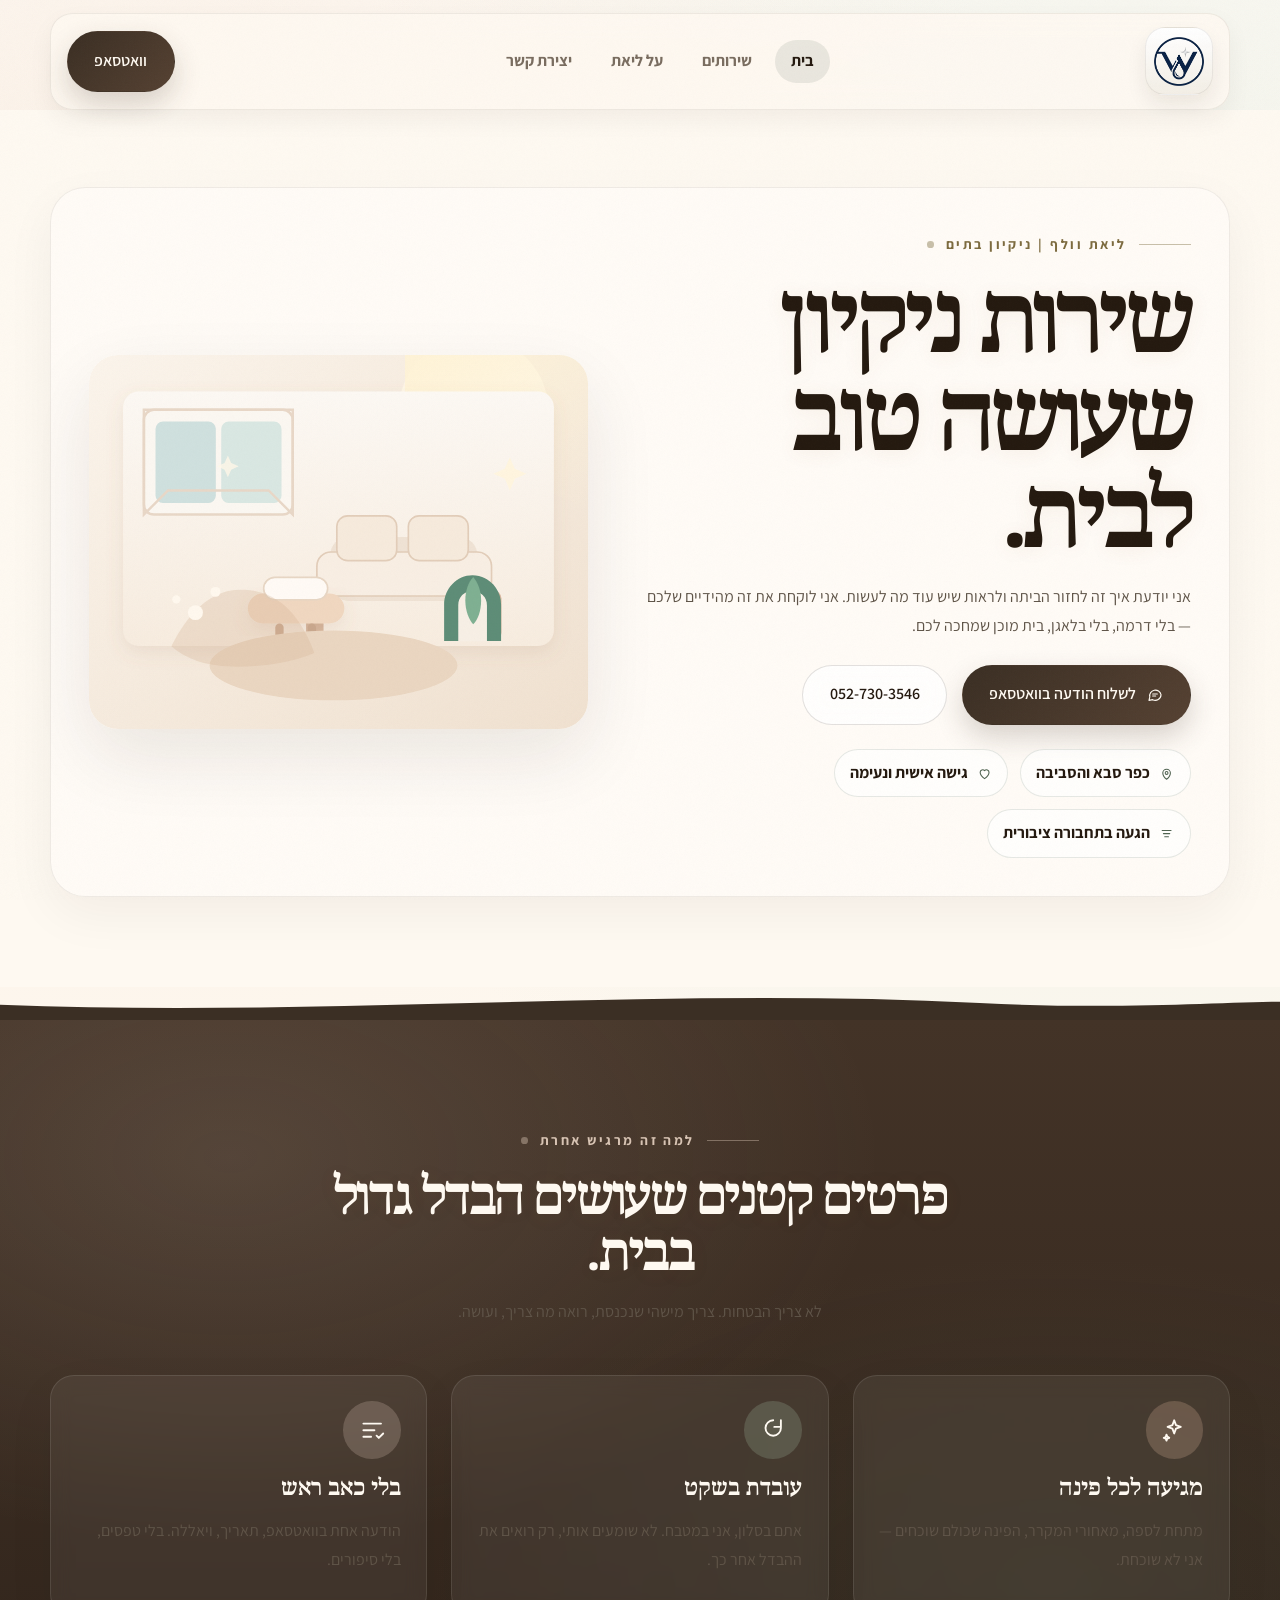
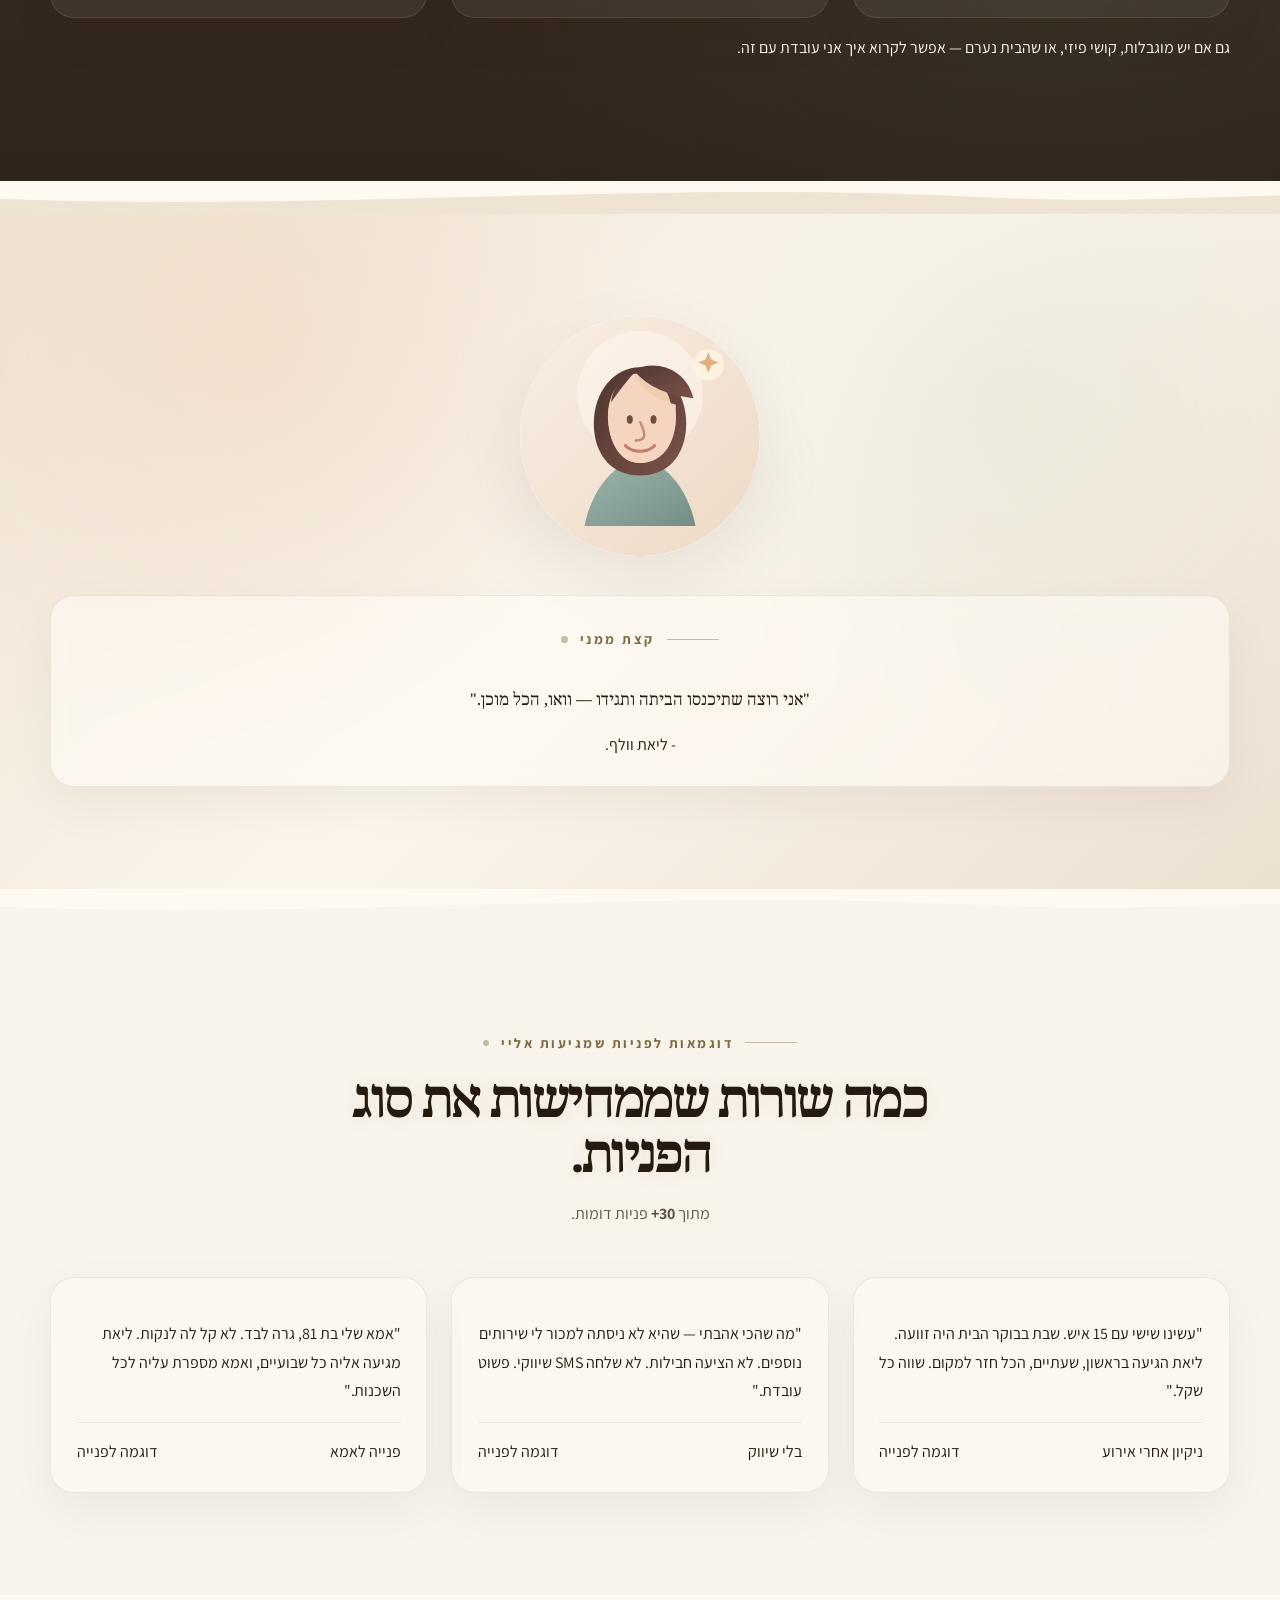
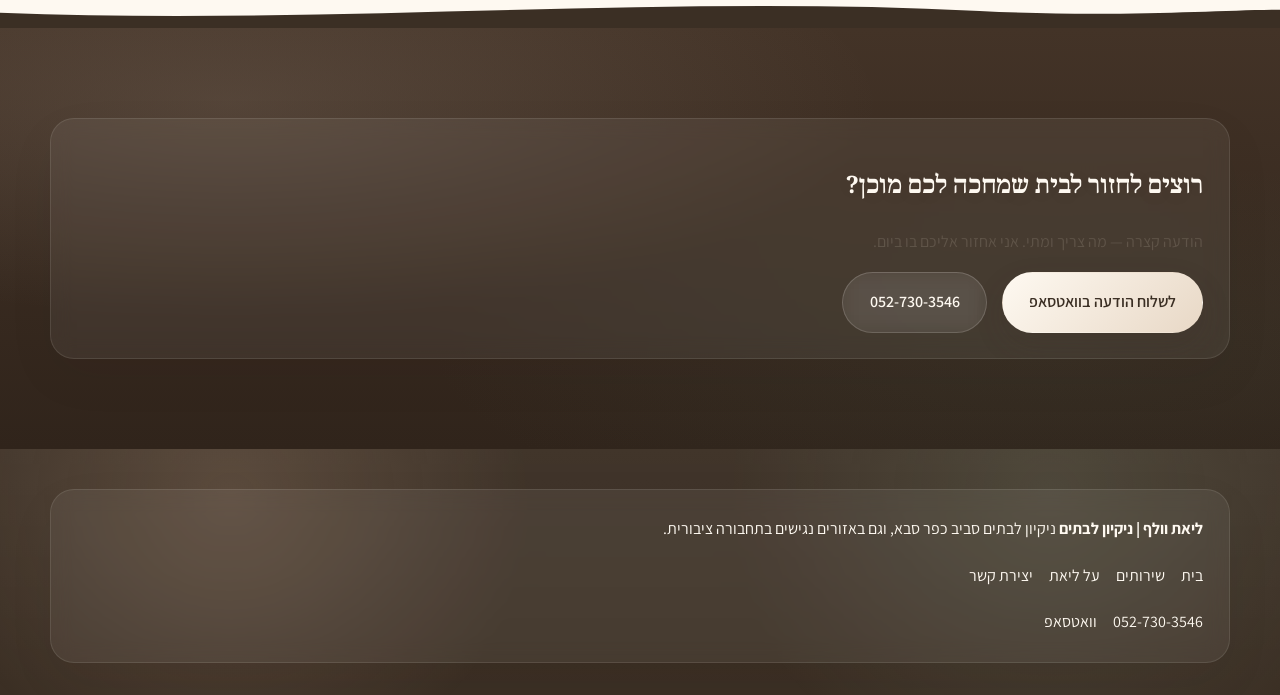
==== index.html @ 420f960c "Restore preferred design and localize service images" ====
<!DOCTYPE html>
<html lang="he" dir="rtl">
  <head>
    <meta charset="UTF-8" />
    <meta name="viewport" content="width=device-width, initial-scale=1.0" />
    <title>ליאת וולף | ניקיון לבתים</title>
    <meta
      name="description"
      content="ליאת וולף — שירות ניקיון לבתים פרטיים סביב כפר סבא, וגם באזורים נגישים בתחבורה ציבורית. ניקיון יסודי, גישה אישית, פנייה מהירה בוואטסאפ."
    />
    <meta name="robots" content="index, follow" />
    <meta property="og:title" content="ליאת וולף | ניקיון לבתים" />
    <meta property="og:description" content="ליאת וולף — שירות ניקיון אישי לבתים סביב כפר סבא, וגם באזורים נגישים בתחבורה ציבורית." />
    <meta property="og:type" content="website" />
    <meta property="og:site_name" content="ליאת וולף — ניקיון לבתים" />
    <meta property="og:image" content="https://YOUR-DOMAIN.com/assets/logo.png" />
    <meta property="og:locale" content="he_IL" />
    <meta name="theme-color" content="#4b352f" />
    <link rel="canonical" href="https://YOUR-DOMAIN.com/index.html" />
    <link rel="icon" type="image/png" sizes="32x32" href="assets/favicon-32.png" />
    <link rel="icon" type="image/png" sizes="16x16" href="assets/favicon-16.png" />
    <link rel="apple-touch-icon" sizes="180x180" href="assets/apple-touch-icon.png" />
    <link rel="preconnect" href="https://fonts.googleapis.com" />
    <link rel="preconnect" href="https://fonts.gstatic.com" crossorigin />
    <link
      rel="preload"
      href="https://fonts.googleapis.com/css2?family=Assistant:wght@400;500;600;700;800&family=Noto+Serif+Hebrew:wght@700&display=swap"
      as="style"
    />
    <link
      href="https://fonts.googleapis.com/css2?family=Assistant:wght@300;400;500;600;700;800&family=Noto+Serif+Hebrew:wght@400;500;700&display=swap"
      rel="stylesheet"
    />
    <script type="application/ld+json">
      {
        "@context": "https://schema.org",
        "@type": "LocalBusiness",
        "name": "ליאת וולף — ניקיון לבתים",
        "alternateName": "Liat Wolf Cleaning Service",
        "description": "שירות ניקיון אישי לבתים פרטיים סביב כפר סבא, וגם באזורים נגישים בתחבורה ציבורית. גישה נעימה, עבודה יסודית, התאמה אישית.",
        "url": "https://YOUR-DOMAIN.com",
        "telephone": "+972-52-730-3546",
        "address": {
          "@type": "PostalAddress",
          "addressLocality": "כפר סבא",
          "addressRegion": "מרכז",
          "addressCountry": "IL"
        },
        "geo": {
          "@type": "GeoCoordinates",
          "latitude": 32.175,
          "longitude": 34.9071
        },
        "areaServed": "כפר סבא והסביבה, וגם אזורים נגישים בתחבורה ציבורית",
        "serviceType": ["ניקיון בתים", "ניקיון דירות", "ניקיון יסודי", "ניקיון לאנשים עם מוגבלות"],
        "priceRange": "₪₪",
        "openingHoursSpecification": {
          "@type": "OpeningHoursSpecification",
          "dayOfWeek": ["Sunday", "Monday", "Tuesday", "Wednesday", "Thursday"],
          "opens": "08:00",
          "closes": "18:00"
        },
        "contactPoint": {
          "@type": "ContactPoint",
          "telephone": "+972-52-730-3546",
          "contactType": "customer service",
          "availableLanguage": "Hebrew"
        },
        "image": "https://YOUR-DOMAIN.com/assets/logo.png",
        "sameAs": []
      }
    </script>
    <link rel="stylesheet" href="styles.css" />
    <script defer src="script.js"></script>
  </head>
  <body class="page page--home">
    <!--
      HEADER: Shared across all pages.
      When updating, change in ALL files: index.html, services.html, about.html, contact.html
      The only difference per page is which .site-nav__link has .is-active
    -->
    <header class="site-header">
      <div class="container site-header__inner">
        <a class="brand" href="index.html" aria-label="ליאת וולף">
          <span class="brand__mark-wrap">
            <img class="brand__mark" src="assets/logo-mark.png" alt="" width="48" height="48" />
          </span>
        </a>

        <nav class="site-nav" aria-label="ניווט ראשי">
          <a class="site-nav__link is-active" href="index.html">בית</a>
          <a class="site-nav__link" href="services.html">שירותים</a>
          <a class="site-nav__link" href="about.html">על ליאת</a>
          <a class="site-nav__link" href="contact.html">יצירת קשר</a>
        </nav>

        <div class="header-actions">
          <a
            class="btn btn--navy"
            href="https://wa.me/972527303546?text=%D7%94%D7%99%D7%99%20%D7%9C%D7%99%D7%90%D7%AA%2C%20%D7%94%D7%92%D7%A2%D7%AA%D7%99%20%D7%9E%D7%94%D7%90%D7%AA%D7%A8%20%D7%95%D7%90%D7%A9%D7%9E%D7%97%20%D7%9C%D7%A9%D7%9E%D7%95%D7%A2%20%D7%A4%D7%A8%D7%98%D7%99%D7%9D%20%D7%A2%D7%9C%20%D7%A9%D7%99%D7%A8%D7%95%D7%AA%D7%99%20%D7%94%D7%A0%D7%99%D7%A7%D7%99%D7%95%D7%9F."
            target="_blank"
            rel="noreferrer"
          >
            וואטסאפ
          </a>
        </div>
      </div>
    </header>

    <main class="page-shell">
      <section class="hero section section--compact light-section">
        <span class="decor decor--blob decor--peach decor--hero-home magic-blob" aria-hidden="true">
          <span class="decor__inner"></span>
        </span>
        <span class="decor decor--blob decor--sage decor--section-left" aria-hidden="true">
          <span class="decor__inner"></span>
        </span>

        <div class="container">
          <div class="hero__card">
            <div class="page-copy">
              <span class="eyebrow">ליאת וולף | ניקיון בתים</span>
              <h1 class="hero__title">שירות ניקיון שעושה טוב לבית.</h1>
              <p class="hero__text">
                אני יודעת איך זה לחזור הביתה ולראות שיש עוד מה לעשות. אני לוקחת את זה מהידיים שלכם — בלי דרמה, בלי בלאגן, בית מוכן שמחכה לכם.
              </p>

              <div class="btn-row btn-row--hero">
                <a
                  class="btn btn--navy btn--breathe"
                  href="https://wa.me/972527303546?text=%D7%94%D7%99%D7%99%20%D7%9C%D7%99%D7%90%D7%AA%2C%20%D7%94%D7%92%D7%A2%D7%AA%D7%99%20%D7%9E%D7%94%D7%90%D7%AA%D7%A8%20%D7%95%D7%90%D7%A9%D7%9E%D7%97%20%D7%9C%D7%A9%D7%9E%D7%95%D7%A2%20%D7%A4%D7%A8%D7%98%D7%99%D7%9D%20%D7%A2%D7%9C%20%D7%A9%D7%99%D7%A8%D7%95%D7%AA%D7%99%20%D7%94%D7%A0%D7%99%D7%A7%D7%99%D7%95%D7%9F."
                  target="_blank"
                  rel="noreferrer"
                >
                  <svg viewBox="0 0 24 24" fill="none" stroke="currentColor" stroke-linecap="round" stroke-linejoin="round" aria-hidden="true">
                    <path d="M21 11.5a8.5 8.5 0 0 1-12.5 7.5L3 20l1.2-5.1A8.5 8.5 0 1 1 21 11.5Z" stroke-width="1.7" />
                    <path d="M8.5 10.5h7" stroke-width="1.7" />
                    <path d="M8.5 13.5H13" stroke-width="1.7" />
                  </svg>
                  לשלוח הודעה בוואטסאפ
                </a>

                <a class="btn btn--ghost" href="tel:+972527303546">052-730-3546</a>
              </div>

              <div class="hero__meta">
                <span class="pill">
                  <svg viewBox="0 0 24 24" fill="none" stroke="currentColor" stroke-linecap="round" stroke-linejoin="round" aria-hidden="true">
                    <path d="M12 21s6-4.5 6-10a6 6 0 1 0-12 0c0 5.5 6 10 6 10Z" stroke-width="1.7" />
                    <circle cx="12" cy="11" r="2.2" stroke-width="1.7" />
                  </svg>
                  כפר סבא והסביבה
                </span>
                <span class="pill">
                  <svg viewBox="0 0 24 24" fill="none" stroke="currentColor" stroke-linecap="round" stroke-linejoin="round" aria-hidden="true">
                    <path d="M12 20s-7-4.4-7-10a4 4 0 0 1 7-2.6A4 4 0 0 1 19 10c0 5.6-7 10-7 10Z" stroke-width="1.7" />
                  </svg>
                  גישה אישית ונעימה
                </span>
                <span class="pill">
                  <svg viewBox="0 0 24 24" fill="none" stroke="currentColor" stroke-linecap="round" stroke-linejoin="round" aria-hidden="true">
                    <path d="M5 7h14" stroke-width="1.7" />
                    <path d="M7 12h10" stroke-width="1.7" />
                    <path d="M9 17h6" stroke-width="1.7" />
                  </svg>
                  הגעה בתחבורה ציבורית
                </span>
              </div>
            </div>

            <div class="hero__media page-hero__media">
              <div class="hero__image page-hero__image">
                <img src="assets/clean-home.svg" alt="בית נקי ושקט" width="600" height="400" />
              </div>
            </div>
          </div>
        </div>
      </section>

      <div class="section-divider section-divider--to-dark" aria-hidden="true">
        <svg viewBox="0 0 1440 60" preserveAspectRatio="none">
          <path d="M0,30 C360,60 720,0 1080,30 C1260,45 1380,20 1440,30 L1440,60 L0,60 Z"></path>
        </svg>
      </div>

      <section class="section dark-section dark-section--brown">
        <span class="decor decor--blob decor--rose decor--section-right" aria-hidden="true">
          <span class="decor__inner"></span>
        </span>
        <div class="container">
          <div class="section-head section-head--center" data-animate>
            <span class="eyebrow">למה זה מרגיש אחרת</span>
            <h2 class="section-title">פרטים קטנים שעושים הבדל גדול בבית.</h2>
            <p class="section-text">
              לא צריך הבטחות. צריך מישהי שנכנסת, רואה מה צריך, ועושה.
            </p>
          </div>

          <div class="grid grid--3" data-stagger-grid>
            <article class="card feature-card card--peach" data-animate>
              <span class="card__icon">
                <svg viewBox="0 0 24 24" fill="none" stroke="currentColor" stroke-linecap="round" stroke-linejoin="round" aria-hidden="true">
                  <path d="m12 3 1.6 4.4L18 9l-4.4 1.6L12 15l-1.6-4.4L6 9l4.4-1.6L12 3Z" stroke-width="1.7" />
                  <path d="m5 16 .7 1.8L7.5 19l-1.8.7L5 21.5l-.7-1.8L2.5 19l1.8-.7L5 16Z" stroke-width="1.7" />
                </svg>
              </span>
              <h3 class="card__title">מגיעה לכל פינה</h3>
              <p class="card__text">מתחת לספה, מאחורי המקרר, הפינה שכולם שוכחים — אני לא שוכחת.</p>
            </article>

            <article class="card feature-card card--sage" data-animate>
              <span class="card__icon">
                <svg viewBox="0 0 24 24" fill="none" stroke="currentColor" stroke-linecap="round" stroke-linejoin="round" aria-hidden="true">
                  <path d="M12 3a7 7 0 1 0 7 7" stroke-width="1.7" />
                  <path d="M19 3v6h-6" stroke-width="1.7" />
                </svg>
              </span>
              <h3 class="card__title">עובדת בשקט</h3>
              <p class="card__text">אתם בסלון, אני במטבח. לא שומעים אותי, רק רואים את ההבדל אחר כך.</p>
            </article>

            <article class="card feature-card card--gold" data-animate>
              <span class="card__icon">
                <svg viewBox="0 0 24 24" fill="none" stroke="currentColor" stroke-linecap="round" stroke-linejoin="round" aria-hidden="true">
                  <path d="M4 6h16" stroke-width="1.7" />
                  <path d="M4 12h10" stroke-width="1.7" />
                  <path d="M4 18h7" stroke-width="1.7" />
                  <path d="m16 17 2 2 4-4" stroke-width="1.7" />
                </svg>
              </span>
              <h3 class="card__title">בלי כאב ראש</h3>
              <p class="card__text">הודעה אחת בוואטסאפ, תאריך, ויאללה. בלי טפסים, בלי סיפורים.</p>
            </article>
          </div>

          <p class="section-note" data-animate>
            גם אם יש מוגבלות, קושי פיזי, או שהבית נערם — <a href="services.html#accessibility">אפשר לקרוא איך אני עובדת עם זה</a>.
          </p>
        </div>
      </section>

      <div class="section-divider section-divider--to-accent" aria-hidden="true">
        <svg viewBox="0 0 1440 60" preserveAspectRatio="none">
          <path d="M0,30 C360,60 720,0 1080,30 C1260,45 1380,20 1440,30 L1440,60 L0,60 Z"></path>
        </svg>
      </div>

      <section class="section accent-section">
        <span class="decor decor--blob decor--lavender decor--section-left" aria-hidden="true">
          <span class="decor__inner"></span>
        </span>
        <div class="container">
          <div class="split">
            <div data-animate>
              <div class="portrait">
                <img src="assets/liat-profile.svg" alt="ליאת וולף" width="300" height="300" loading="lazy" />
              </div>
            </div>

            <div class="quote-card" data-animate>
              <span class="eyebrow">קצת ממני</span>
              <p class="quote-card__text">"אני רוצה שתיכנסו הביתה ותגידו — וואו, הכל מוכן."</p>
              <div class="quote-card__author">- ליאת וולף.</div>
            </div>
          </div>
        </div>
      </section>

      <div class="section-divider section-divider--to-light-alt" aria-hidden="true">
        <svg viewBox="0 0 1440 60" preserveAspectRatio="none">
          <path d="M0,30 C360,60 720,0 1080,30 C1260,45 1380,20 1440,30 L1440,60 L0,60 Z"></path>
        </svg>
      </div>

      <section class="section light-section light-section--alt">
        <span class="decor decor--blob decor--sage decor--section-right magic-blob" aria-hidden="true">
          <span class="decor__inner"></span>
        </span>
        <div class="container">
          <div class="section-head section-head--center" data-animate>
            <span class="eyebrow">דוגמאות לפניות שמגיעות אליי</span>
            <h2 class="section-title">כמה שורות שממחישות את סוג הפניות.</h2>
            <p class="section-text">מתוך <strong data-review-count>30+</strong> פניות דומות.</p>
          </div>

          <div class="reviews-grid" data-reviews data-stagger-grid>
            <!-- Reviews injected by reviews.js -->
          </div>
        </div>
      </section>

      <div class="section-divider section-divider--to-dark" aria-hidden="true">
        <svg viewBox="0 0 1440 60" preserveAspectRatio="none">
          <path d="M0,30 C360,60 720,0 1080,30 C1260,45 1380,20 1440,30 L1440,60 L0,60 Z"></path>
        </svg>
      </div>

      <section class="section section--compact dark-section dark-section--brown">
        <span class="decor decor--blob decor--peach decor--section-left" aria-hidden="true">
          <span class="decor__inner"></span>
        </span>
        <div class="container">
          <div class="cta-band" data-animate>
            <div class="cta-band__layout">
              <div>
                <h2 class="cta-band__title">רוצים לחזור לבית שמחכה לכם מוכן?</h2>
                <p class="cta-band__text">
                  הודעה קצרה — מה צריך ומתי. אני אחזור אליכם בו ביום.
                </p>
              </div>

              <div class="btn-row">
                <a
                  class="btn btn--navy btn--breathe"
                  href="https://wa.me/972527303546?text=%D7%94%D7%99%D7%99%20%D7%9C%D7%99%D7%90%D7%AA%2C%20%D7%94%D7%92%D7%A2%D7%AA%D7%99%20%D7%9E%D7%94%D7%90%D7%AA%D7%A8%20%D7%95%D7%90%D7%A9%D7%9E%D7%97%20%D7%9C%D7%A9%D7%9E%D7%95%D7%A2%20%D7%A4%D7%A8%D7%98%D7%99%D7%9D%20%D7%A2%D7%9C%20%D7%A9%D7%99%D7%A8%D7%95%D7%AA%D7%99%20%D7%94%D7%A0%D7%99%D7%A7%D7%99%D7%95%D7%9F."
                  target="_blank"
                  rel="noreferrer"
                >
                  לשלוח הודעה בוואטסאפ
                </a>
                <a class="btn btn--ghost" href="tel:+972527303546">052-730-3546</a>
              </div>
            </div>
          </div>
        </div>
      </section>
    </main>

    <!--
      FOOTER: Shared across all pages.
      When updating, change in ALL files: index.html, services.html, about.html, contact.html
    -->
    <footer class="footer">
      <div class="container">
        <div class="footer__panel">
          <div class="footer__brand">
            <strong>ליאת וולף | ניקיון לבתים</strong>
            <span>ניקיון לבתים סביב כפר סבא, וגם באזורים נגישים בתחבורה ציבורית.</span>
          </div>

          <nav class="footer__links" aria-label="ניווט תחתון">
            <a href="index.html">בית</a>
            <a href="services.html">שירותים</a>
            <a href="about.html">על ליאת</a>
            <a href="contact.html">יצירת קשר</a>
          </nav>

          <div class="footer__meta">
            <a href="tel:+972527303546">052-730-3546</a>
            <a
              href="https://wa.me/972527303546?text=%D7%94%D7%99%D7%99%20%D7%9C%D7%99%D7%90%D7%AA%2C%20%D7%94%D7%92%D7%A2%D7%AA%D7%99%20%D7%9E%D7%94%D7%90%D7%AA%D7%A8%20%D7%95%D7%90%D7%A9%D7%9E%D7%97%20%D7%9C%D7%A9%D7%9E%D7%95%D7%A2%20%D7%A4%D7%A8%D7%98%D7%99%D7%9D%20%D7%A2%D7%9C%20%D7%A9%D7%99%D7%A8%D7%95%D7%AA%D7%99%20%D7%94%D7%A0%D7%99%D7%A7%D7%99%D7%95%D7%9F."
              target="_blank"
              rel="noreferrer"
            >
              וואטסאפ
            </a>
          </div>
        </div>
      </div>
    </footer>

    <div class="mobile-cta" aria-label="יצירת קשר מהירה">
      <div class="container mobile-cta__row">
        <a
          class="btn btn--navy btn--breathe"
          href="https://wa.me/972527303546?text=%D7%94%D7%99%D7%99%20%D7%9C%D7%99%D7%90%D7%AA%2C%20%D7%94%D7%92%D7%A2%D7%AA%D7%99%20%D7%9E%D7%94%D7%90%D7%AA%D7%A8%20%D7%95%D7%90%D7%A9%D7%9E%D7%97%20%D7%9C%D7%A9%D7%9E%D7%95%D7%A2%20%D7%A4%D7%A8%D7%98%D7%99%D7%9D%20%D7%A2%D7%9C%20%D7%A9%D7%99%D7%A8%D7%95%D7%AA%D7%99%20%D7%94%D7%A0%D7%99%D7%A7%D7%99%D7%95%D7%9F."
          target="_blank"
          rel="noreferrer"
        >
          לשלוח הודעה
        </a>
        <a class="btn btn--ghost" href="tel:+972527303546">להתקשר</a>
      </div>
    </div>
    <script src="sentences.js"></script>
    <script src="reviews.js"></script>
  </body>
</html>
---- styles.css ----
:root {
  --bg-light: #fef9f1;
  --bg-light-alt: #f8f3eb;
  --bg-dark: #3b2f24;
  --bg-dark-alt: #2f3d2e;
  --bg-accent: #efe3d3;
  --text-primary: #251a10;
  --text-muted: #5f5448;
  --text-soft: #7a6d60;
  --text-on-dark: #fef9f1;
  --text-on-dark-muted: #d7c3b3;
  --text-accent: #7d6b3f;
  --accent-teal: #506350;
  --accent-rose: #d8a3ab;
  --accent-peach: #ecc3a5;
  --accent-sage: #a9c3a7;
  --shadow-soft: 0 18px 50px rgba(37, 26, 16, 0.05);
  --shadow-medium: 0 28px 72px rgba(37, 26, 16, 0.09);
  --shadow-strong: 0 44px 92px rgba(37, 26, 16, 0.14);
  --border-light: rgba(59, 47, 36, 0.08);
  --border-dark: rgba(255, 248, 240, 0.1);
  --radius-xl: 2.2rem;
  --radius-lg: 1.5rem;
  --radius-md: 1.1rem;
  --radius-image-a: 4rem 1rem 4rem 1rem;
  --radius-image-b: 1rem 4rem 1rem 4rem;
  --container: min(1180px, calc(100% - 2.5rem));
  --transition: 0.32s cubic-bezier(0.22, 1, 0.36, 1);
  --scroll-hue: 0deg;
}

*,
*::before,
*::after {
  box-sizing: border-box;
}

html {
  scroll-behavior: smooth;
}

body {
  margin: 0;
  min-height: 100vh;
  overflow-x: hidden;
  font-family: "Assistant", system-ui, sans-serif;
  color: var(--text-primary);
  background:
    radial-gradient(circle at 12% 9%, rgba(236, 195, 165, 0.22), transparent 24%),
    radial-gradient(circle at 86% 11%, rgba(169, 195, 167, 0.18), transparent 23%),
    linear-gradient(180deg, rgba(255, 255, 255, 0.36), transparent 28%),
    var(--bg-light);
  line-height: 1.8;
  letter-spacing: 0;
  text-rendering: optimizeLegibility;
}

body::after {
  content: "";
  position: fixed;
  inset: 0;
  z-index: 9999;
  pointer-events: none;
  opacity: 0.024;
  background-image: url("data:image/svg+xml,%3Csvg viewBox='0 0 256 256' xmlns='http://www.w3.org/2000/svg'%3E%3Cfilter id='noise'%3E%3CfeTurbulence baseFrequency='0.65' numOctaves='4' stitchTiles='stitch'/%3E%3C/filter%3E%3Crect width='100%25' height='100%25' filter='url(%23noise)'/%3E%3C/svg%3E");
  background-size: 256px 256px;
}

main,
.page-shell {
  position: relative;
  overflow-x: clip;
}

img {
  display: block;
  max-width: 100%;
}

a {
  color: inherit;
  text-decoration: none;
}

button,
a {
  -webkit-tap-highlight-color: transparent;
}

h1,
h2,
h3,
.section-title,
.hero__title,
.page-hero__title,
.cta-band__title,
.card__title,
.contact-card__title,
.flow-step__title,
.contact-card__value,
.quote-card__text {
  font-family: "Noto Serif Hebrew", Georgia, serif;
}

.container {
  width: var(--container);
  margin-inline: auto;
}

.section {
  position: relative;
  padding: clamp(5rem, 8vw, 8rem) 0;
  overflow: hidden;
  isolation: isolate;
}

.section > .container {
  position: relative;
  z-index: 2;
}

.section--compact {
  padding: clamp(3.8rem, 7vw, 5.8rem) 0;
}

.split {
  display: grid;
  grid-template-columns: 1fr;
  gap: clamp(1.5rem, 3vw, 2.4rem);
  align-items: start;
}

.grid,
.services-grid,
.contact-grid,
.reviews-grid {
  display: grid;
  gap: 1.5rem;
}

.grid--3 {
  grid-template-columns: repeat(3, minmax(0, 1fr));
}

.services-grid {
  grid-template-columns: repeat(2, minmax(0, 1fr));
}

.light-section {
  background: var(--bg-light);
}

.light-section--alt {
  background: var(--bg-light-alt);
}

.dark-section,
.footer {
  color: var(--text-on-dark);
}

.dark-section::before,
.footer::before,
.accent-section::before {
  content: "";
  position: absolute;
  inset: 0;
  z-index: 0;
  pointer-events: none;
}

.dark-section::before {
  background:
    radial-gradient(ellipse at 18% 18%, rgba(215, 195, 179, 0.14), transparent 44%),
    radial-gradient(ellipse at 82% 76%, rgba(80, 99, 80, 0.14), transparent 42%),
    linear-gradient(180deg, #433327 0%, #30241b 100%);
}

.dark-section--forest::before {
  background:
    radial-gradient(ellipse at 16% 18%, rgba(236, 195, 165, 0.14), transparent 44%),
    radial-gradient(ellipse at 82% 78%, rgba(215, 195, 179, 0.12), transparent 42%),
    linear-gradient(180deg, #384937 0%, #253127 100%);
}

.accent-section {
  color: var(--text-primary);
}

.accent-section::before {
  background:
    radial-gradient(circle at 20% 20%, rgba(236, 195, 165, 0.28), transparent 34%),
    radial-gradient(circle at 78% 26%, rgba(169, 195, 167, 0.14), transparent 30%),
    linear-gradient(135deg, #efe3d3 0%, #fbf5ec 50%, #ece0d0 100%);
}

.eyebrow {
  display: inline-flex;
  align-items: center;
  gap: 0.75rem;
  margin-bottom: 1.15rem;
  color: var(--text-accent);
  font-size: 0.86rem;
  font-weight: 700;
  letter-spacing: 0.18em;
  text-transform: uppercase;
}

.eyebrow::before,
.eyebrow::after {
  content: "";
  background: currentColor;
  opacity: 0.42;
}

.eyebrow::before {
  width: 3.25rem;
  height: 1px;
}

.eyebrow::after {
  width: 0.42rem;
  height: 0.42rem;
  border-radius: 50%;
}

.dark-section .eyebrow,
.footer .eyebrow {
  color: var(--text-on-dark-muted);
}

.section-head {
  max-width: 41rem;
  margin-bottom: 3rem;
}

.section-head--center {
  margin-inline: auto;
  text-align: center;
}

.section-head--tight {
  margin-bottom: 1.2rem;
}

.section-title,
.hero__title,
.page-hero__title,
.cta-band__title {
  text-shadow: 0 2px 20px rgba(139, 90, 43, 0.08);
}

.section-title {
  margin: 0;
  font-size: clamp(2.1rem, 4vw, 3.6rem);
  line-height: 1.08;
  letter-spacing: -0.045em;
}

.section-text,
.hero__text,
.page-hero__text,
.page-copy p,
.card__text,
.contact-card__text,
.flow-step__text,
.faq-item__body,
.cta-band__text {
  color: var(--text-muted);
}

.page-copy {
  max-width: 42rem;
}

.hero {
  padding-top: clamp(3.2rem, 6vw, 4.8rem);
}

.hero__card,
.page-hero__card {
  position: relative;
  display: grid;
  grid-template-columns: minmax(0, 1.05fr) minmax(320px, 0.95fr);
  gap: clamp(2rem, 4vw, 3.5rem);
  align-items: center;
  padding: clamp(1.5rem, 3.5vw, 2.4rem);
  border-radius: var(--radius-xl);
  background: rgba(255, 252, 247, 0.82);
  border: 1px solid var(--border-light);
  box-shadow: var(--shadow-soft);
  backdrop-filter: blur(12px);
}

.hero__card::before,
.page-hero__card::before {
  content: none;
}

.hero__card > *,
.page-hero__card > * {
  position: relative;
  z-index: 1;
}

.hero__title,
.page-hero__title {
  margin: 0;
  line-height: 1.03;
  letter-spacing: -0.055em;
}

.hero__title {
  max-width: 9ch;
  font-size: clamp(3.2rem, 8vw, 5.9rem);
}

.page-hero__title {
  max-width: 13ch;
  font-size: clamp(2.5rem, 5vw, 4.2rem);
}

.btn-row {
  display: flex;
  flex-wrap: wrap;
  gap: 0.9rem;
}

.btn-row--hero,
.btn-row--compact {
  margin-top: 1.5rem;
}

.btn {
  display: inline-flex;
  align-items: center;
  justify-content: center;
  gap: 0.7rem;
  min-height: 3.35rem;
  padding: 0.92rem 1.65rem;
  border-radius: 999px;
  border: 1px solid transparent;
  font-weight: 600;
  transition: transform var(--transition), box-shadow var(--transition), border-color var(--transition), background-color var(--transition);
}

.btn svg {
  width: 1rem;
  height: 1rem;
  flex: none;
}

.btn:hover,
.btn:focus-visible {
  transform: translateY(-2px);
}

.btn--navy {
  background: linear-gradient(135deg, #3b2f24 0%, #564233 100%);
  color: var(--text-on-dark);
  box-shadow: 0 12px 28px rgba(59, 47, 36, 0.2);
}

.btn--ghost {
  background: rgba(255, 255, 255, 0.72);
  border-color: rgba(59, 47, 36, 0.14);
  backdrop-filter: blur(10px);
}

.dark-section .btn--navy,
.footer .btn--navy {
  background: linear-gradient(135deg, #fef9f1 0%, #e8d8c6 100%);
  color: var(--bg-dark);
}

.dark-section .btn--ghost,
.footer .btn--ghost {
  background: rgba(255, 248, 240, 0.06);
  color: var(--text-on-dark);
  border-color: rgba(255, 248, 240, 0.18);
}

.hero__meta {
  display: flex;
  flex-wrap: wrap;
  gap: 0.75rem;
  margin-top: 1.5rem;
}

.pill {
  display: inline-flex;
  align-items: center;
  gap: 0.55rem;
  min-height: 2.6rem;
  padding: 0.55rem 0.95rem;
  border-radius: 999px;
  background: rgba(255, 255, 255, 0.64);
  border: 1px solid rgba(80, 99, 80, 0.14);
  font-weight: 700;
}

.pill svg {
  width: 0.95rem;
  height: 0.95rem;
  color: var(--accent-teal);
}

.hero__media,
.page-hero__media {
  position: relative;
  isolation: isolate;
  display: grid;
  align-items: center;
}

.hero__image,
.page-hero__image {
  position: relative;
  z-index: 1;
  overflow: hidden;
  transform: none;
  border-radius: 1.8rem;
  background: #fff;
  box-shadow: var(--shadow-medium);
}

.page--about .page-hero__image,
.page--contact .page-hero__image {
  border-radius: 1.8rem;
}

.hero__image img,
.page-hero__image img,
.card__photo img,
.portrait img {
  width: 100%;
  height: 100%;
  object-fit: cover;
}

.portrait {
  width: min(100%, 240px);
  aspect-ratio: 1;
  margin-inline: auto;
  overflow: hidden;
  border-radius: 50%;
  background: #fff;
  box-shadow: var(--shadow-medium);
}

.quote-card {
  text-align: center;
}

.card,
.review-card,
.contact-card,
.soft-panel,
.flow-step,
.faq-item,
.cta-band,
.footer__panel,
.quote-card,
.care-panel,
.story-band {
  position: relative;
  min-height: 100%;
  overflow: hidden;
  padding: 1.6rem;
  background: rgba(255, 252, 247, 0.56);
  border: 1px solid var(--border-light);
  border-radius: var(--radius-lg);
  box-shadow: var(--shadow-soft);
  backdrop-filter: blur(10px);
  transition: transform var(--transition), box-shadow var(--transition), border-color var(--transition);
}

.dark-section .card,
.dark-section .review-card,
.dark-section .contact-card,
.dark-section .flow-step,
.dark-section .faq-item,
.dark-section .cta-band {
  background: rgba(255, 248, 240, 0.06);
  border-color: var(--border-dark);
}

.card:hover,
.review-card:hover,
.contact-card:hover,
.soft-panel:hover,
.flow-step:hover,
.faq-item:hover,
.cta-band:hover {
  transform: translateY(-4px);
  box-shadow: var(--shadow-medium);
}

.card__photo {
  display: block;
  position: relative;
  margin: -1.6rem -1.6rem 1.2rem;
  overflow: hidden;
  aspect-ratio: 16 / 10;
  border-radius: 1.3rem 1.3rem 0.95rem 0.95rem;
  background: rgba(244, 236, 223, 0.9);
}

.card__icon,
.care-panel__icon {
  display: inline-flex;
  align-items: center;
  justify-content: center;
  width: 3.6rem;
  height: 3.6rem;
  margin-bottom: 1rem;
  border-radius: 50%;
  background: rgba(80, 99, 80, 0.12);
}

.card__icon svg,
.care-panel__icon svg {
  width: 1.65rem;
  height: 1.65rem;
}

.card--peach .card__icon { background: rgba(236, 195, 165, 0.22); }
.card--sage .card__icon { background: rgba(169, 195, 167, 0.22); }
.card--gold .card__icon { background: rgba(215, 195, 179, 0.24); }
.card--rose .card__icon { background: rgba(216, 163, 171, 0.22); }

.card__title,
.contact-card__title {
  margin: 0 0 0.6rem;
  font-size: 1.38rem;
  line-height: 1.2;
}

.page--services .services-grid .card {
  display: flex;
  flex-direction: column;
}

.page--services .services-grid .card__photo img {
  transition: transform var(--transition);
}

.page--services .services-grid .card:hover .card__photo img {
  transform: scale(1.03);
}

.services-grid > .card {
  grid-column: auto;
}

.services-grid > .card--featured {
  grid-column: auto;
  display: block;
}

.services-grid > .card:nth-child(2),
.grid--3 .value-card:nth-child(2),
.grid--3 .contact-card:nth-child(2) {
  margin-top: 0;
}

.services-grid > .card:nth-child(4) {
  margin-top: 0;
}

.value-card {
  border-inline-end: 3px solid rgba(80, 99, 80, 0.36);
}

.reviews-grid {
  grid-template-columns: repeat(3, minmax(0, 1fr));
}

.review-card:nth-child(1) {
  grid-column: auto;
}

.review-card__footer {
  display: flex;
  justify-content: space-between;
  gap: 0.8rem;
  margin-top: auto;
  padding-top: 0.9rem;
  border-top: 1px solid rgba(59, 47, 36, 0.08);
}

.flow-steps {
  position: relative;
  display: grid;
  grid-template-columns: repeat(3, minmax(0, 1fr));
  gap: 1.2rem;
}

.flow-steps__line {
  position: absolute;
  inset-inline: 6%;
  top: 2.2rem;
  z-index: 0;
}

.flow-step {
  position: relative;
  z-index: 1;
  display: grid;
  gap: 0.85rem;
  text-align: center;
}

.flow-step__number {
  display: inline-flex;
  align-items: center;
  justify-content: center;
  width: 4rem;
  height: 4rem;
  margin-inline: auto;
  border-radius: 50%;
  background: linear-gradient(135deg, #3b2f24 0%, #5a4535 100%);
  color: var(--text-on-dark);
  font-size: 1.4rem;
  font-weight: 700;
}

.list {
  display: grid;
  gap: 0.9rem;
  margin: 0;
  padding: 0;
  list-style: none;
}

.list li {
  display: flex;
  gap: 0.8rem;
}

.list li::before {
  content: "";
  flex: none;
  width: 0.58rem;
  height: 0.58rem;
  margin-top: 0.58rem;
  border-radius: 50%;
  background: var(--accent-teal);
  box-shadow: 0 0 0 5px rgba(80, 99, 80, 0.12);
}

.care-panel__head {
  display: flex;
  align-items: flex-start;
  gap: 1rem;
  margin-bottom: 1rem;
}

.story-band__wrap {
  position: relative;
  padding-inline-start: 1.3rem;
  border-inline-start: 2px solid rgba(80, 99, 80, 0.34);
}

.story-band__quote {
  position: absolute;
  inset-inline-start: -0.25rem;
  top: -2.6rem;
  color: rgba(80, 99, 80, 0.12);
  font-size: clamp(5rem, 10vw, 8rem);
  line-height: 1;
}

.contact-card__value {
  display: block;
  margin: 1rem 0 1.1rem;
  font-size: 1.5rem;
}

.faq-list {
  display: grid;
  gap: 0.95rem;
}

.faq-item {
  padding: 0;
}

.faq-item summary {
  display: flex;
  align-items: center;
  justify-content: space-between;
  gap: 1rem;
  padding: 1.2rem 1.25rem;
  cursor: pointer;
  list-style: none;
}

.faq-item summary::-webkit-details-marker {
  display: none;
}

.faq-item summary::after {
  content: "+";
  display: inline-flex;
  align-items: center;
  justify-content: center;
  width: 2rem;
  height: 2rem;
  border-radius: 50%;
  background: rgba(80, 99, 80, 0.12);
  color: var(--accent-teal);
  transition: transform 300ms ease;
}

.faq-item[open] summary::after {
  transform: rotate(45deg);
}

.faq-item__content {
  display: grid;
  grid-template-rows: 0fr;
  transition: grid-template-rows 340ms ease;
}

.faq-item[open] .faq-item__content {
  grid-template-rows: 1fr;
}

.faq-item__body {
  overflow: hidden;
  padding: 0 1.25rem 0 0;
  margin: 0 1.25rem 1.2rem;
  border-inline-start: 2px solid rgba(80, 99, 80, 0.28);
}

.site-header {
  position: sticky;
  top: 0;
  z-index: 100;
  padding-top: 0.8rem;
}

.site-header__inner {
  display: flex;
  align-items: center;
  justify-content: space-between;
  gap: 1rem 1.5rem;
  flex-wrap: wrap;
  padding: 0.85rem 1rem;
  border-radius: 1.4rem;
  background: rgba(254, 249, 241, 0.9);
  border: 1px solid var(--border-light);
  backdrop-filter: blur(14px);
  box-shadow: 0 10px 24px rgba(37, 26, 16, 0.05);
}

.site-header.is-scrolled .site-header__inner {
  background: rgba(254, 249, 241, 0.92);
  box-shadow: 0 16px 30px rgba(37, 26, 16, 0.08);
}

.brand {
  display: inline-flex;
  align-items: center;
  gap: 0;
  min-height: 3.8rem;
}

.brand__mark-wrap {
  display: grid;
  place-items: center;
  width: 4.25rem;
  height: 4.25rem;
  border-radius: 1.25rem;
  background: linear-gradient(180deg, rgba(255, 255, 255, 0.96), rgba(242, 237, 229, 0.94));
  border: 1px solid var(--border-light);
  box-shadow: 0 10px 20px rgba(37, 26, 16, 0.08);
  flex: none;
}

.brand__mark {
  width: 3.35rem;
  height: 3.35rem;
  object-fit: contain;
}

.site-nav {
  display: flex;
  align-items: center;
  justify-content: center;
  gap: 0.45rem;
  flex-wrap: wrap;
}

.site-nav__link {
  display: inline-flex;
  align-items: center;
  justify-content: center;
  min-height: 2.5rem;
  padding: 0.42rem 1rem;
  border-radius: 999px;
  color: var(--text-soft);
  font-weight: 700;
}

.site-nav__link.is-active,
.site-nav__link:hover,
.site-nav__link:focus-visible {
  color: var(--text-primary);
  background: rgba(80, 99, 80, 0.12);
}

.header-actions {
  display: flex;
  gap: 0.75rem;
}

.footer {
  position: relative;
  padding: 2.5rem 0 2rem;
  background: var(--bg-dark);
}

.footer::before {
  background:
    radial-gradient(circle at 18% 20%, rgba(236, 195, 165, 0.16), transparent 28%),
    radial-gradient(circle at 82% 18%, rgba(169, 195, 167, 0.14), transparent 30%),
    linear-gradient(180deg, rgba(255, 255, 255, 0.03), transparent);
}

.footer .container {
  position: relative;
  z-index: 1;
}

.footer__panel {
  display: grid;
  grid-template-columns: 1fr;
  gap: 1.1rem;
  align-items: start;
  background: rgba(255, 248, 240, 0.06);
  border-color: rgba(255, 248, 240, 0.1);
}

.footer__links,
.footer__meta {
  display: flex;
  flex-wrap: wrap;
  gap: 0.8rem 1rem;
}

.decor {
  position: absolute;
  z-index: 0;
  pointer-events: none;
}

.decor--blob {
  width: clamp(320px, 48vw, 720px);
  height: clamp(320px, 48vw, 720px);
  border-radius: 42% 58% 62% 38% / 44% 36% 64% 56%;
}

.decor__inner {
  width: 100%;
  height: 100%;
  border-radius: inherit;
  filter: blur(78px);
  animation: blobMorph 20s ease-in-out infinite alternate;
}

.decor--peach .decor__inner { background: radial-gradient(circle at 35% 40%, rgba(236, 195, 165, 0.62), rgba(216, 163, 171, 0.22) 54%, transparent 74%); opacity: 0.26; }
.decor--sage .decor__inner { background: radial-gradient(circle at 45% 45%, rgba(169, 195, 167, 0.62), rgba(80, 99, 80, 0.2) 52%, transparent 74%); opacity: 0.24; }
.decor--rose .decor__inner { background: radial-gradient(circle at 42% 36%, rgba(216, 163, 171, 0.58), rgba(190, 176, 216, 0.2) 54%, transparent 74%); opacity: 0.24; }
.decor--lavender .decor__inner { background: radial-gradient(circle at 48% 46%, rgba(190, 176, 216, 0.54), rgba(216, 163, 171, 0.2) 54%, transparent 74%); opacity: 0.22; }

.decor--hero-home,
.decor--hero-services,
.decor--hero-about,
.decor--hero-contact {
  inset-inline-end: -14%;
  top: -16%;
}

.decor--section-left {
  inset-inline-start: -18%;
  bottom: -22%;
}

.decor--section-right {
  inset-inline-end: -12%;
  top: 8%;
}

.decor--story {
  inset-inline-start: -16%;
  top: -18%;
}

.section-divider {
  position: relative;
  z-index: 1;
  margin-top: -1px;
  line-height: 0;
  overflow: hidden;
}

.section-divider svg {
  display: block;
  width: 106%;
  height: 34px;
  margin-inline: -3%;
}

.section-divider path {
  animation: waveDriftLevel 14s ease-in-out infinite;
}

.section-divider--to-light svg path { fill: var(--bg-light); }
.section-divider--to-light-alt svg path { fill: var(--bg-light-alt); }
.section-divider--to-dark svg path { fill: var(--bg-dark); }
.section-divider--to-dark-alt svg path { fill: var(--bg-dark-alt); }
.section-divider--to-accent svg path { fill: var(--bg-accent); }

.animate-on-scroll {
  opacity: 0;
  transform: translateY(24px);
  transition: opacity 0.6s ease, transform 0.6s ease;
  transition-delay: calc(var(--stagger-index, 0) * 100ms);
}

.animate-on-scroll.visible {
  opacity: 1;
  transform: translateY(0);
}

.btn--breathe { animation: breathe 4s ease-in-out infinite; }

@keyframes breathe {
  0%, 100% { box-shadow: 0 12px 28px rgba(59, 47, 36, 0.2); }
  50% { box-shadow: 0 16px 34px rgba(59, 47, 36, 0.26), 0 0 0 5px rgba(59, 47, 36, 0.05); }
}

@keyframes floatCard {
  0%, 100% { transform: translateY(0); }
  50% { transform: translateY(-8px); }
}

@keyframes waveDriftLevel {
  0%, 100% { transform: translateX(0); }
  50% { transform: translateX(-12px); }
}

@keyframes blobMorph {
  0% { border-radius: 42% 58% 62% 38% / 44% 36% 64% 56%; transform: translate(0, 0) rotate(0deg) scale(1); }
  50% { border-radius: 55% 45% 38% 62% / 52% 60% 40% 48%; transform: translate(10px, -6px) rotate(3deg) scale(1.03); }
  100% { border-radius: 45% 55% 58% 42% / 56% 44% 56% 44%; transform: translate(-10px, 6px) rotate(-1deg) scale(1); }
}

@media (max-width: 1100px) {
  .hero__card,
  .page-hero__card,
  .cta-band__layout,
  .footer__panel,
  .flow-steps {
    grid-template-columns: 1fr;
  }

  .grid--3,
  .services-grid,
  .reviews-grid {
    grid-template-columns: repeat(2, minmax(0, 1fr));
  }

  .hero__card,
  .page-hero__card {
    grid-template-columns: 1fr;
  }
}

@media (max-width: 960px) {
  .site-header__inner {
    justify-content: center;
    gap: 0.5rem 0.8rem;
    padding: 0.72rem 0.88rem;
    border-radius: 1.8rem;
  }

  .brand {
    margin-inline: auto;
  }

  .header-actions {
    display: none;
  }

  .site-nav {
    width: 100%;
    gap: 0.3rem;
  }

  .hero__card::before,
  .page-hero__card::before {
    inset: 0;
  }

  .hero__title,
  .page-hero__title {
    max-width: none;
  }

  .flow-steps__line {
    display: none;
  }
}

@media (max-width: 767px) {
  body {
    padding-bottom: 5.9rem;
  }

  .section {
    padding: 4rem 0;
  }

  .container {
    width: min(100% - 1.4rem, 100%);
  }

  .hero__title {
    font-size: clamp(2.8rem, 11vw, 4.2rem);
  }

  .page-hero__title {
    font-size: clamp(2rem, 8.5vw, 3.2rem);
  }

  .brand__mark-wrap {
    width: 3.85rem;
    height: 3.85rem;
  }

  .brand__mark {
    width: 3rem;
    height: 3rem;
  }

  .grid--3,
  .services-grid,
  .reviews-grid,
  .flow-steps,
  .mobile-cta__row {
    grid-template-columns: 1fr;
  }

  .section-divider svg {
    height: 24px;
  }

  .mobile-cta {
    position: fixed;
    inset-inline: 0;
    bottom: 0;
    z-index: 90;
    display: block;
    padding: 0.9rem 0.9rem 1rem;
    background: linear-gradient(180deg, rgba(254, 249, 241, 0), rgba(254, 249, 241, 0.96) 34%);
  }

  .mobile-cta__row {
    display: grid;
    grid-template-columns: 1fr 1fr;
    gap: 0.75rem;
  }

  .mobile-cta .btn {
    width: 100%;
  }
}

.mobile-cta {
  display: none;
}

.sr-only {
  position: absolute;
  width: 1px;
  height: 1px;
  padding: 0;
  margin: -1px;
  overflow: hidden;
  clip: rect(0, 0, 0, 0);
  white-space: nowrap;
  border: 0;
}

@media (prefers-reduced-motion: reduce) {
  html { scroll-behavior: auto; }

  *,
  *::before,
  *::after {
    animation: none !important;
    transition: none !important;
  }

  .animate-on-scroll {
    opacity: 1 !important;
    transform: none !important;
  }
}
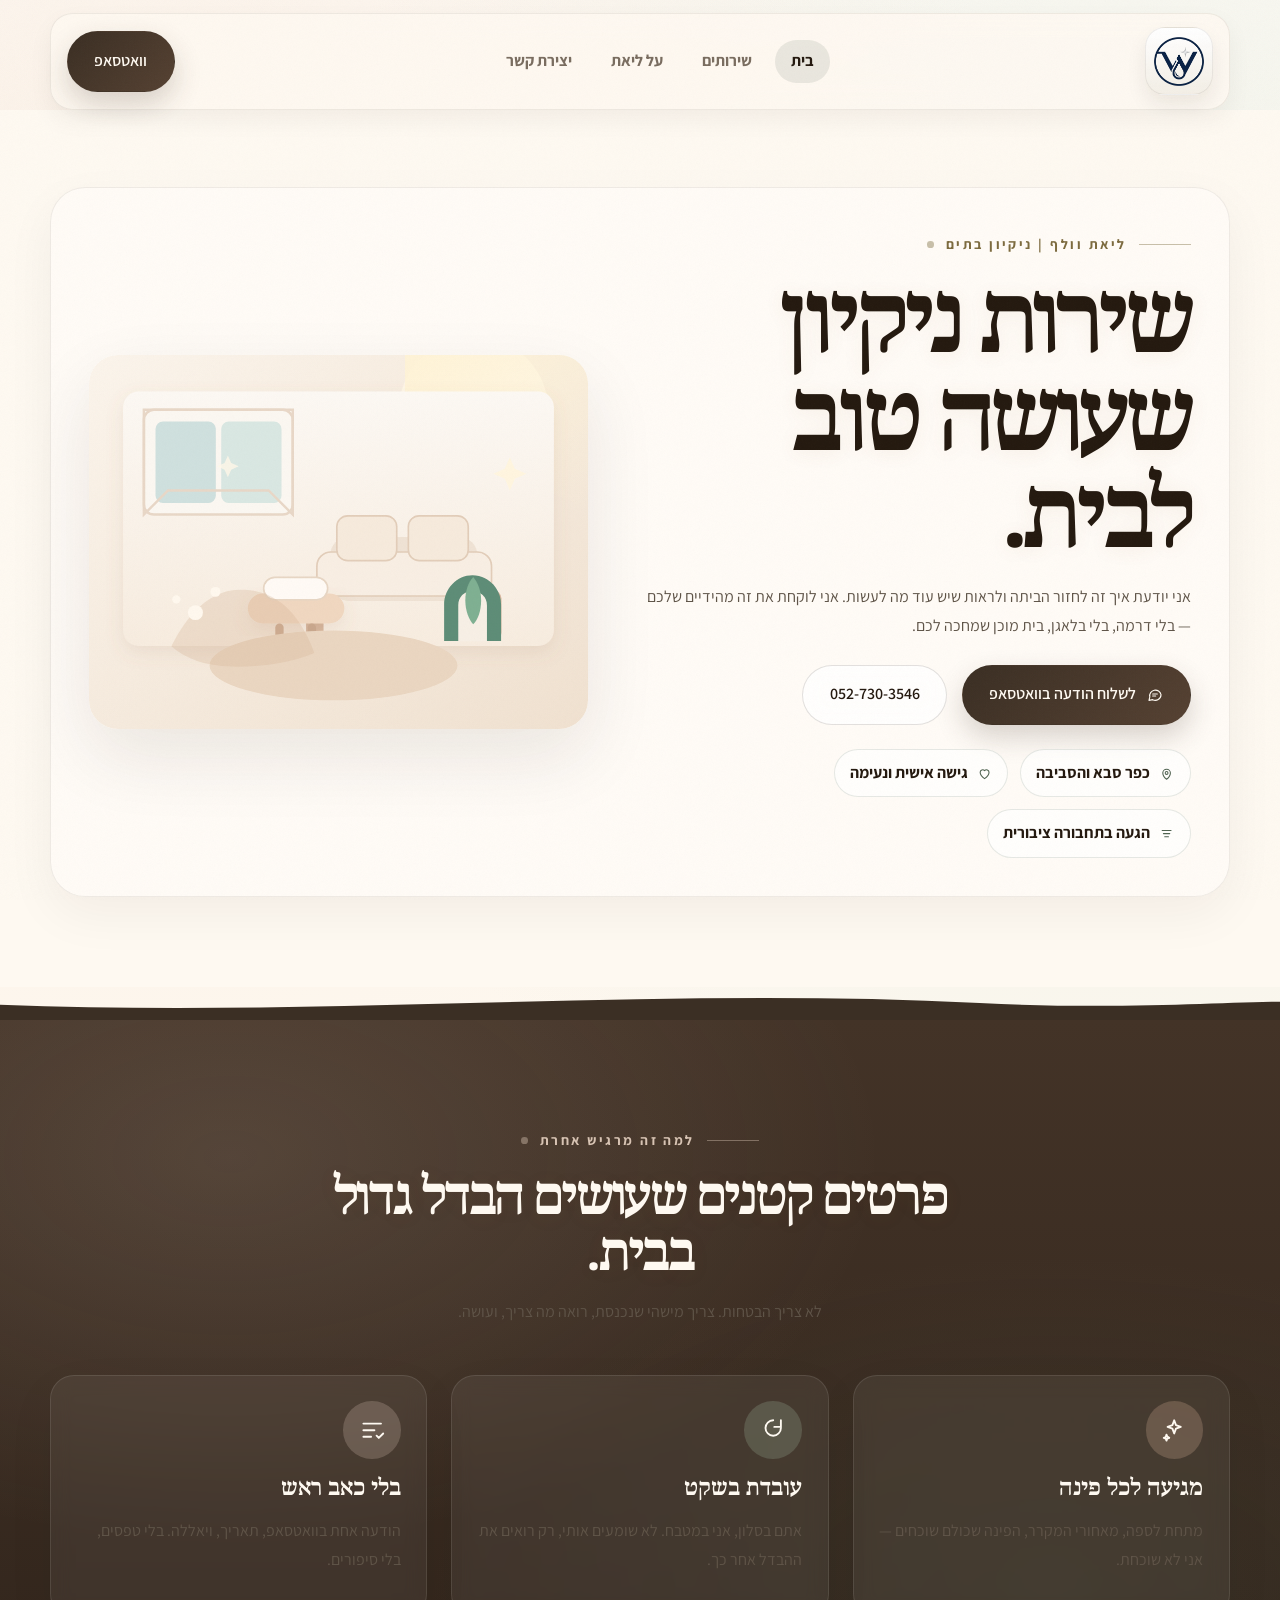
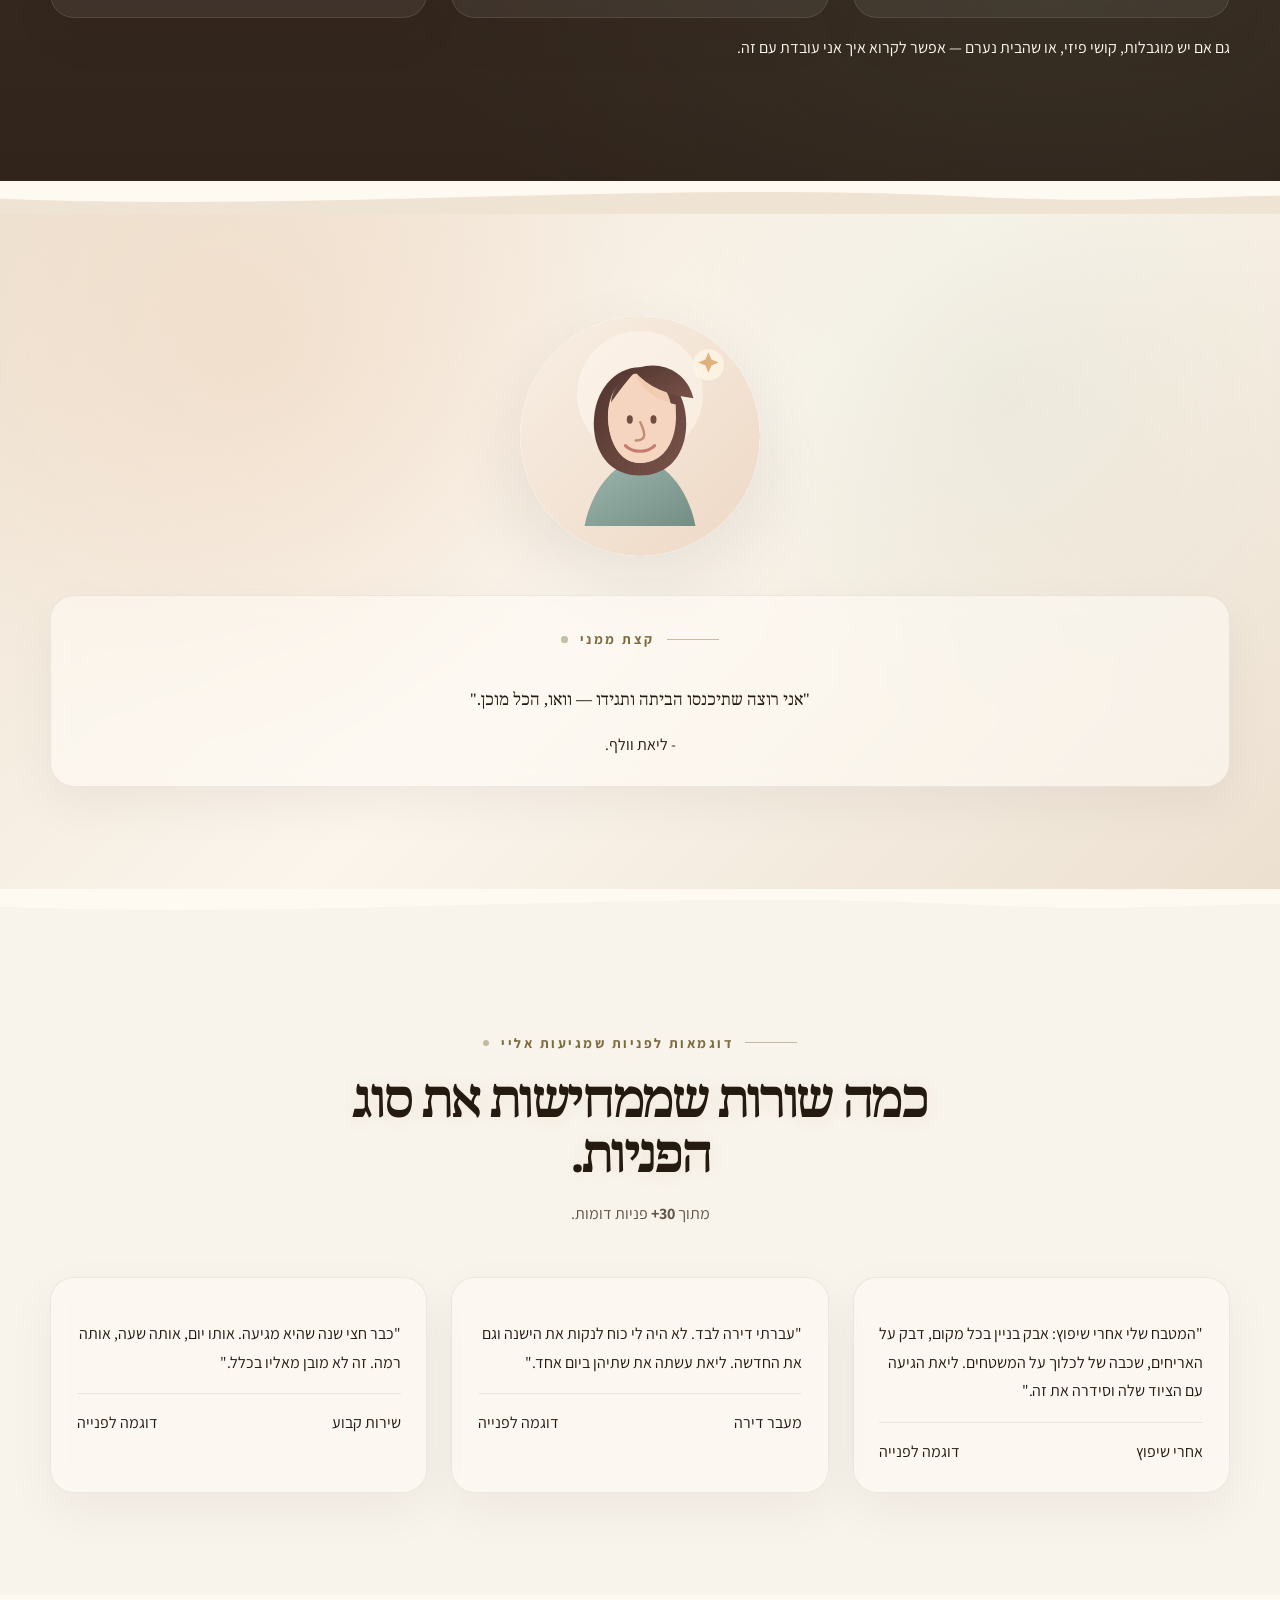
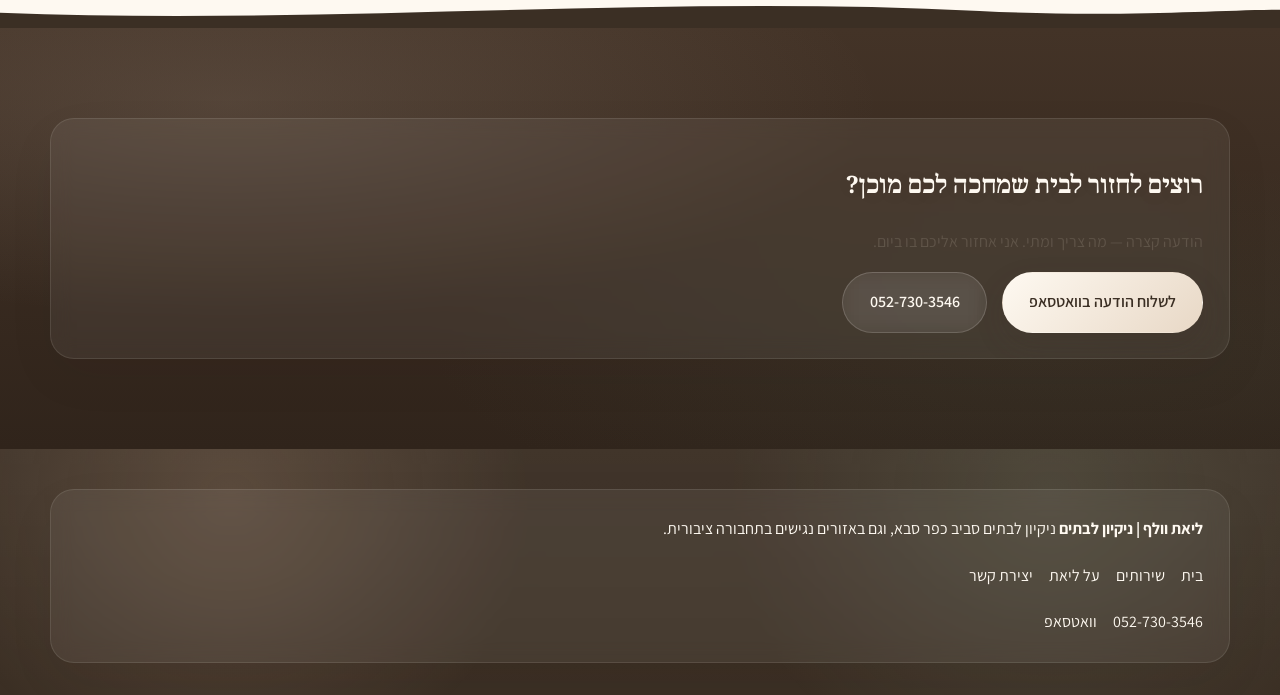
==== commit 4533e962: "Fix Netlify asset paths and publish config" ====
--- a/index.html
+++ b/index.html
@@ -17,9 +17,9 @@
     <meta property="og:locale" content="he_IL" />
     <meta name="theme-color" content="#4b352f" />
     <link rel="canonical" href="https://YOUR-DOMAIN.com/index.html" />
-    <link rel="icon" type="image/png" sizes="32x32" href="assets/favicon-32.png" />
-    <link rel="icon" type="image/png" sizes="16x16" href="assets/favicon-16.png" />
-    <link rel="apple-touch-icon" sizes="180x180" href="assets/apple-touch-icon.png" />
+    <link rel="icon" type="image/png" sizes="32x32" href="/assets/favicon-32.png" />
+    <link rel="icon" type="image/png" sizes="16x16" href="/assets/favicon-16.png" />
+    <link rel="apple-touch-icon" sizes="180x180" href="/assets/apple-touch-icon.png" />
     <link rel="preconnect" href="https://fonts.googleapis.com" />
     <link rel="preconnect" href="https://fonts.gstatic.com" crossorigin />
     <link
@@ -70,8 +70,8 @@
         "sameAs": []
       }
     </script>
-    <link rel="stylesheet" href="styles.css" />
-    <script defer src="script.js"></script>
+    <link rel="stylesheet" href="/styles.css" />
+    <script defer src="/script.js"></script>
   </head>
   <body class="page page--home">
     <!--
@@ -83,7 +83,7 @@
       <div class="container site-header__inner">
         <a class="brand" href="index.html" aria-label="ליאת וולף">
           <span class="brand__mark-wrap">
-            <img class="brand__mark" src="assets/logo-mark.png" alt="" width="48" height="48" />
+            <img class="brand__mark" src="/assets/logo-mark.png" alt="" width="48" height="48" />
           </span>
         </a>
 
@@ -170,7 +170,7 @@
 
             <div class="hero__media page-hero__media">
               <div class="hero__image page-hero__image">
-                <img src="assets/clean-home.svg" alt="בית נקי ושקט" width="600" height="400" />
+                <img src="/assets/clean-home.svg" alt="בית נקי ושקט" width="600" height="400" />
               </div>
             </div>
           </div>
@@ -253,7 +253,7 @@
           <div class="split">
             <div data-animate>
               <div class="portrait">
-                <img src="assets/liat-profile.svg" alt="ליאת וולף" width="300" height="300" loading="lazy" />
+                <img src="/assets/liat-profile.svg" alt="ליאת וולף" width="300" height="300" loading="lazy" />
               </div>
             </div>
 
@@ -372,7 +372,7 @@
         <a class="btn btn--ghost" href="tel:+972527303546">להתקשר</a>
       </div>
     </div>
-    <script src="sentences.js"></script>
-    <script src="reviews.js"></script>
+    <script src="/sentences.js"></script>
+    <script src="/reviews.js"></script>
   </body>
 </html>
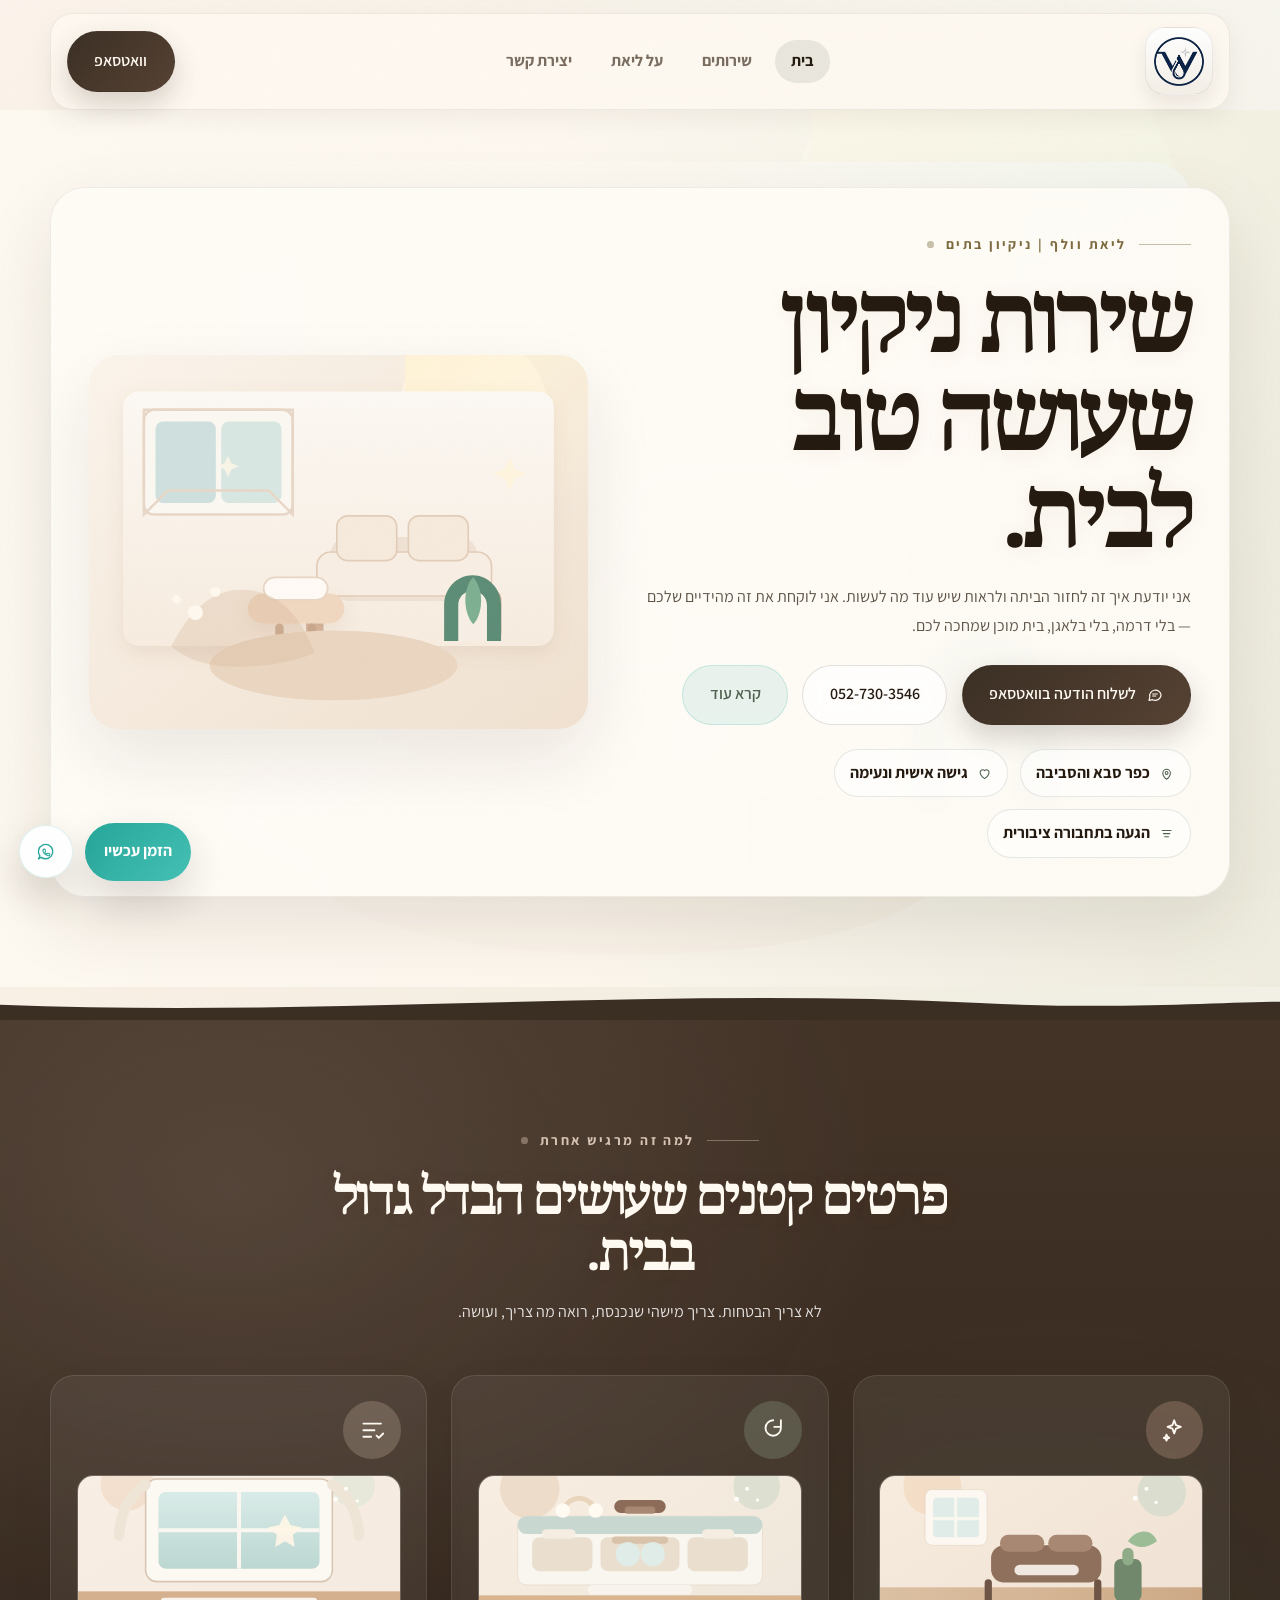
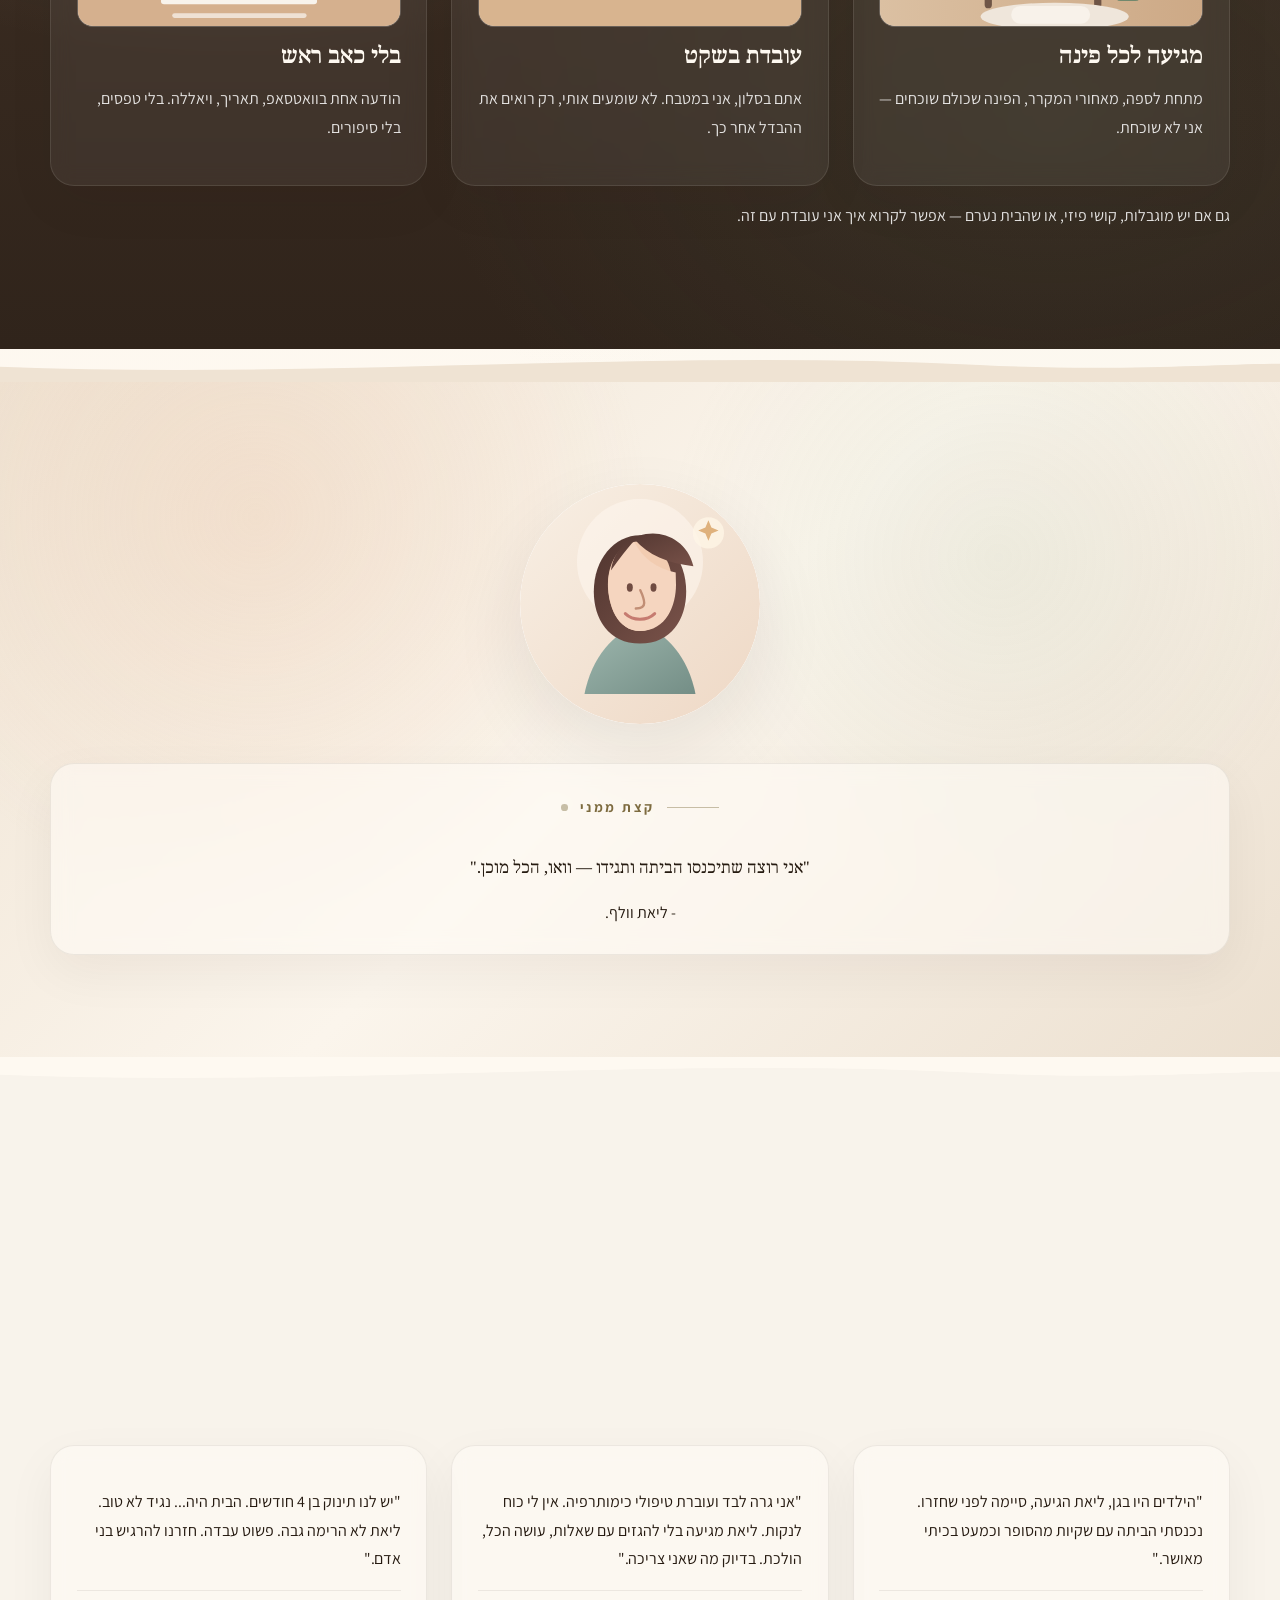
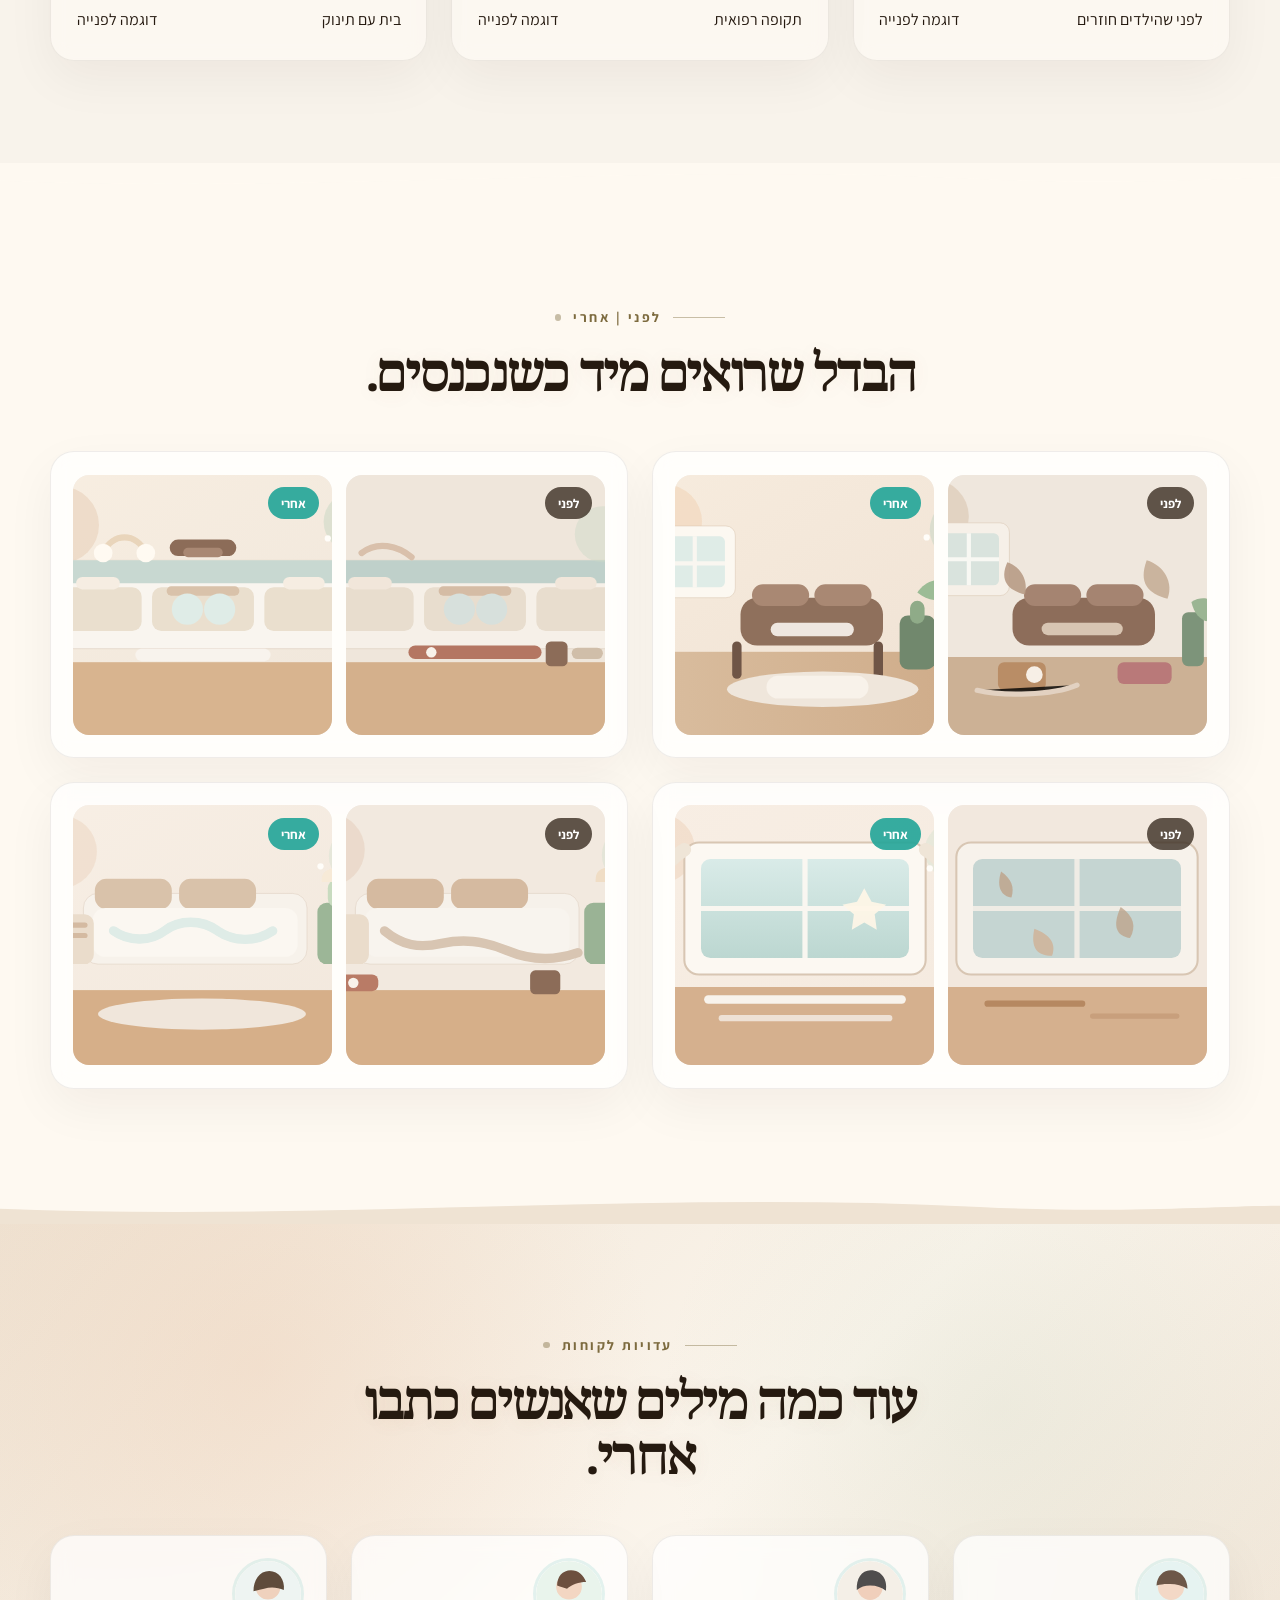
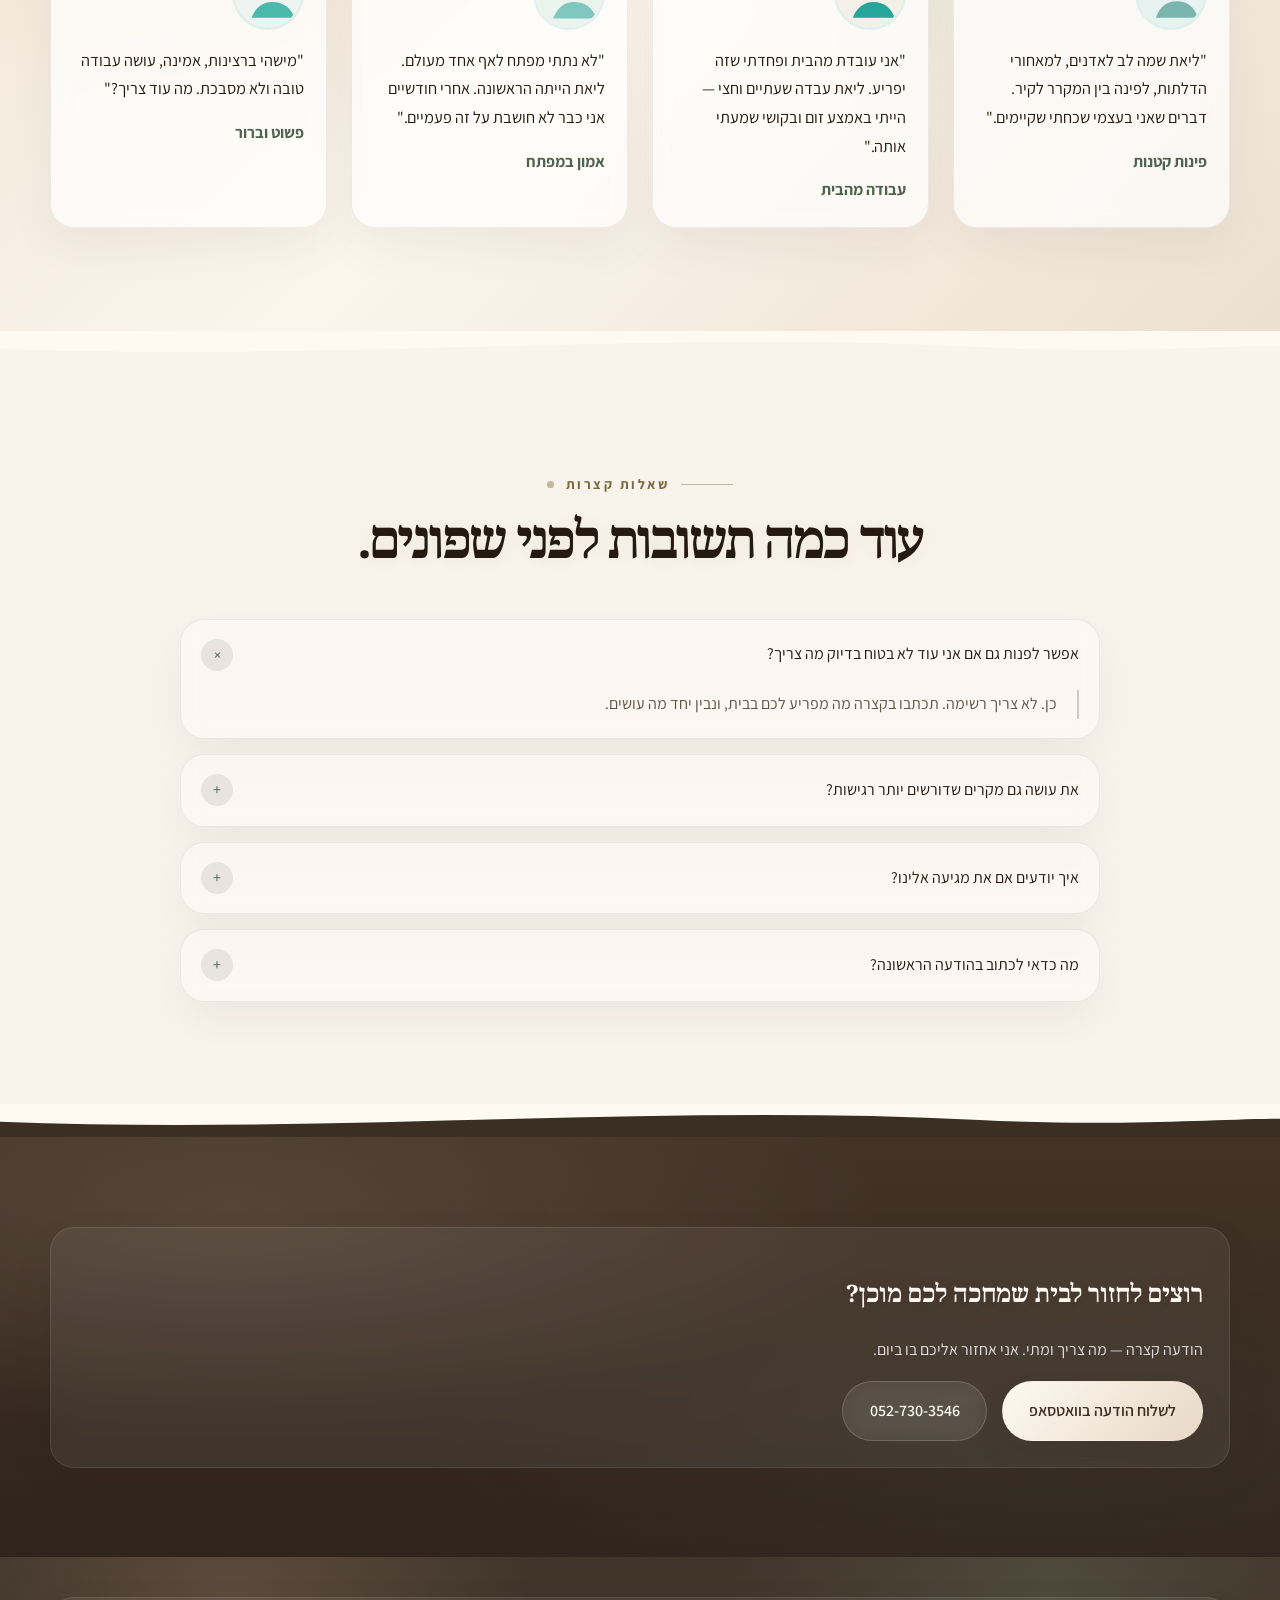
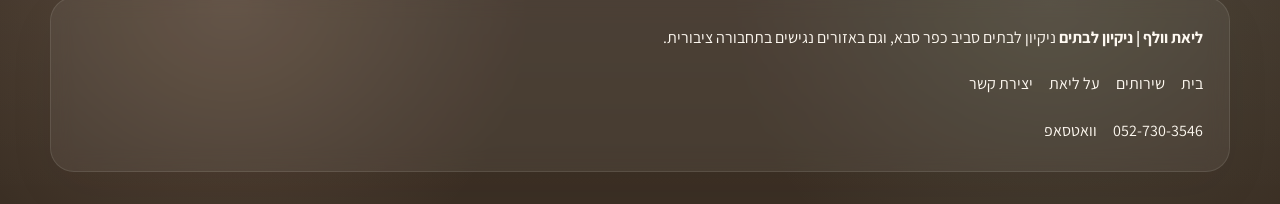
==== commit 5ab6c4bf: "Add home enhancements and floating actions" ====
--- a/index.html
+++ b/index.html
@@ -108,7 +108,7 @@
     </header>
 
     <main class="page-shell">
-      <section class="hero section section--compact light-section">
+      <section class="hero hero--enhanced section section--compact light-section">
         <span class="decor decor--blob decor--peach decor--hero-home magic-blob" aria-hidden="true">
           <span class="decor__inner"></span>
         </span>
@@ -141,6 +141,7 @@
                 </a>
 
                 <a class="btn btn--ghost" href="tel:+972527303546">052-730-3546</a>
+                <a class="btn btn--soft" href="#before-after">קרא עוד</a>
               </div>
 
               <div class="hero__meta">
@@ -204,6 +205,9 @@
                   <path d="m5 16 .7 1.8L7.5 19l-1.8.7L5 21.5l-.7-1.8L2.5 19l1.8-.7L5 16Z" stroke-width="1.7" />
                 </svg>
               </span>
+              <div class="feature-card__thumb">
+                <img src="/assets/service-home.svg" alt="בית נקי ומסודר" width="240" height="150" loading="lazy" />
+              </div>
               <h3 class="card__title">מגיעה לכל פינה</h3>
               <p class="card__text">מתחת לספה, מאחורי המקרר, הפינה שכולם שוכחים — אני לא שוכחת.</p>
             </article>
@@ -215,6 +219,9 @@
                   <path d="M19 3v6h-6" stroke-width="1.7" />
                 </svg>
               </span>
+              <div class="feature-card__thumb">
+                <img src="/assets/service-kitchen.svg" alt="מטבח נקי ומסודר" width="240" height="150" loading="lazy" />
+              </div>
               <h3 class="card__title">עובדת בשקט</h3>
               <p class="card__text">אתם בסלון, אני במטבח. לא שומעים אותי, רק רואים את ההבדל אחר כך.</p>
             </article>
@@ -228,6 +235,9 @@
                   <path d="m16 17 2 2 4-4" stroke-width="1.7" />
                 </svg>
               </span>
+              <div class="feature-card__thumb">
+                <img src="/assets/service-windows.svg" alt="חלונות ורצפה נקיים" width="240" height="150" loading="lazy" />
+              </div>
               <h3 class="card__title">בלי כאב ראש</h3>
               <p class="card__text">הודעה אחת בוואטסאפ, תאריך, ויאללה. בלי טפסים, בלי סיפורים.</p>
             </article>
@@ -285,6 +295,186 @@
 
           <div class="reviews-grid" data-reviews data-stagger-grid>
             <!-- Reviews injected by reviews.js -->
+          </div>
+        </div>
+      </section>
+
+      <div class="section-divider section-divider--to-light" aria-hidden="true">
+        <svg viewBox="0 0 1440 60" preserveAspectRatio="none">
+          <path d="M0,30 C360,60 720,0 1080,30 C1260,45 1380,20 1440,30 L1440,60 L0,60 Z"></path>
+        </svg>
+      </div>
+
+      <section class="section light-section" id="before-after">
+        <span class="decor decor--blob decor--peach decor--section-left" aria-hidden="true">
+          <span class="decor__inner"></span>
+        </span>
+        <div class="container">
+          <div class="section-head section-head--center" data-animate>
+            <span class="eyebrow">לפני | אחרי</span>
+            <h2 class="section-title">הבדל שרואים מיד כשנכנסים.</h2>
+          </div>
+
+          <div class="comparison-grid" data-stagger-grid>
+            <article class="comparison-card" data-animate>
+              <div class="comparison-card__split">
+                <figure class="comparison-card__media">
+                  <img src="/assets/before-home.svg" alt="לפני ניקיון בסלון" width="400" height="260" loading="lazy" />
+                  <figcaption class="comparison-card__label">לפני</figcaption>
+                </figure>
+                <figure class="comparison-card__media">
+                  <img src="/assets/service-home.svg" alt="אחרי ניקיון בסלון" width="400" height="260" loading="lazy" />
+                  <figcaption class="comparison-card__label comparison-card__label--after">אחרי</figcaption>
+                </figure>
+              </div>
+            </article>
+
+            <article class="comparison-card" data-animate>
+              <div class="comparison-card__split">
+                <figure class="comparison-card__media">
+                  <img src="/assets/before-kitchen.svg" alt="לפני ניקיון במטבח" width="400" height="260" loading="lazy" />
+                  <figcaption class="comparison-card__label">לפני</figcaption>
+                </figure>
+                <figure class="comparison-card__media">
+                  <img src="/assets/service-kitchen.svg" alt="אחרי ניקיון במטבח" width="400" height="260" loading="lazy" />
+                  <figcaption class="comparison-card__label comparison-card__label--after">אחרי</figcaption>
+                </figure>
+              </div>
+            </article>
+
+            <article class="comparison-card" data-animate>
+              <div class="comparison-card__split">
+                <figure class="comparison-card__media">
+                  <img src="/assets/before-windows.svg" alt="לפני ניקיון חלונות ורצפה" width="400" height="260" loading="lazy" />
+                  <figcaption class="comparison-card__label">לפני</figcaption>
+                </figure>
+                <figure class="comparison-card__media">
+                  <img src="/assets/service-windows.svg" alt="אחרי ניקיון חלונות ורצפה" width="400" height="260" loading="lazy" />
+                  <figcaption class="comparison-card__label comparison-card__label--after">אחרי</figcaption>
+                </figure>
+              </div>
+            </article>
+
+            <article class="comparison-card" data-animate>
+              <div class="comparison-card__split">
+                <figure class="comparison-card__media">
+                  <img src="/assets/before-bedroom.svg" alt="לפני ניקיון בחדר שינה" width="400" height="260" loading="lazy" />
+                  <figcaption class="comparison-card__label">לפני</figcaption>
+                </figure>
+                <figure class="comparison-card__media">
+                  <img src="/assets/service-bedroom.svg" alt="אחרי ניקיון בחדר שינה" width="400" height="260" loading="lazy" />
+                  <figcaption class="comparison-card__label comparison-card__label--after">אחרי</figcaption>
+                </figure>
+              </div>
+            </article>
+          </div>
+        </div>
+      </section>
+
+      <div class="section-divider section-divider--to-accent" aria-hidden="true">
+        <svg viewBox="0 0 1440 60" preserveAspectRatio="none">
+          <path d="M0,30 C360,60 720,0 1080,30 C1260,45 1380,20 1440,30 L1440,60 L0,60 Z"></path>
+        </svg>
+      </div>
+
+      <section class="section accent-section">
+        <span class="decor decor--blob decor--sage decor--section-right" aria-hidden="true">
+          <span class="decor__inner"></span>
+        </span>
+        <div class="container">
+          <div class="section-head section-head--center" data-animate>
+            <span class="eyebrow">עדויות לקוחות</span>
+            <h2 class="section-title">עוד כמה מילים שאנשים כתבו אחרי.</h2>
+          </div>
+
+          <div class="testimonials-grid" data-stagger-grid>
+            <article class="testimonial-card" data-animate>
+              <div class="testimonial-card__profile">
+                <img src="/assets/avatar-1.svg" alt="תמונת פרופיל לדוגמה" width="72" height="72" loading="lazy" />
+              </div>
+              <p class="testimonial-card__quote">"ליאת שמה לב לאדנים, למאחורי הדלתות, לפינה בין המקרר לקיר. דברים שאני בעצמי שכחתי שקיימים."</p>
+              <div class="testimonial-card__meta">פינות קטנות</div>
+            </article>
+
+            <article class="testimonial-card" data-animate>
+              <div class="testimonial-card__profile">
+                <img src="/assets/avatar-2.svg" alt="תמונת פרופיל לדוגמה" width="72" height="72" loading="lazy" />
+              </div>
+              <p class="testimonial-card__quote">"אני עובדת מהבית ופחדתי שזה יפריע. ליאת עבדה שעתיים וחצי — הייתי באמצע זום ובקושי שמעתי אותה."</p>
+              <div class="testimonial-card__meta">עבודה מהבית</div>
+            </article>
+
+            <article class="testimonial-card" data-animate>
+              <div class="testimonial-card__profile">
+                <img src="/assets/avatar-3.svg" alt="תמונת פרופיל לדוגמה" width="72" height="72" loading="lazy" />
+              </div>
+              <p class="testimonial-card__quote">"לא נתתי מפתח לאף אחד מעולם. ליאת הייתה הראשונה. אחרי חודשיים אני כבר לא חושבת על זה פעמיים."</p>
+              <div class="testimonial-card__meta">אמון במפתח</div>
+            </article>
+
+            <article class="testimonial-card" data-animate>
+              <div class="testimonial-card__profile">
+                <img src="/assets/avatar-4.svg" alt="תמונת פרופיל לדוגמה" width="72" height="72" loading="lazy" />
+              </div>
+              <p class="testimonial-card__quote">"מישהי ברצינות, אמינה, עושה עבודה טובה ולא מסבכת. מה עוד צריך?"</p>
+              <div class="testimonial-card__meta">פשוט וברור</div>
+            </article>
+          </div>
+        </div>
+      </section>
+
+      <div class="section-divider section-divider--to-light-alt" aria-hidden="true">
+        <svg viewBox="0 0 1440 60" preserveAspectRatio="none">
+          <path d="M0,30 C360,60 720,0 1080,30 C1260,45 1380,20 1440,30 L1440,60 L0,60 Z"></path>
+        </svg>
+      </div>
+
+      <section class="section light-section light-section--alt">
+        <span class="decor decor--blob decor--lavender decor--section-left" aria-hidden="true">
+          <span class="decor__inner"></span>
+        </span>
+        <div class="container">
+          <div class="section-head section-head--center" data-animate>
+            <span class="eyebrow">שאלות קצרות</span>
+            <h2 class="section-title">עוד כמה תשובות לפני שפונים.</h2>
+          </div>
+
+          <div class="faq-list faq-list--home">
+            <details class="faq-item" open data-animate>
+              <summary>אפשר לפנות גם אם אני עוד לא בטוח בדיוק מה צריך?</summary>
+              <div class="faq-item__content">
+                <div class="faq-item__body">
+                  כן. לא צריך רשימה. תכתבו בקצרה מה מפריע לכם בבית, ונבין יחד מה עושים.
+                </div>
+              </div>
+            </details>
+
+            <details class="faq-item" data-animate>
+              <summary>את עושה גם מקרים שדורשים יותר רגישות?</summary>
+              <div class="faq-item__content">
+                <div class="faq-item__body">
+                  כן. יש מצבים שדורשים יותר רגישות ופחות שאלות. אני יודעת לעבוד ככה.
+                </div>
+              </div>
+            </details>
+
+            <details class="faq-item" data-animate>
+              <summary>איך יודעים אם את מגיעה אלינו?</summary>
+              <div class="faq-item__content">
+                <div class="faq-item__body">
+                  תכתבו לי איפה אתם — אני אגיד מיד אם אני מגיעה.
+                </div>
+              </div>
+            </details>
+
+            <details class="faq-item" data-animate>
+              <summary>מה כדאי לכתוב בהודעה הראשונה?</summary>
+              <div class="faq-item__content">
+                <div class="faq-item__body">
+                  הודעה קצרה — מה צריך ומתי. אני אחזור אליכם בו ביום.
+                </div>
+              </div>
+            </details>
           </div>
         </div>
       </section>
@@ -372,6 +562,29 @@
         <a class="btn btn--ghost" href="tel:+972527303546">להתקשר</a>
       </div>
     </div>
+
+    <div class="floating-actions" aria-label="פעולות מהירות">
+      <a
+        class="floating-actions__book"
+        href="https://wa.me/972527303546?text=%D7%94%D7%99%D7%99%20%D7%9C%D7%99%D7%90%D7%AA%2C%20%D7%94%D7%92%D7%A2%D7%AA%D7%99%20%D7%9E%D7%94%D7%90%D7%AA%D7%A8%20%D7%95%D7%90%D7%A9%D7%9E%D7%97%20%D7%9C%D7%A9%D7%9E%D7%95%D7%A2%20%D7%A4%D7%A8%D7%98%D7%99%D7%9D%20%D7%A2%D7%9C%20%D7%A9%D7%99%D7%A8%D7%95%D7%AA%D7%99%20%D7%94%D7%A0%D7%99%D7%A7%D7%99%D7%95%D7%9F."
+        target="_blank"
+        rel="noreferrer"
+      >
+        הזמן עכשיו
+      </a>
+      <a
+        class="floating-actions__whatsapp"
+        href="https://wa.me/972527303546?text=%D7%94%D7%99%D7%99%20%D7%9C%D7%99%D7%90%D7%AA%2C%20%D7%94%D7%92%D7%A2%D7%AA%D7%99%20%D7%9E%D7%94%D7%90%D7%AA%D7%A8%20%D7%95%D7%90%D7%A9%D7%9E%D7%97%20%D7%9C%D7%A9%D7%9E%D7%95%D7%A2%20%D7%A4%D7%A8%D7%98%D7%99%D7%9D%20%D7%A2%D7%9C%20%D7%A9%D7%99%D7%A8%D7%95%D7%AA%D7%99%20%D7%94%D7%A0%D7%99%D7%A7%D7%99%D7%95%D7%9F."
+        target="_blank"
+        rel="noreferrer"
+        aria-label="שליחת הודעה בוואטסאפ"
+      >
+        <svg viewBox="0 0 24 24" fill="none" stroke="currentColor" stroke-linecap="round" stroke-linejoin="round" aria-hidden="true">
+          <path d="M12 21a9 9 0 1 0-7.1-3.46L3 21l3.67-1.82A9 9 0 0 0 12 21Z" stroke-width="1.7"></path>
+          <path d="M9.2 9.6c.3-.7.6-.7.9-.7h.7c.2 0 .4.1.5.4l.6 1.5c.1.2.1.5 0 .7l-.5.8a.7.7 0 0 0 0 .8c.4.6 1 1.2 1.6 1.6a.7.7 0 0 0 .8 0l.8-.5c.2-.1.5-.1.7 0l1.5.6c.3.1.4.3.4.5v.7c0 .3 0 .6-.7.9-.6.3-2 .2-3.9-.8-1.9-1-3.3-3-3.7-4.1-.4-1.1-.3-1.8-.1-2.4Z" stroke-width="1.35"></path>
+        </svg>
+      </a>
+    </div>
     <script src="/sentences.js"></script>
     <script src="/reviews.js"></script>
   </body>
--- a/styles.css
+++ b/styles.css
@@ -229,6 +229,17 @@
   color: var(--text-on-dark-muted);
 }
 
+.dark-section .section-text,
+.dark-section .card__text,
+.dark-section .contact-card__text,
+.dark-section .flow-step__text,
+.dark-section .faq-item__body,
+.dark-section .cta-band__text,
+.dark-section .section-note,
+.dark-section .section-note a {
+  color: rgba(255, 255, 255, 0.86);
+}
+
 .section-head {
   max-width: 41rem;
   margin-bottom: 3rem;
@@ -277,6 +288,22 @@
   padding-top: clamp(3.2rem, 6vw, 4.8rem);
 }
 
+.hero--enhanced::before {
+  content: "";
+  position: absolute;
+  inset: 0;
+  background:
+    linear-gradient(90deg, rgba(254, 249, 241, 0.94) 0%, rgba(254, 249, 241, 0.86) 44%, rgba(232, 245, 233, 0.46) 100%),
+    url("/assets/clean-home.svg") center / cover no-repeat;
+  opacity: 0.9;
+  pointer-events: none;
+}
+
+.hero--enhanced .hero__card {
+  background: rgba(255, 252, 247, 0.9);
+  box-shadow: 0 28px 72px rgba(37, 26, 16, 0.1);
+}
+
 .hero__card,
 .page-hero__card {
   position: relative;
@@ -365,6 +392,12 @@
   background: rgba(255, 255, 255, 0.72);
   border-color: rgba(59, 47, 36, 0.14);
   backdrop-filter: blur(10px);
+}
+
+.btn--soft {
+  background: rgba(38, 166, 154, 0.1);
+  color: var(--accent-teal);
+  border-color: rgba(38, 166, 154, 0.18);
 }
 
 .dark-section .btn--navy,
@@ -536,6 +569,20 @@
   line-height: 1.2;
 }
 
+.feature-card__thumb {
+  margin-bottom: 1rem;
+  overflow: hidden;
+  border-radius: 1rem;
+  border: 1px solid rgba(255, 255, 255, 0.14);
+  background: rgba(255, 255, 255, 0.08);
+}
+
+.feature-card__thumb img {
+  width: 100%;
+  aspect-ratio: 16 / 9;
+  object-fit: cover;
+}
+
 .page--services .services-grid .card {
   display: flex;
   flex-direction: column;
@@ -587,6 +634,103 @@
   margin-top: auto;
   padding-top: 0.9rem;
   border-top: 1px solid rgba(59, 47, 36, 0.08);
+}
+
+.comparison-grid,
+.testimonials-grid {
+  display: grid;
+  gap: 1.5rem;
+}
+
+.comparison-grid {
+  grid-template-columns: repeat(2, minmax(0, 1fr));
+}
+
+.comparison-card,
+.testimonial-card {
+  position: relative;
+  overflow: hidden;
+  padding: 1.4rem;
+  border-radius: var(--radius-lg);
+  border: 1px solid var(--border-light);
+  background: rgba(255, 255, 255, 0.72);
+  box-shadow: var(--shadow-soft);
+  backdrop-filter: blur(10px);
+}
+
+.comparison-card__split {
+  display: grid;
+  grid-template-columns: repeat(2, minmax(0, 1fr));
+  gap: 0.9rem;
+}
+
+.comparison-card__media {
+  position: relative;
+  margin: 0;
+  overflow: hidden;
+  border-radius: 1rem;
+  background: #f5f5f5;
+}
+
+.comparison-card__media img {
+  width: 100%;
+  aspect-ratio: 4 / 3;
+  object-fit: cover;
+}
+
+.comparison-card__label {
+  position: absolute;
+  top: 0.8rem;
+  inset-inline-start: 0.8rem;
+  display: inline-flex;
+  align-items: center;
+  justify-content: center;
+  min-height: 2rem;
+  padding: 0.25rem 0.8rem;
+  border-radius: 999px;
+  background: rgba(59, 47, 36, 0.8);
+  color: #fff;
+  font-size: 0.8rem;
+  font-weight: 700;
+}
+
+.comparison-card__label--after {
+  background: rgba(38, 166, 154, 0.92);
+}
+
+.testimonials-grid {
+  grid-template-columns: repeat(4, minmax(0, 1fr));
+}
+
+.testimonial-card {
+  display: grid;
+  gap: 1rem;
+  align-content: start;
+}
+
+.testimonial-card__profile {
+  width: 4.5rem;
+  height: 4.5rem;
+  overflow: hidden;
+  border-radius: 50%;
+  border: 3px solid rgba(38, 166, 154, 0.12);
+}
+
+.testimonial-card__profile img {
+  width: 100%;
+  height: 100%;
+  object-fit: cover;
+}
+
+.testimonial-card__quote {
+  margin: 0;
+  font-size: 1.02rem;
+  line-height: 1.75;
+}
+
+.testimonial-card__meta {
+  color: var(--accent-teal);
+  font-weight: 700;
 }
 
 .flow-steps {
@@ -732,6 +876,51 @@
   padding: 0 1.25rem 0 0;
   margin: 0 1.25rem 1.2rem;
   border-inline-start: 2px solid rgba(80, 99, 80, 0.28);
+}
+
+.faq-list--home {
+  max-width: 920px;
+  margin-inline: auto;
+}
+
+.floating-actions {
+  position: fixed;
+  inset-inline-end: 1.2rem;
+  bottom: 1.2rem;
+  z-index: 95;
+  display: flex;
+  align-items: center;
+  gap: 0.75rem;
+}
+
+.floating-actions__book,
+.floating-actions__whatsapp {
+  display: inline-flex;
+  align-items: center;
+  justify-content: center;
+  min-height: 3.35rem;
+  border-radius: 999px;
+  box-shadow: 0 18px 40px rgba(37, 26, 16, 0.16);
+}
+
+.floating-actions__book {
+  padding: 0.92rem 1.2rem;
+  background: linear-gradient(135deg, #26a69a, #45c1b5);
+  color: #fff;
+  font-weight: 700;
+}
+
+.floating-actions__whatsapp {
+  width: 3.35rem;
+  height: 3.35rem;
+  background: #fff;
+  color: #26a69a;
+  border: 1px solid rgba(38, 166, 154, 0.14);
+}
+
+.floating-actions__whatsapp svg {
+  width: 1.2rem;
+  height: 1.2rem;
 }
 
 .site-header {
@@ -969,7 +1158,9 @@
 
   .grid--3,
   .services-grid,
-  .reviews-grid {
+  .reviews-grid,
+  .comparison-grid,
+  .testimonials-grid {
     grid-template-columns: repeat(2, minmax(0, 1fr));
   }
 
@@ -1013,11 +1204,15 @@
   .flow-steps__line {
     display: none;
   }
+
+  .comparison-card__split {
+    grid-template-columns: 1fr;
+  }
 }
 
 @media (max-width: 767px) {
   body {
-    padding-bottom: 5.9rem;
+    padding-bottom: 7.9rem;
   }
 
   .section {
@@ -1049,9 +1244,36 @@
   .grid--3,
   .services-grid,
   .reviews-grid,
+  .comparison-grid,
+  .testimonials-grid,
   .flow-steps,
   .mobile-cta__row {
     grid-template-columns: 1fr;
+  }
+
+  .comparison-card__split {
+    grid-template-columns: 1fr;
+  }
+
+  .floating-actions {
+    inset-inline-end: 0.85rem;
+    bottom: 6.7rem;
+    gap: 0.55rem;
+  }
+
+  .floating-actions__book,
+  .floating-actions__whatsapp {
+    min-height: 3rem;
+  }
+
+  .floating-actions__book {
+    padding: 0.78rem 1rem;
+    font-size: 0.94rem;
+  }
+
+  .floating-actions__whatsapp {
+    width: 3rem;
+    height: 3rem;
   }
 
   .section-divider svg {
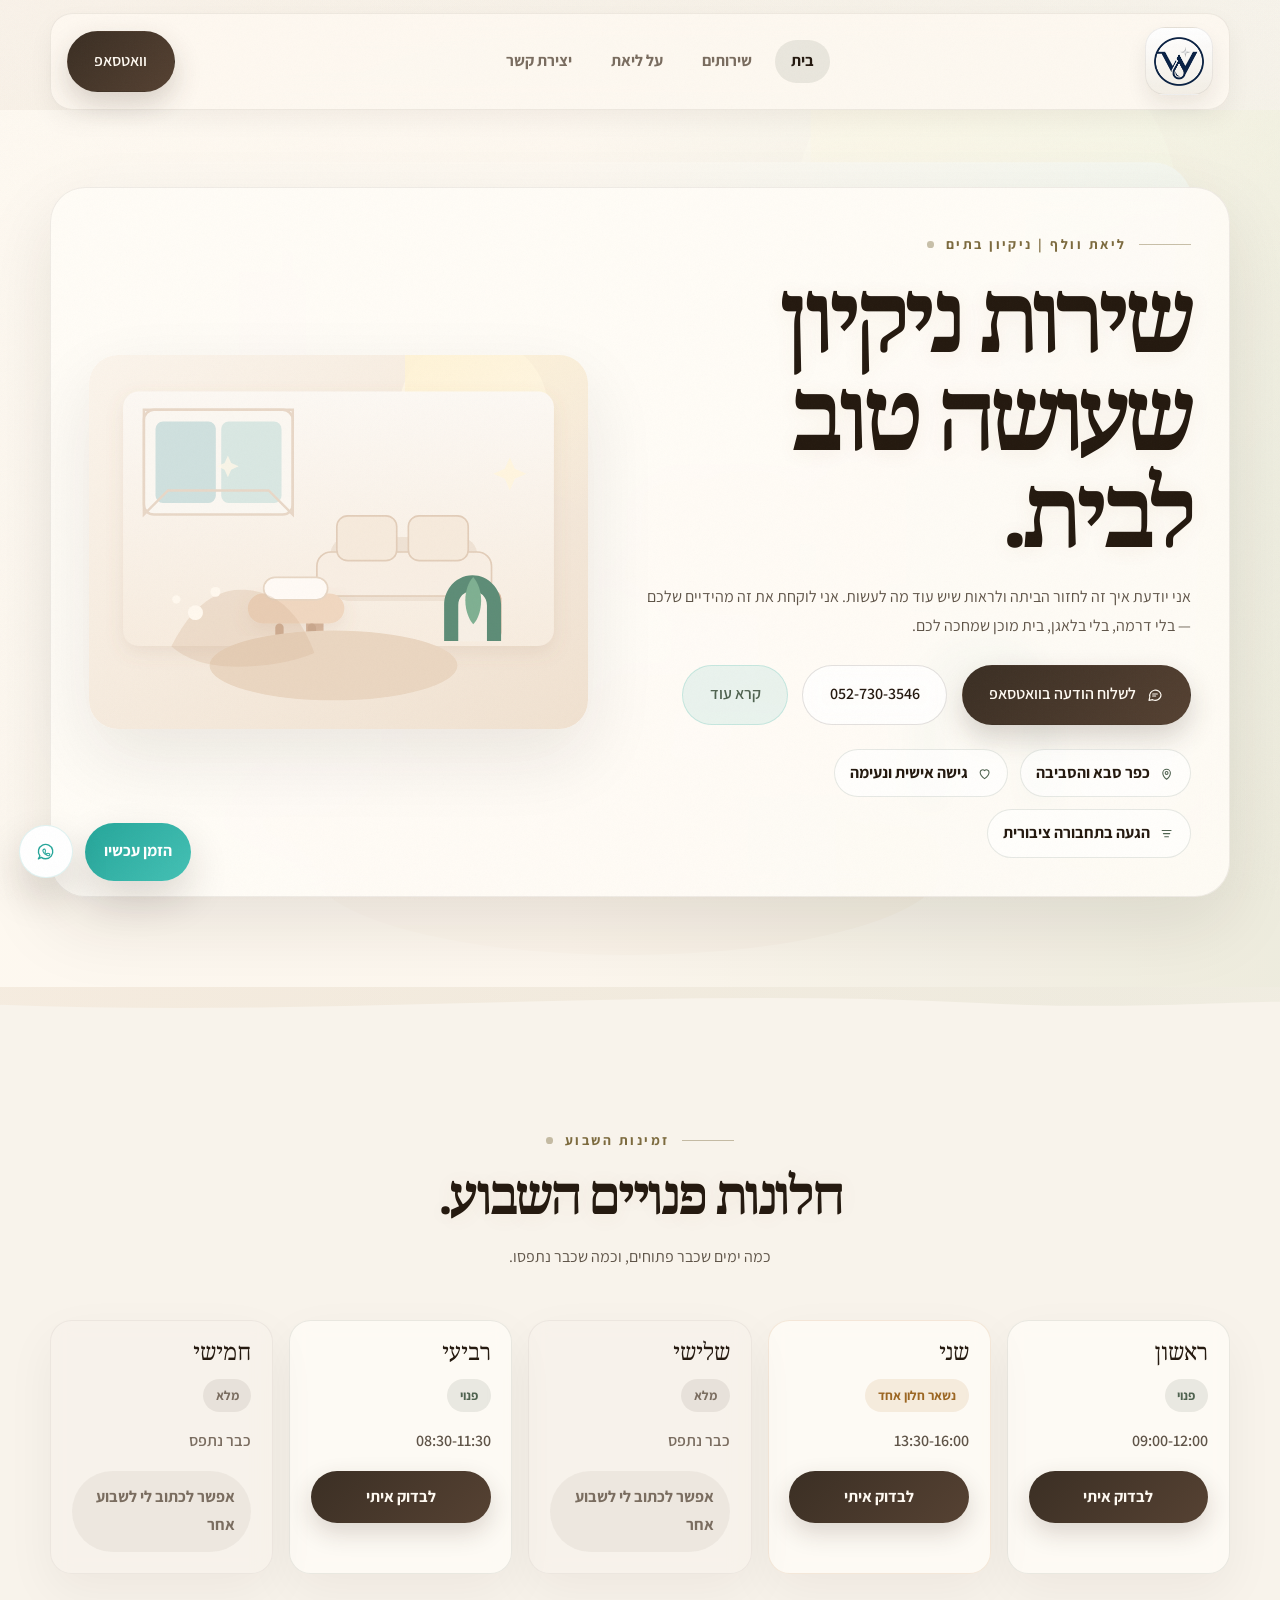
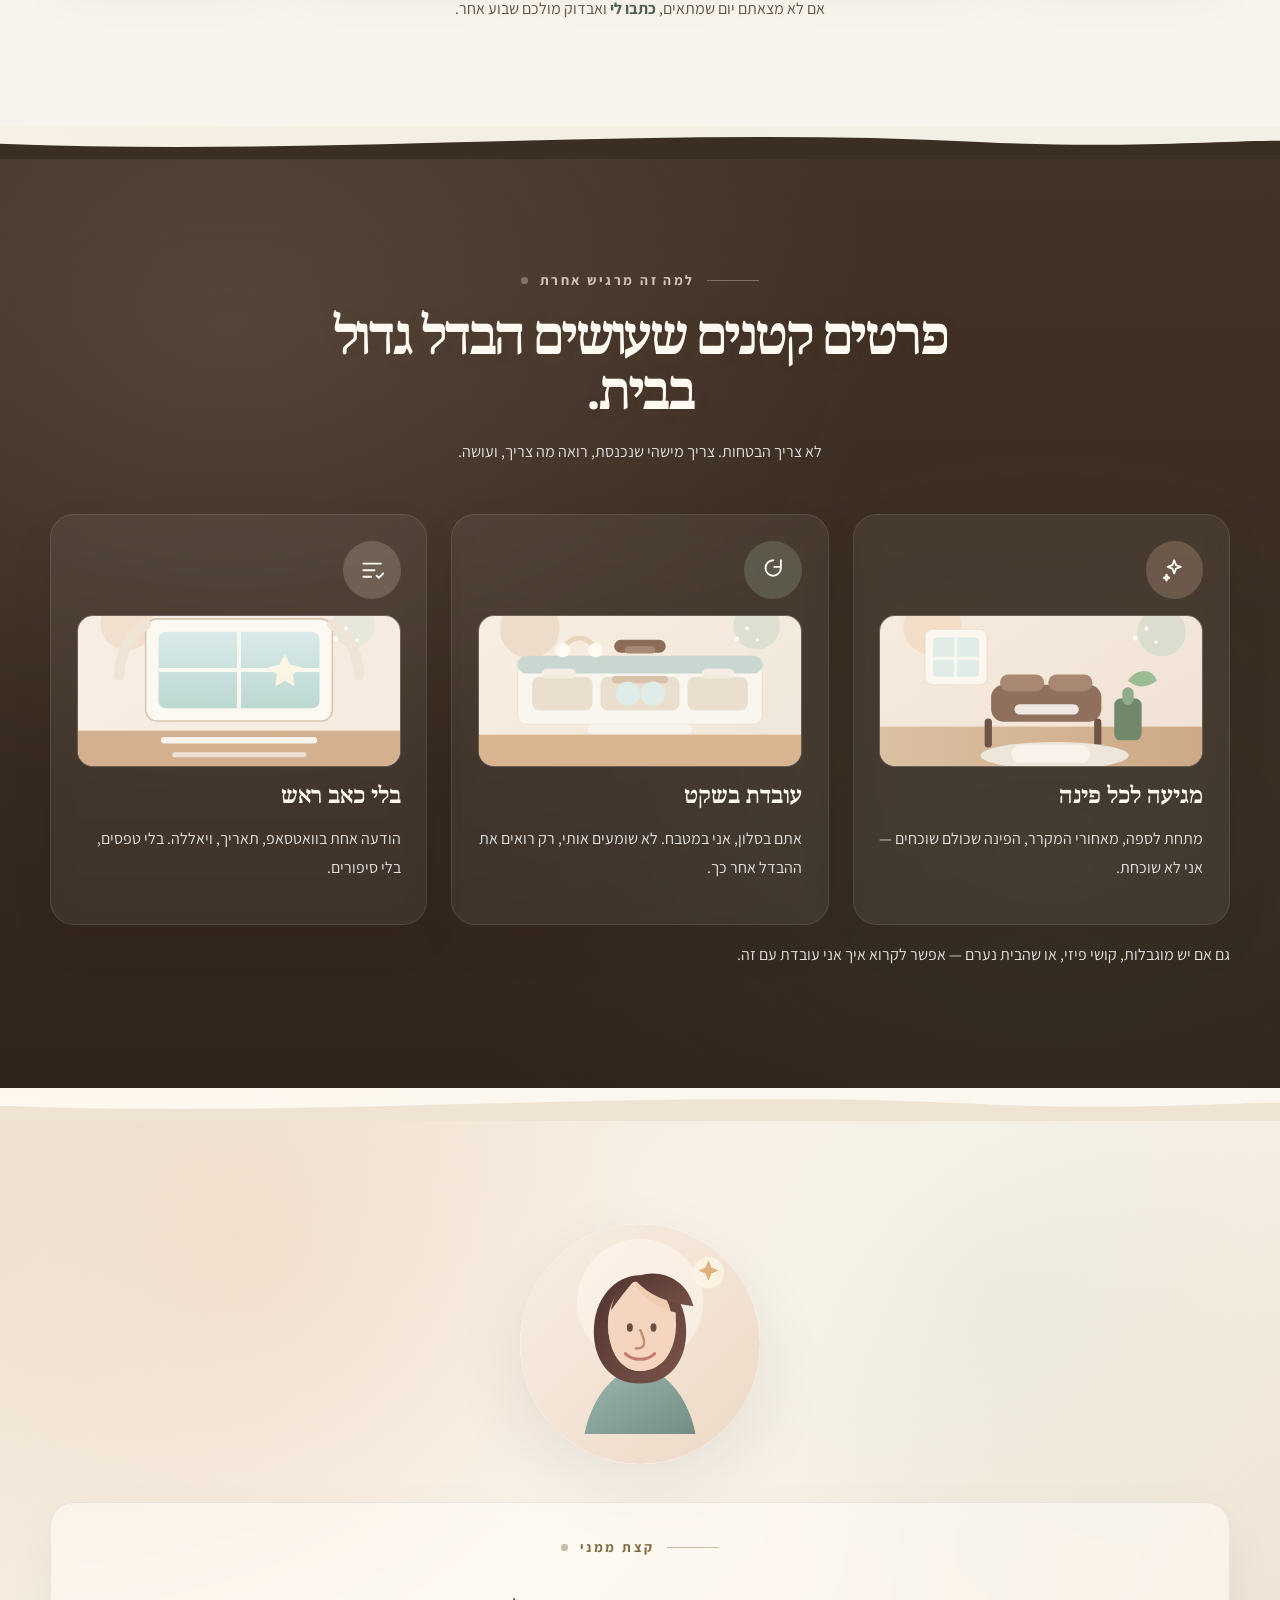
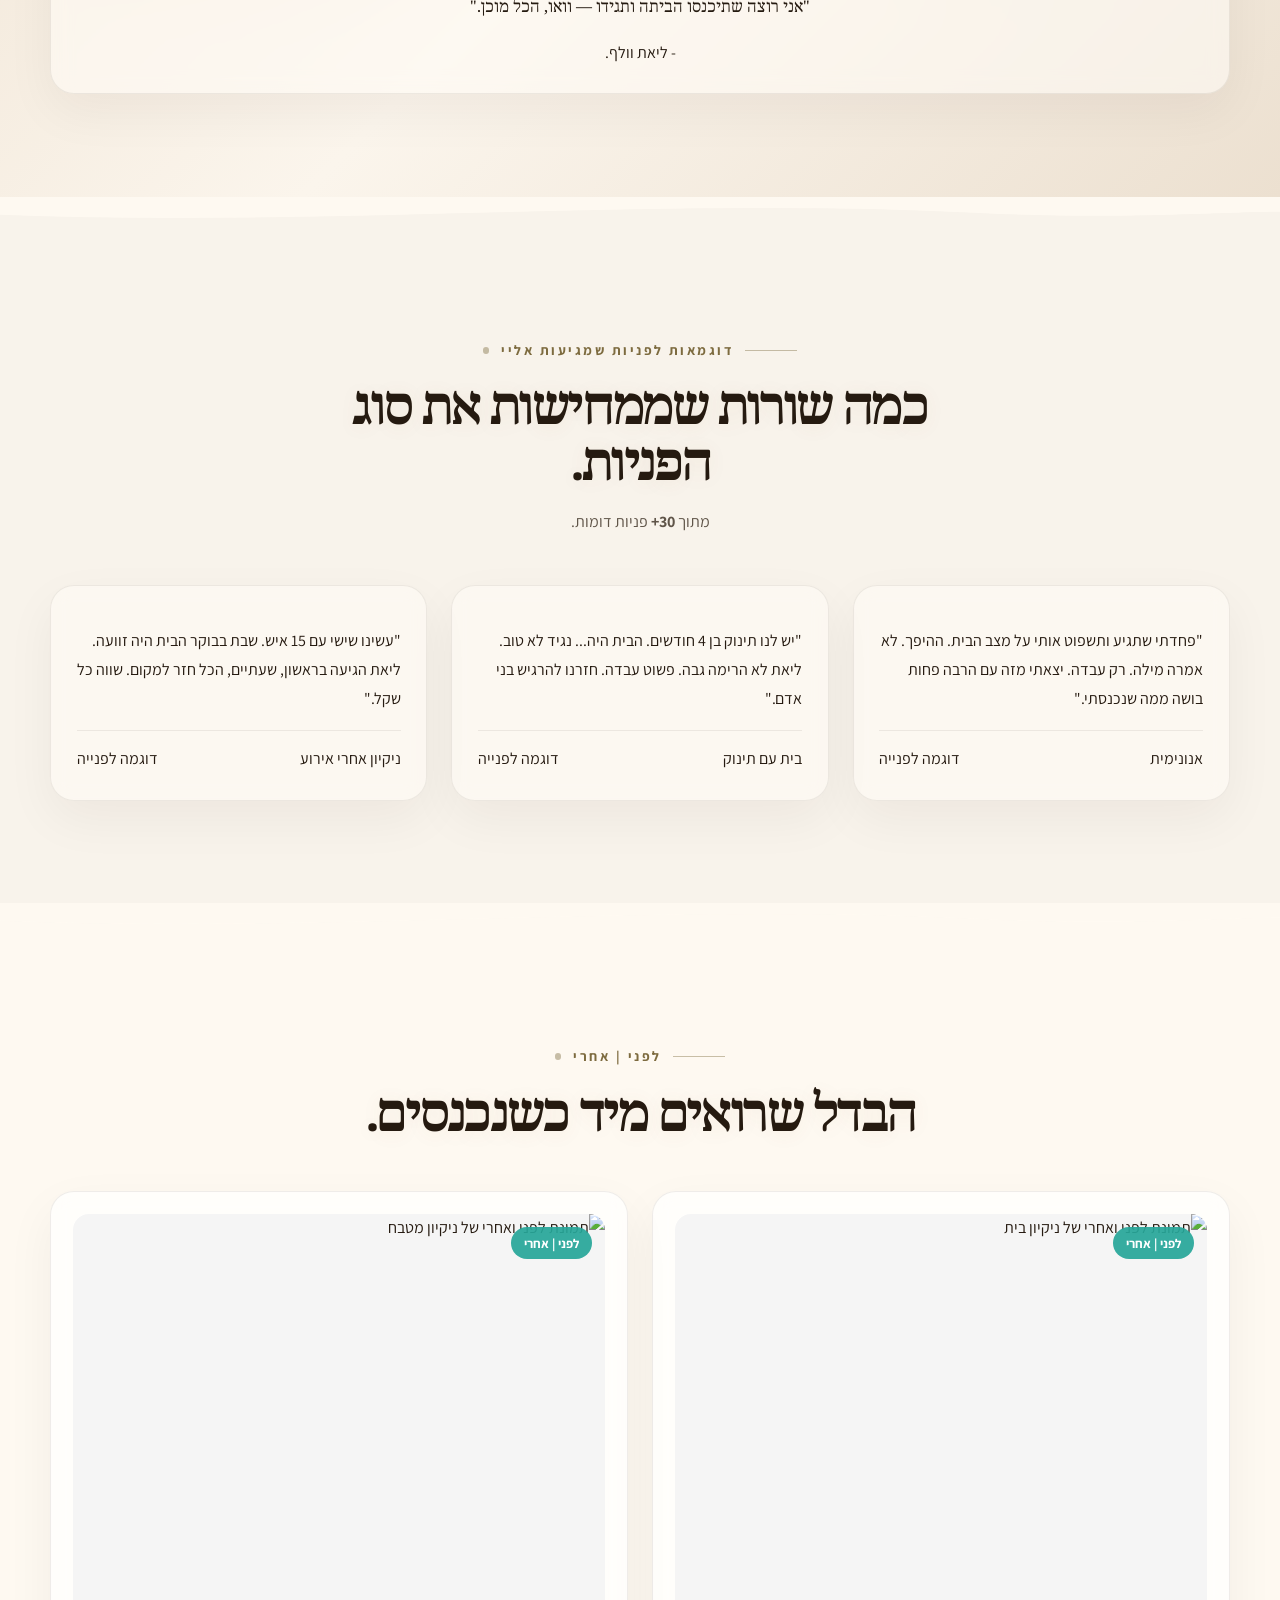
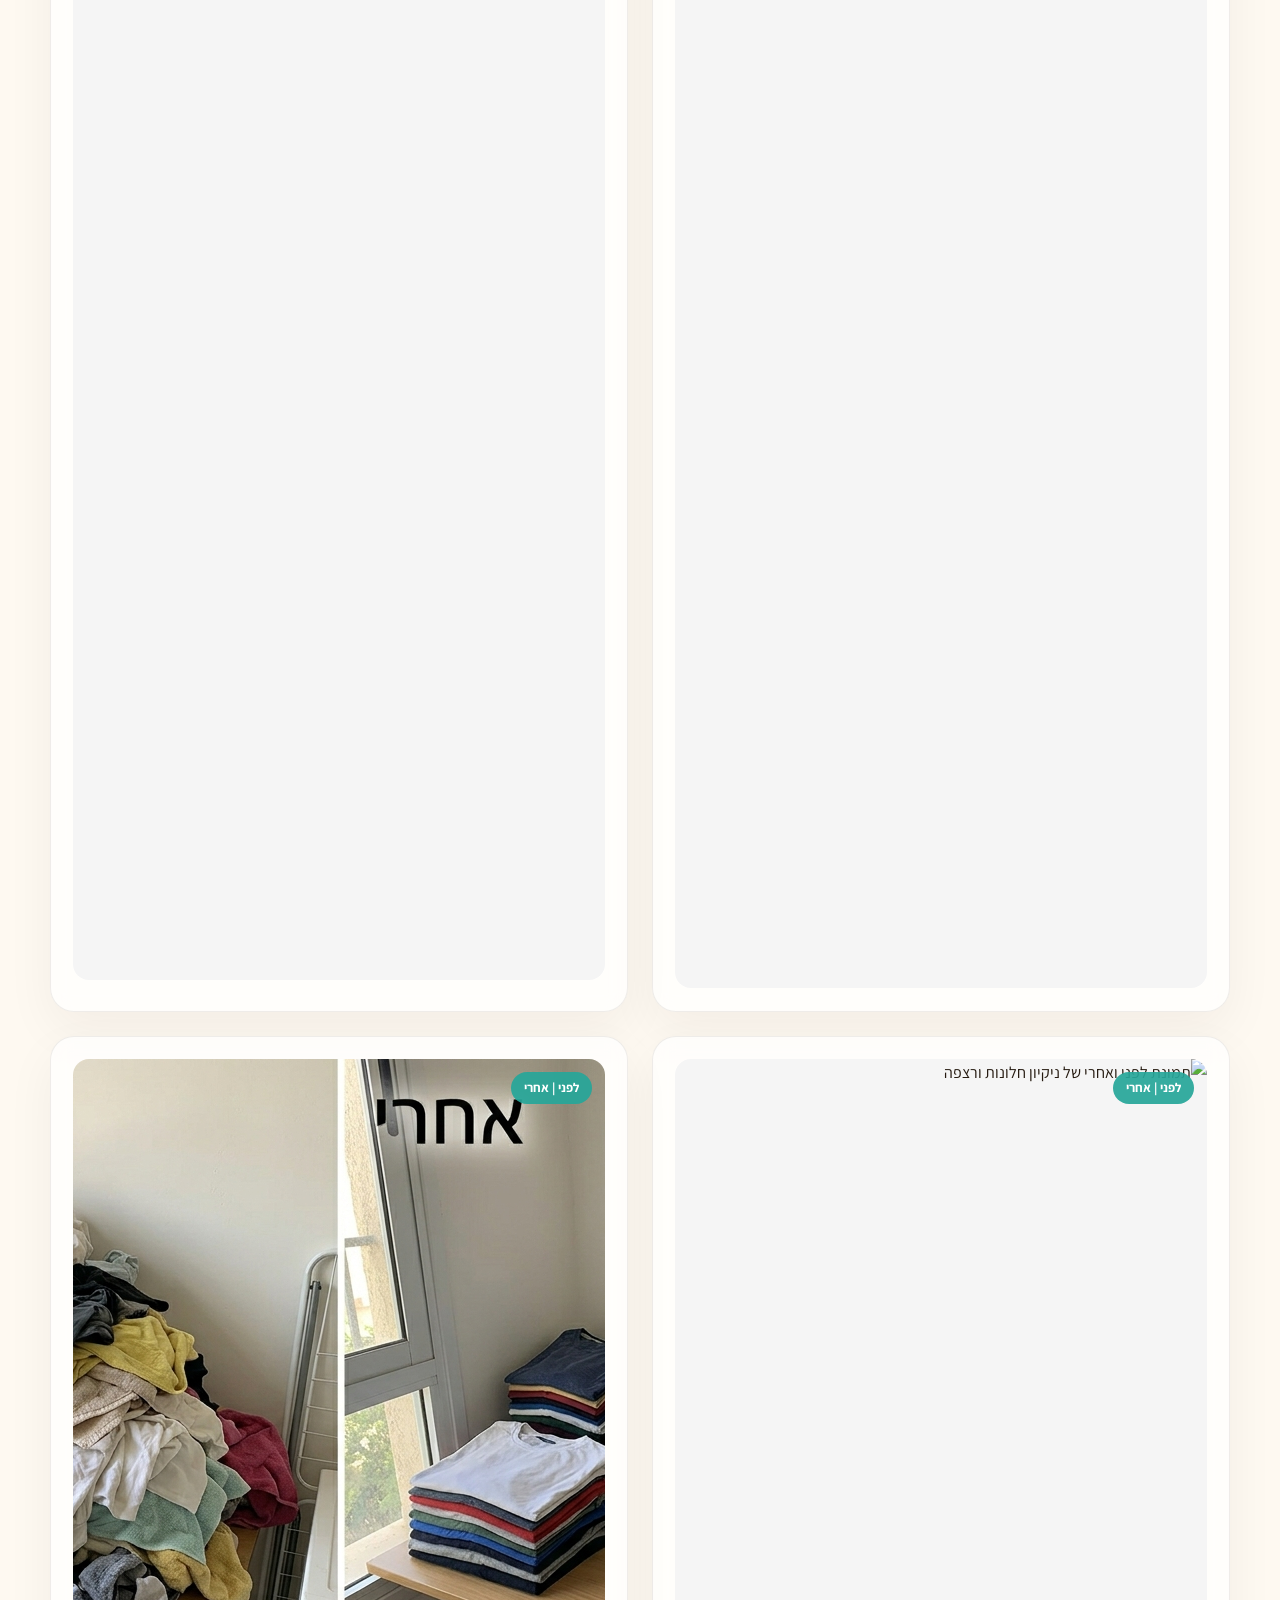
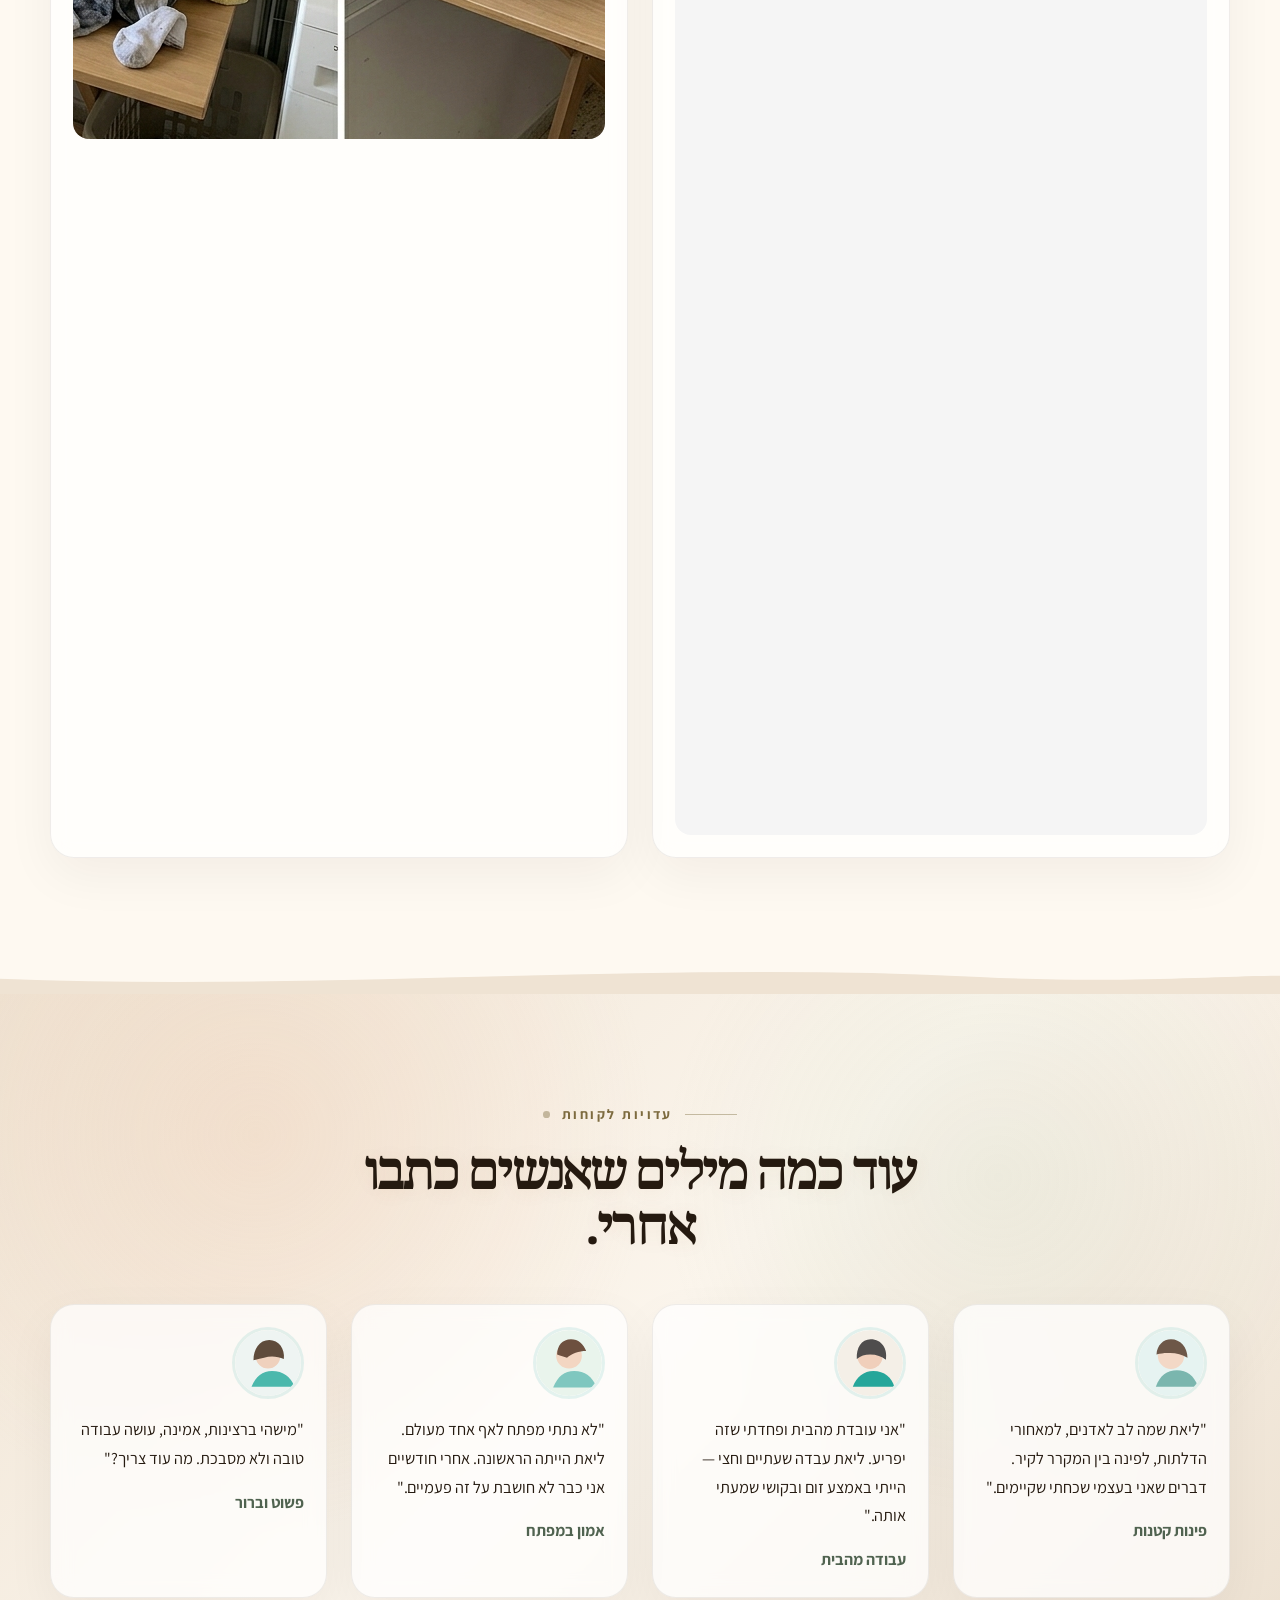
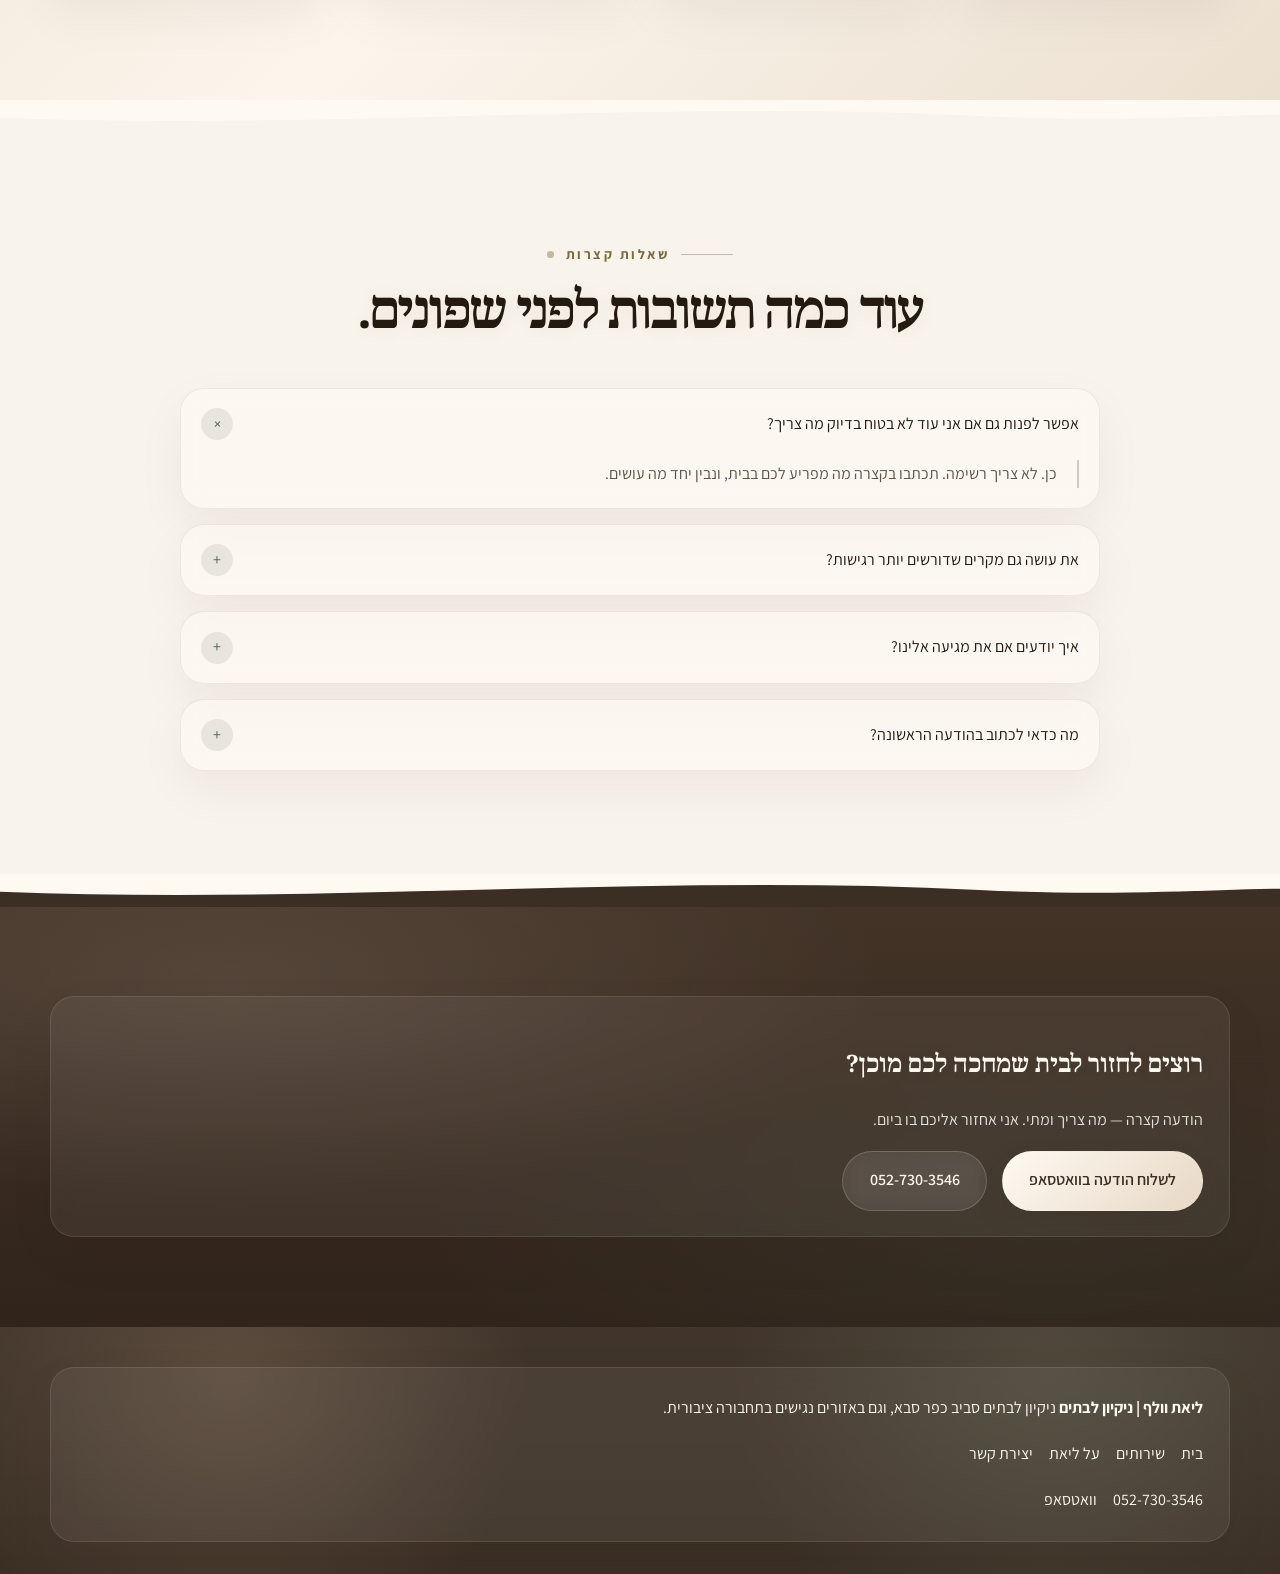
==== commit 03aaf349: "Add weekly availability and update before-after gallery" ====
--- a/index.html
+++ b/index.html
@@ -141,7 +141,7 @@
                 </a>
 
                 <a class="btn btn--ghost" href="tel:+972527303546">052-730-3546</a>
-                <a class="btn btn--soft" href="#before-after">קרא עוד</a>
+                <a class="btn btn--soft" href="#availability">קרא עוד</a>
               </div>
 
               <div class="hero__meta">
@@ -178,6 +178,31 @@
         </div>
       </section>
 
+      <div class="section-divider section-divider--to-light-alt" aria-hidden="true">
+        <svg viewBox="0 0 1440 60" preserveAspectRatio="none">
+          <path d="M0,30 C360,60 720,0 1080,30 C1260,45 1380,20 1440,30 L1440,60 L0,60 Z"></path>
+        </svg>
+      </div>
+
+      <section class="section light-section light-section--alt availability-section" id="availability">
+        <span class="decor decor--blob decor--sage decor--section-right magic-blob" aria-hidden="true">
+          <span class="decor__inner"></span>
+        </span>
+        <div class="container">
+          <div class="section-head section-head--center" data-animate>
+            <span class="eyebrow">זמינות השבוע</span>
+            <h2 class="section-title">חלונות פנויים השבוע.</h2>
+            <p class="section-text">כמה ימים שכבר פתוחים, וכמה שכבר נתפסו.</p>
+          </div>
+
+          <div class="availability-board" data-availability-board data-stagger-grid></div>
+
+          <p class="availability-note" data-animate>
+            אם לא מצאתם יום שמתאים, <a href="https://wa.me/972527303546?text=%D7%94%D7%99%D7%99%20%D7%9C%D7%99%D7%90%D7%AA%2C%20%D7%9C%D7%90%20%D7%9E%D7%A6%D7%90%D7%AA%D7%99%20%D7%99%D7%95%D7%9D%20%D7%A9%D7%9E%D7%AA%D7%90%D7%99%D7%9D%20%D7%91%D7%9C%D7%95%D7%97%20%D7%95%D7%90%D7%A9%D7%9E%D7%97%20%D7%9C%D7%91%D7%93%D7%95%D7%A7%20%D7%A9%D7%91%D7%95%D7%A2%20%D7%90%D7%97%D7%A8." target="_blank" rel="noreferrer">כתבו לי</a> ואבדוק מולכם שבוע אחר.
+          </p>
+        </div>
+      </section>
+
       <div class="section-divider section-divider--to-dark" aria-hidden="true">
         <svg viewBox="0 0 1440 60" preserveAspectRatio="none">
           <path d="M0,30 C360,60 720,0 1080,30 C1260,45 1380,20 1440,30 L1440,60 L0,60 Z"></path>
@@ -316,56 +341,32 @@
           </div>
 
           <div class="comparison-grid" data-stagger-grid>
-            <article class="comparison-card" data-animate>
-              <div class="comparison-card__split">
-                <figure class="comparison-card__media">
-                  <img src="/assets/before-home.svg" alt="לפני ניקיון בסלון" width="400" height="260" loading="lazy" />
-                  <figcaption class="comparison-card__label">לפני</figcaption>
-                </figure>
-                <figure class="comparison-card__media">
-                  <img src="/assets/service-home.svg" alt="אחרי ניקיון בסלון" width="400" height="260" loading="lazy" />
-                  <figcaption class="comparison-card__label comparison-card__label--after">אחרי</figcaption>
-                </figure>
-              </div>
-            </article>
-
-            <article class="comparison-card" data-animate>
-              <div class="comparison-card__split">
-                <figure class="comparison-card__media">
-                  <img src="/assets/before-kitchen.svg" alt="לפני ניקיון במטבח" width="400" height="260" loading="lazy" />
-                  <figcaption class="comparison-card__label">לפני</figcaption>
-                </figure>
-                <figure class="comparison-card__media">
-                  <img src="/assets/service-kitchen.svg" alt="אחרי ניקיון במטבח" width="400" height="260" loading="lazy" />
-                  <figcaption class="comparison-card__label comparison-card__label--after">אחרי</figcaption>
-                </figure>
-              </div>
-            </article>
-
-            <article class="comparison-card" data-animate>
-              <div class="comparison-card__split">
-                <figure class="comparison-card__media">
-                  <img src="/assets/before-windows.svg" alt="לפני ניקיון חלונות ורצפה" width="400" height="260" loading="lazy" />
-                  <figcaption class="comparison-card__label">לפני</figcaption>
-                </figure>
-                <figure class="comparison-card__media">
-                  <img src="/assets/service-windows.svg" alt="אחרי ניקיון חלונות ורצפה" width="400" height="260" loading="lazy" />
-                  <figcaption class="comparison-card__label comparison-card__label--after">אחרי</figcaption>
-                </figure>
-              </div>
-            </article>
-
-            <article class="comparison-card" data-animate>
-              <div class="comparison-card__split">
-                <figure class="comparison-card__media">
-                  <img src="/assets/before-bedroom.svg" alt="לפני ניקיון בחדר שינה" width="400" height="260" loading="lazy" />
-                  <figcaption class="comparison-card__label">לפני</figcaption>
-                </figure>
-                <figure class="comparison-card__media">
-                  <img src="/assets/service-bedroom.svg" alt="אחרי ניקיון בחדר שינה" width="400" height="260" loading="lazy" />
-                  <figcaption class="comparison-card__label comparison-card__label--after">אחרי</figcaption>
-                </figure>
-              </div>
+            <article class="comparison-card comparison-card--single" data-animate>
+              <figure class="comparison-card__media">
+                <img src="/assets/beforeafter1.png" alt="תמונת לפני ואחרי של ניקיון בית" width="2815" height="1374" loading="lazy" />
+                <figcaption class="comparison-card__label comparison-card__label--after">לפני | אחרי</figcaption>
+              </figure>
+            </article>
+
+            <article class="comparison-card comparison-card--single" data-animate>
+              <figure class="comparison-card__media">
+                <img src="/assets/beforeafter2.png" alt="תמונת לפני ואחרי של ניקיון מטבח" width="2817" height="1366" loading="lazy" />
+                <figcaption class="comparison-card__label comparison-card__label--after">לפני | אחרי</figcaption>
+              </figure>
+            </article>
+
+            <article class="comparison-card comparison-card--single" data-animate>
+              <figure class="comparison-card__media">
+                <img src="/assets/beforeafter3.png" alt="תמונת לפני ואחרי של ניקיון חלונות ורצפה" width="2814" height="1376" loading="lazy" />
+                <figcaption class="comparison-card__label comparison-card__label--after">לפני | אחרי</figcaption>
+              </figure>
+            </article>
+
+            <article class="comparison-card comparison-card--single" data-animate>
+              <figure class="comparison-card__media">
+                <img src="/assets/beforeafter4.png" alt="תמונת לפני ואחרי של ניקיון חדר" width="1404" height="680" loading="lazy" />
+                <figcaption class="comparison-card__label comparison-card__label--after">לפני | אחרי</figcaption>
+              </figure>
             </article>
           </div>
         </div>
@@ -585,6 +586,7 @@
         </svg>
       </a>
     </div>
+    <script src="/availability.js"></script>
     <script src="/sentences.js"></script>
     <script src="/reviews.js"></script>
   </body>
--- a/styles.css
+++ b/styles.css
@@ -304,6 +304,22 @@
   box-shadow: 0 28px 72px rgba(37, 26, 16, 0.1);
 }
 
+.hero-services--enhanced::before {
+  content: "";
+  position: absolute;
+  inset: 0;
+  background:
+    linear-gradient(90deg, rgba(254, 249, 241, 0.96) 0%, rgba(254, 249, 241, 0.9) 40%, rgba(233, 247, 241, 0.7) 100%),
+    url("/assets/clean-home.svg") center / cover no-repeat;
+  opacity: 0.92;
+  pointer-events: none;
+}
+
+.hero-services--enhanced .page-hero__card {
+  background: rgba(255, 252, 247, 0.9);
+  box-shadow: 0 28px 72px rgba(37, 26, 16, 0.1);
+}
+
 .hero__card,
 .page-hero__card {
   position: relative;
@@ -588,6 +604,20 @@
   flex-direction: column;
 }
 
+.page--services .services-grid .card__icon {
+  width: 3rem;
+  height: 3rem;
+  margin-bottom: 0.85rem;
+  background: rgba(255, 255, 255, 0.14);
+  border: 1px solid rgba(255, 255, 255, 0.1);
+  box-shadow: 0 10px 26px rgba(15, 23, 42, 0.14);
+}
+
+.page--services .services-grid .card__icon svg {
+  width: 1.35rem;
+  height: 1.35rem;
+}
+
 .page--services .services-grid .card__photo img {
   transition: transform var(--transition);
 }
@@ -640,6 +670,134 @@
 .testimonials-grid {
   display: grid;
   gap: 1.5rem;
+}
+
+.availability-section .section-head {
+  max-width: 38rem;
+}
+
+.availability-board {
+  display: grid;
+  grid-template-columns: repeat(5, minmax(0, 1fr));
+  gap: 1rem;
+}
+
+.availability-card {
+  display: grid;
+  gap: 0.95rem;
+  align-content: start;
+  min-height: 100%;
+  padding: 1.3rem;
+  border-radius: 1.35rem;
+  border: 1px solid rgba(59, 47, 36, 0.08);
+  background: rgba(255, 252, 247, 0.74);
+  box-shadow: var(--shadow-soft);
+  backdrop-filter: blur(10px);
+  transition: transform var(--transition), box-shadow var(--transition), border-color var(--transition);
+}
+
+.availability-card--available:hover,
+.availability-card--limited:hover {
+  transform: translateY(-4px);
+  box-shadow: var(--shadow-medium);
+}
+
+.availability-card__top {
+  display: flex;
+  flex-direction: column;
+  gap: 0.8rem;
+  align-items: flex-start;
+}
+
+.availability-card__day {
+  font-family: "Noto Serif Hebrew", Georgia, serif;
+  font-size: 1.4rem;
+  line-height: 1.1;
+}
+
+.availability-card__status {
+  display: inline-flex;
+  align-items: center;
+  justify-content: center;
+  min-height: 2rem;
+  padding: 0.3rem 0.8rem;
+  border-radius: 999px;
+  font-size: 0.82rem;
+  font-weight: 700;
+}
+
+.availability-card__time {
+  margin: 0;
+  color: var(--text-muted);
+  font-size: 1rem;
+  font-weight: 600;
+}
+
+.availability-card__action,
+.availability-card__meta {
+  display: inline-flex;
+  align-items: center;
+  justify-content: center;
+  min-height: 2.7rem;
+  margin-top: auto;
+  padding: 0.72rem 1rem;
+  border-radius: 999px;
+  font-weight: 700;
+}
+
+.availability-card__action {
+  background: linear-gradient(135deg, #3b2f24 0%, #564233 100%);
+  color: var(--text-on-dark);
+  box-shadow: 0 10px 24px rgba(59, 47, 36, 0.18);
+}
+
+.availability-card__meta {
+  color: var(--text-soft);
+  background: rgba(59, 47, 36, 0.05);
+}
+
+.availability-card--available {
+  border-color: rgba(80, 99, 80, 0.12);
+}
+
+.availability-card--available .availability-card__status {
+  background: rgba(80, 99, 80, 0.12);
+  color: var(--accent-teal);
+}
+
+.availability-card--limited {
+  border-color: rgba(190, 134, 73, 0.16);
+}
+
+.availability-card--limited .availability-card__status {
+  background: rgba(190, 134, 73, 0.14);
+  color: #9c6724;
+}
+
+.availability-card--full {
+  background: rgba(247, 242, 235, 0.72);
+  border-color: rgba(59, 47, 36, 0.06);
+}
+
+.availability-card--full .availability-card__status {
+  background: rgba(59, 47, 36, 0.08);
+  color: var(--text-soft);
+}
+
+.availability-card--full .availability-card__time,
+.availability-card__meta--disabled {
+  color: var(--text-soft);
+}
+
+.availability-note {
+  margin: 1.35rem auto 0;
+  text-align: center;
+  color: var(--text-muted);
+}
+
+.availability-note a {
+  color: var(--accent-teal);
+  font-weight: 700;
 }
 
 .comparison-grid {
@@ -696,6 +854,10 @@
 
 .comparison-card__label--after {
   background: rgba(38, 166, 154, 0.92);
+}
+
+.comparison-card--single .comparison-card__media img {
+  aspect-ratio: 2.05 / 1;
 }
 
 .testimonials-grid {
@@ -798,6 +960,12 @@
   align-items: flex-start;
   gap: 1rem;
   margin-bottom: 1rem;
+}
+
+.service-cta-inline {
+  display: flex;
+  justify-content: center;
+  margin-top: 1.8rem;
 }
 
 .story-band__wrap {
@@ -1159,6 +1327,7 @@
   .grid--3,
   .services-grid,
   .reviews-grid,
+  .availability-board,
   .comparison-grid,
   .testimonials-grid {
     grid-template-columns: repeat(2, minmax(0, 1fr));
@@ -1244,11 +1413,23 @@
   .grid--3,
   .services-grid,
   .reviews-grid,
-  .comparison-grid,
-  .testimonials-grid,
   .flow-steps,
   .mobile-cta__row {
     grid-template-columns: 1fr;
+  }
+
+  .availability-board {
+    display: grid;
+    grid-auto-flow: column;
+    grid-auto-columns: minmax(15rem, 78vw);
+    grid-template-columns: none;
+    overflow-x: auto;
+    padding-bottom: 0.25rem;
+    scroll-snap-type: x proximity;
+  }
+
+  .availability-board > * {
+    scroll-snap-align: start;
   }
 
   .comparison-card__split {
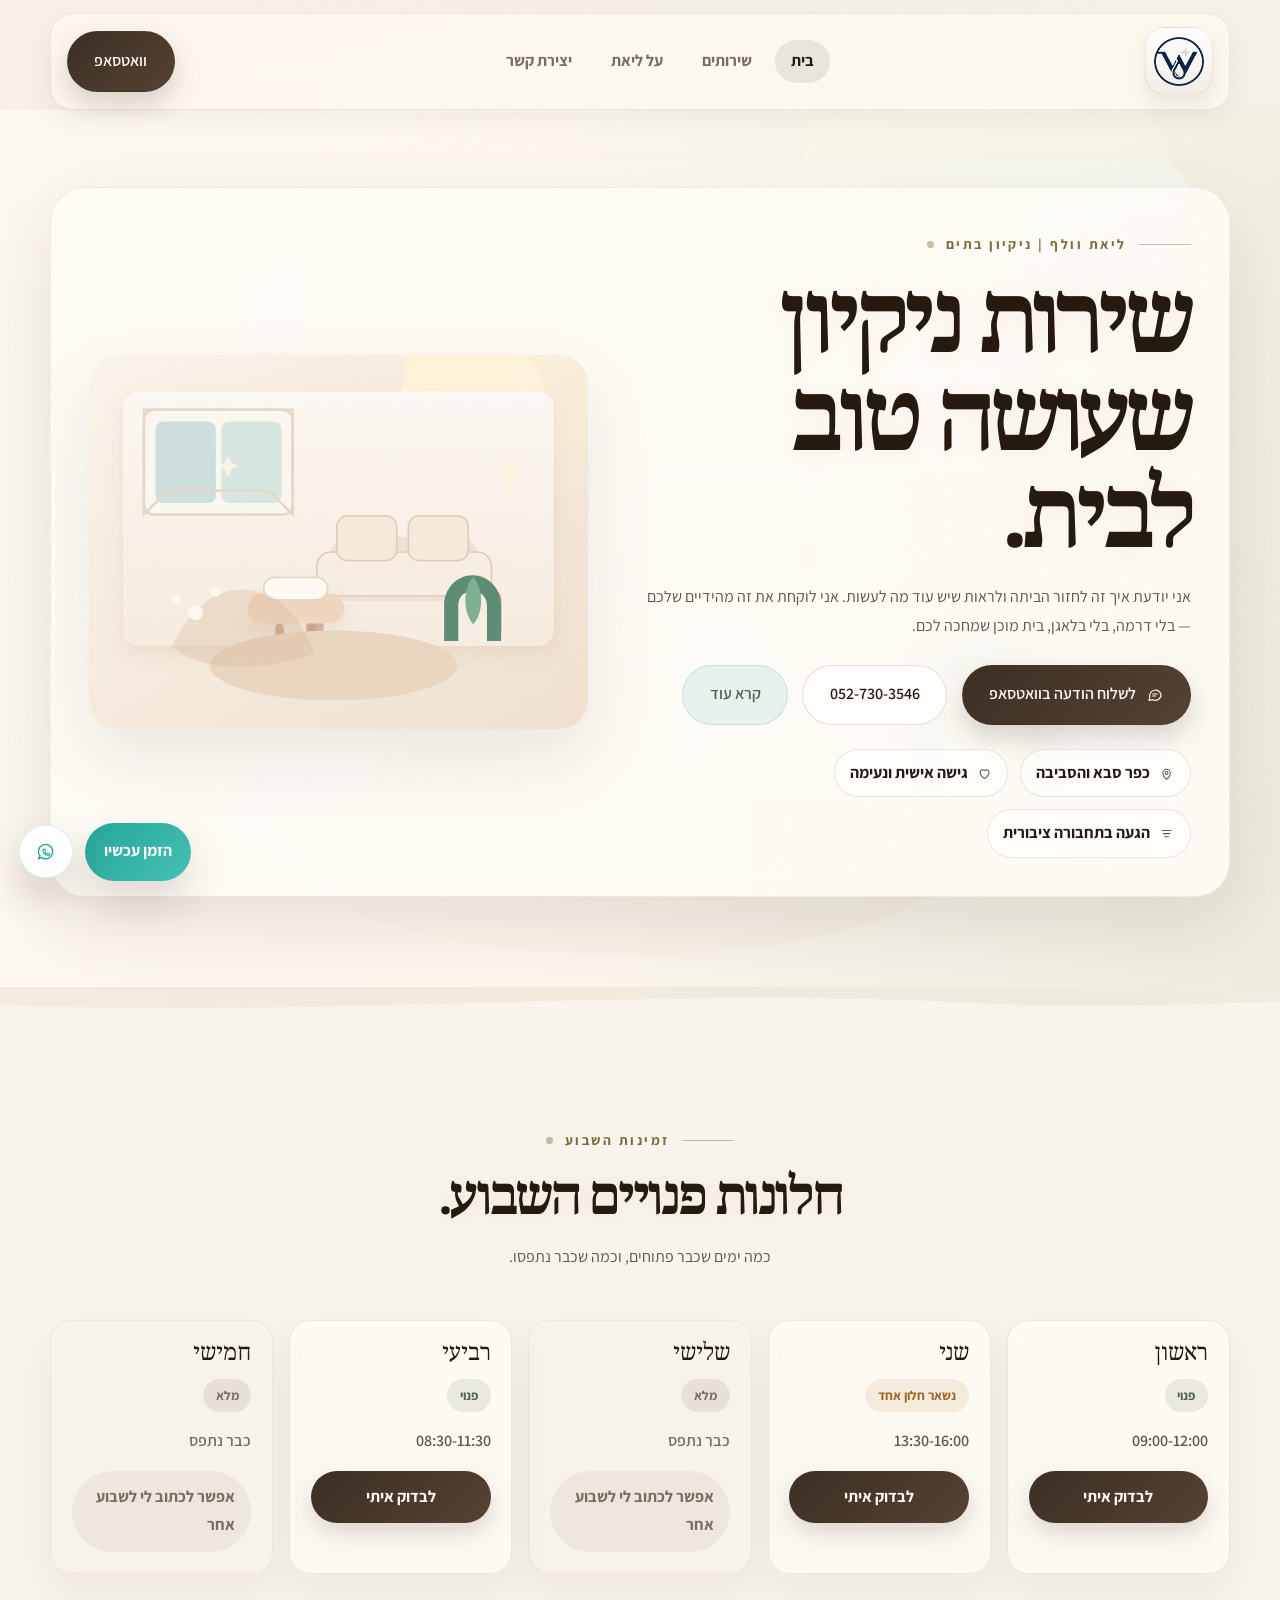
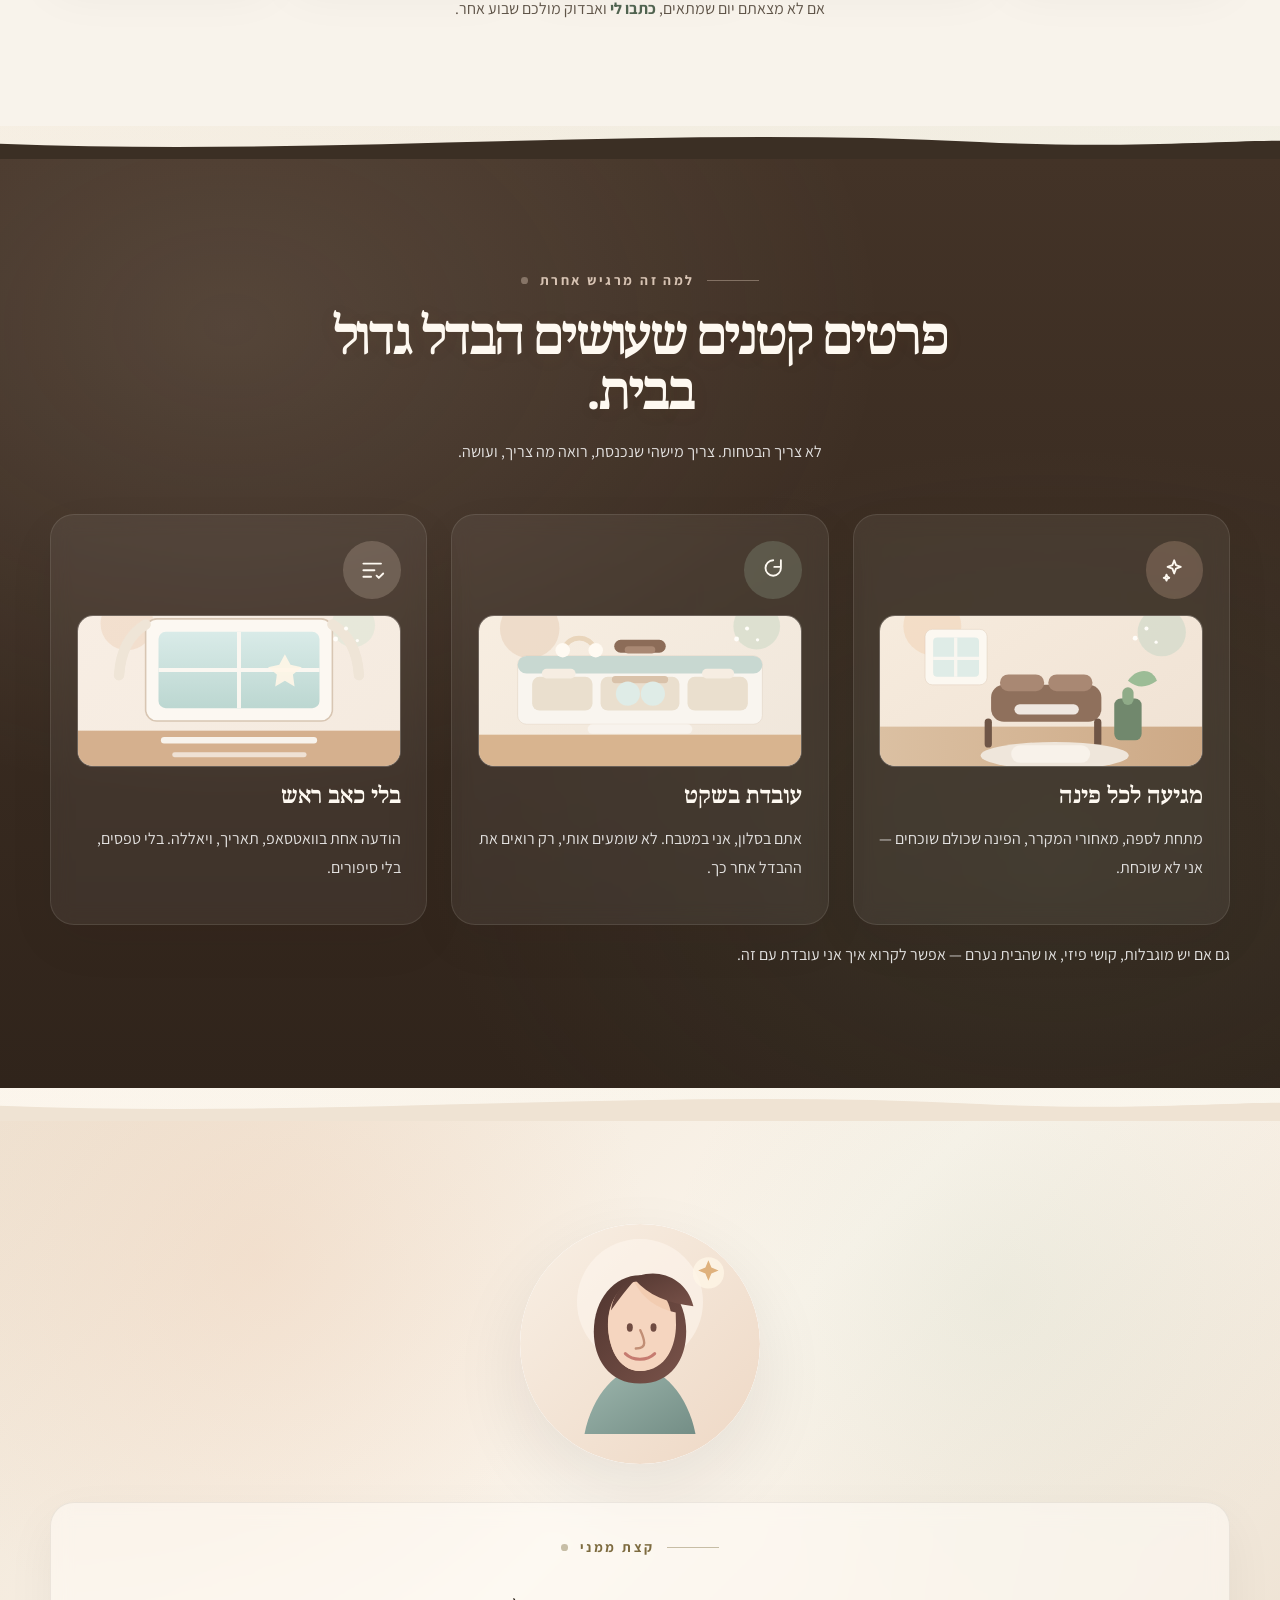
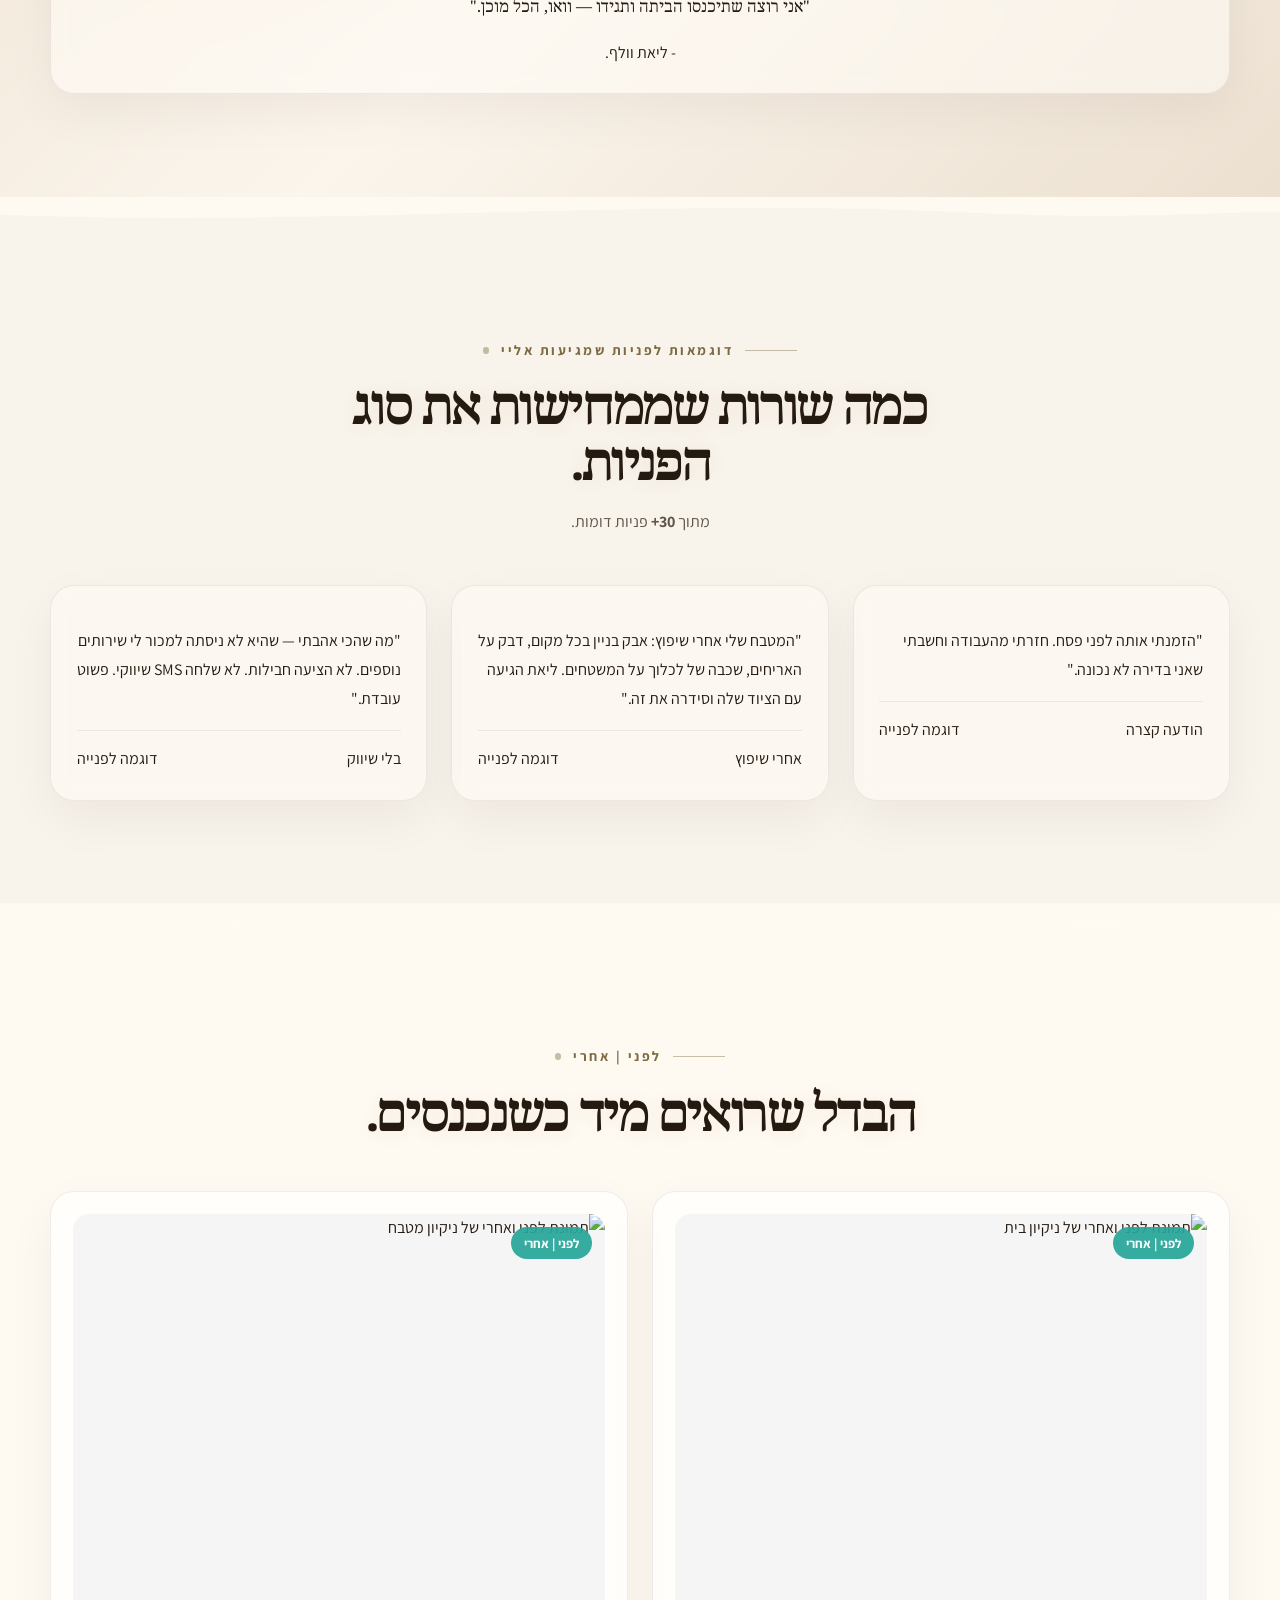
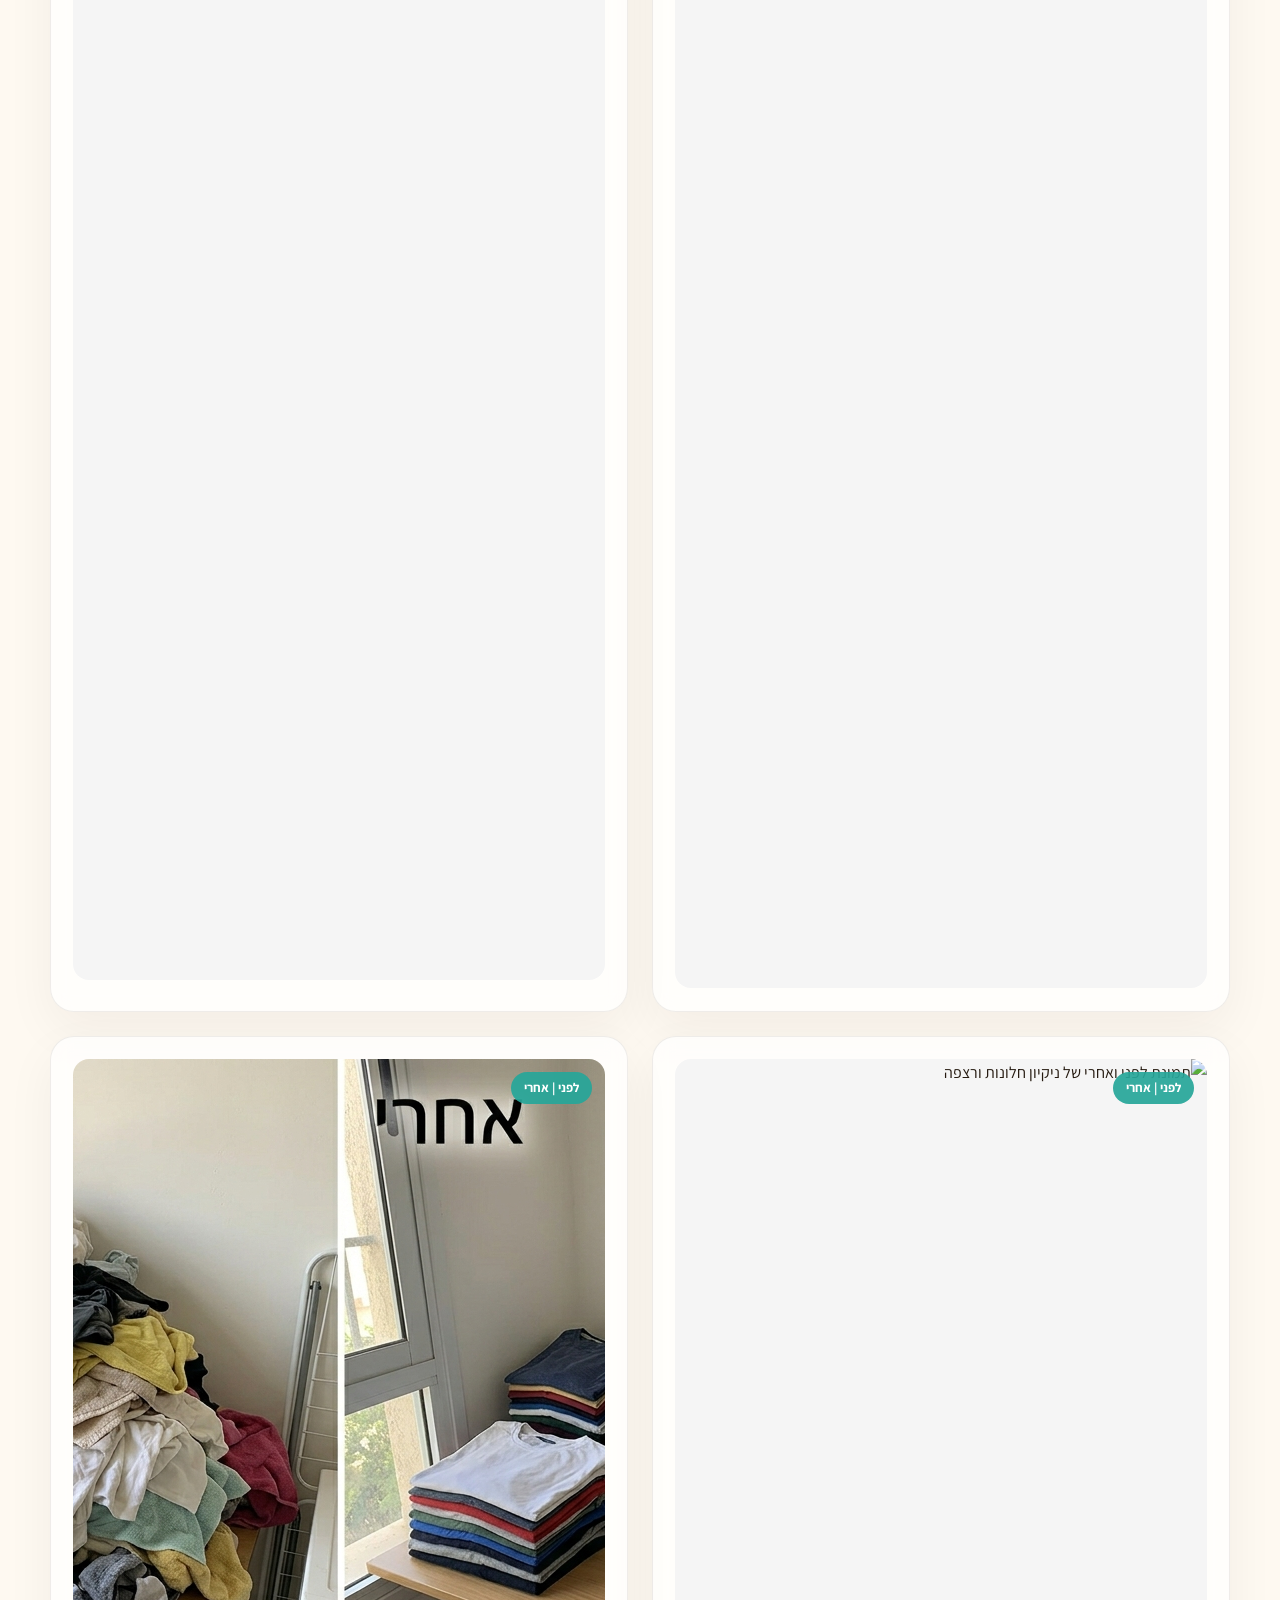
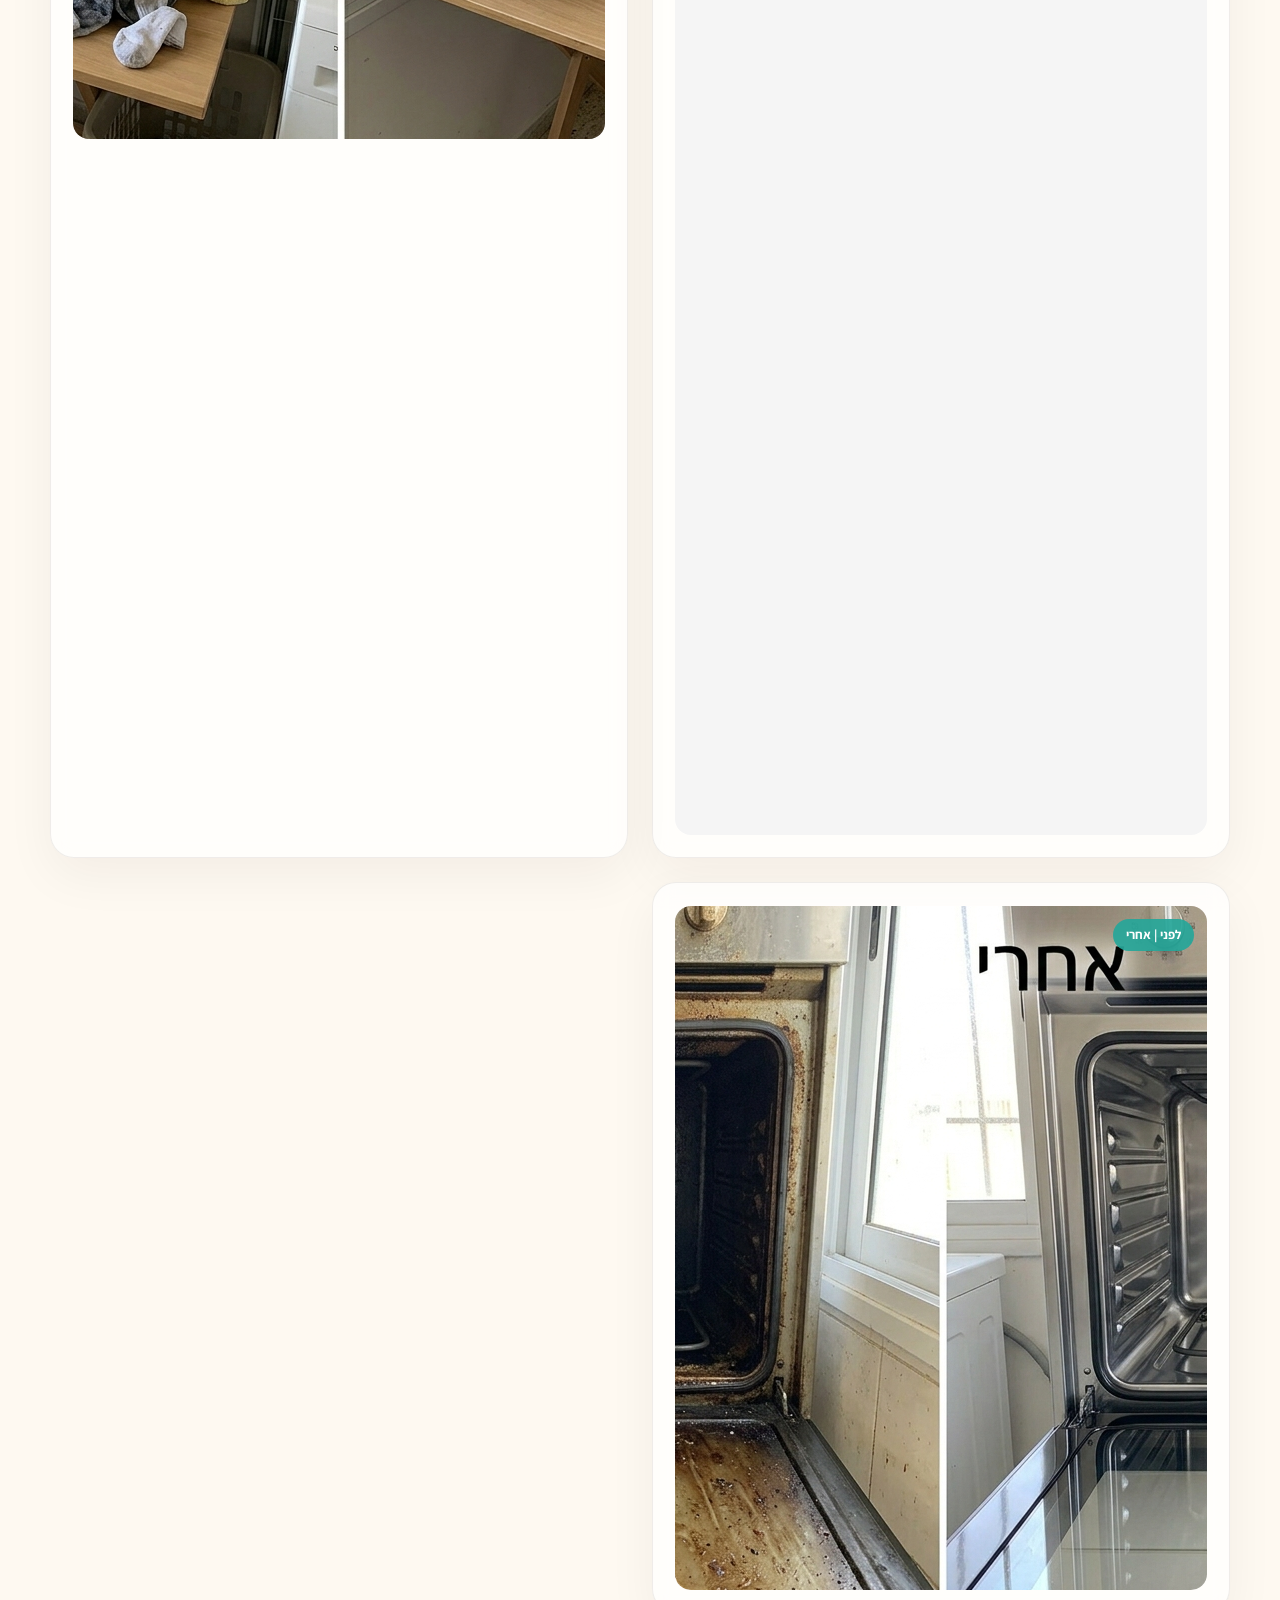
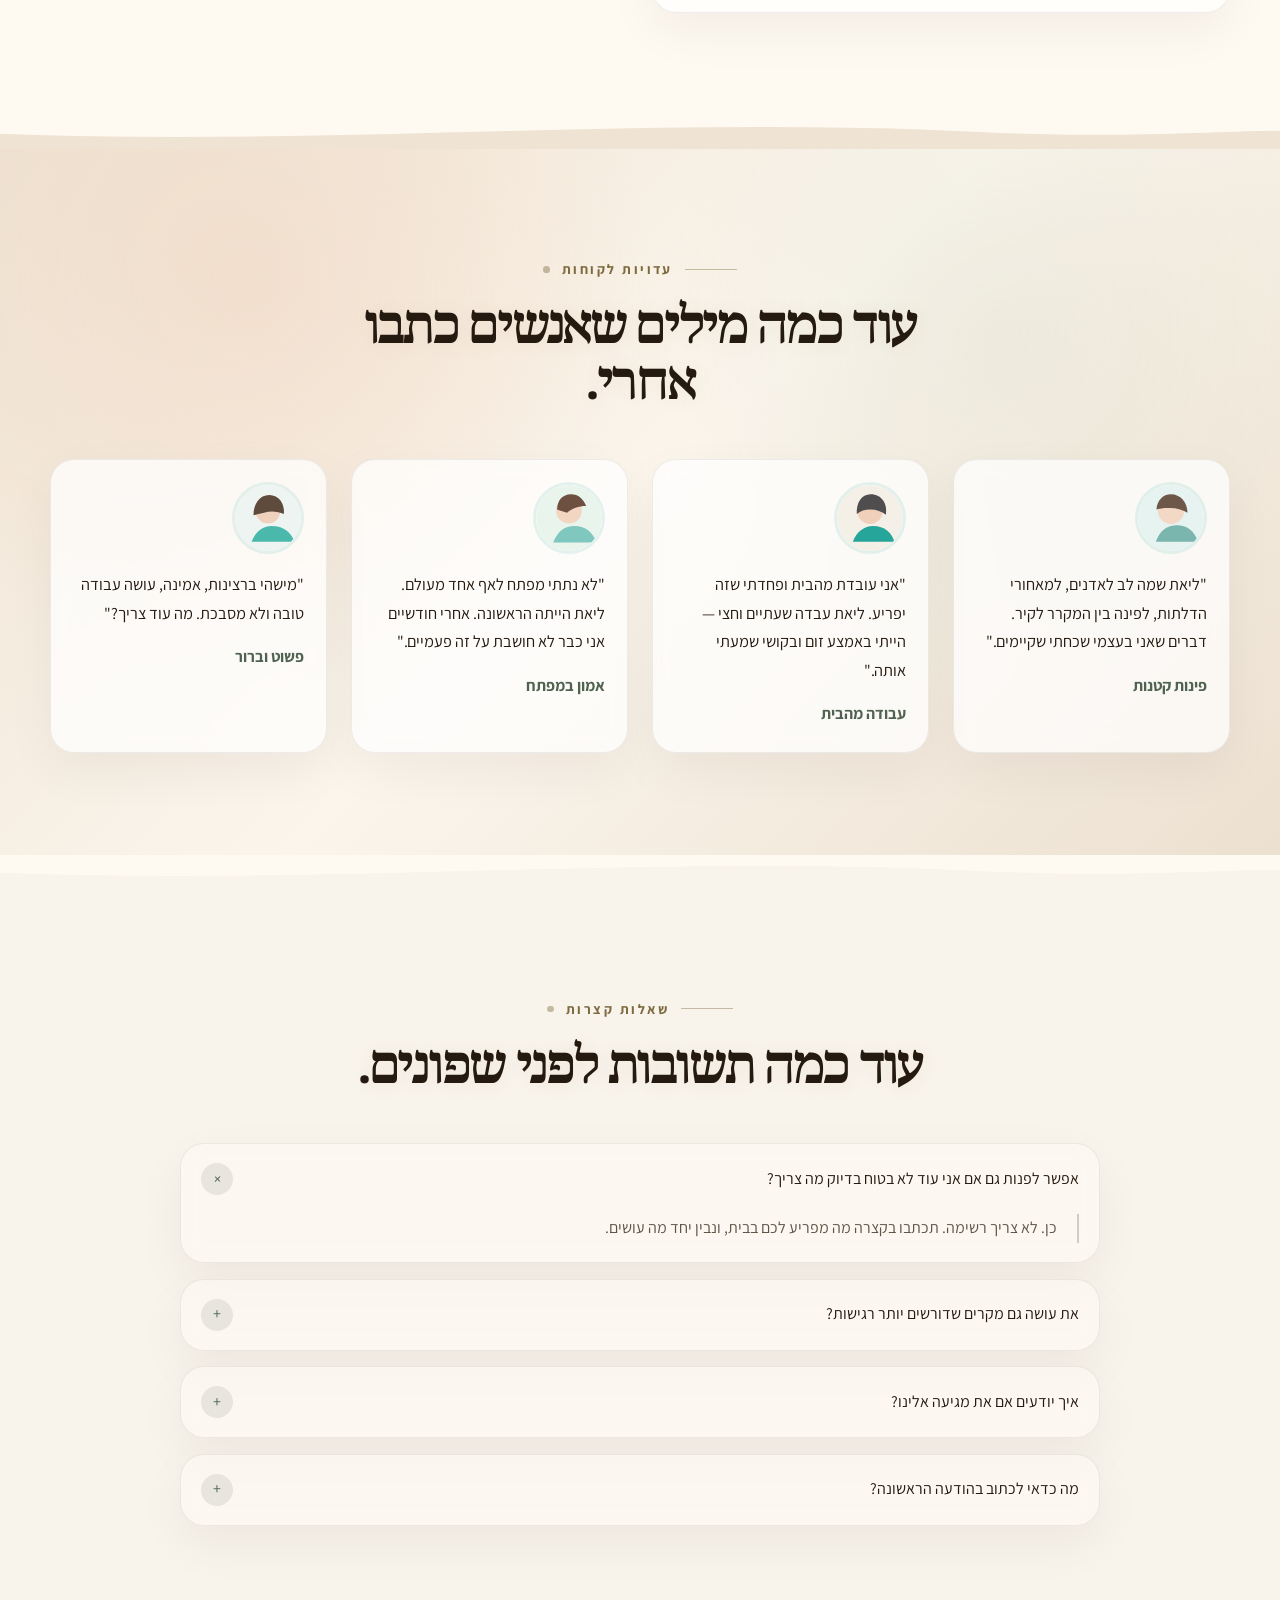
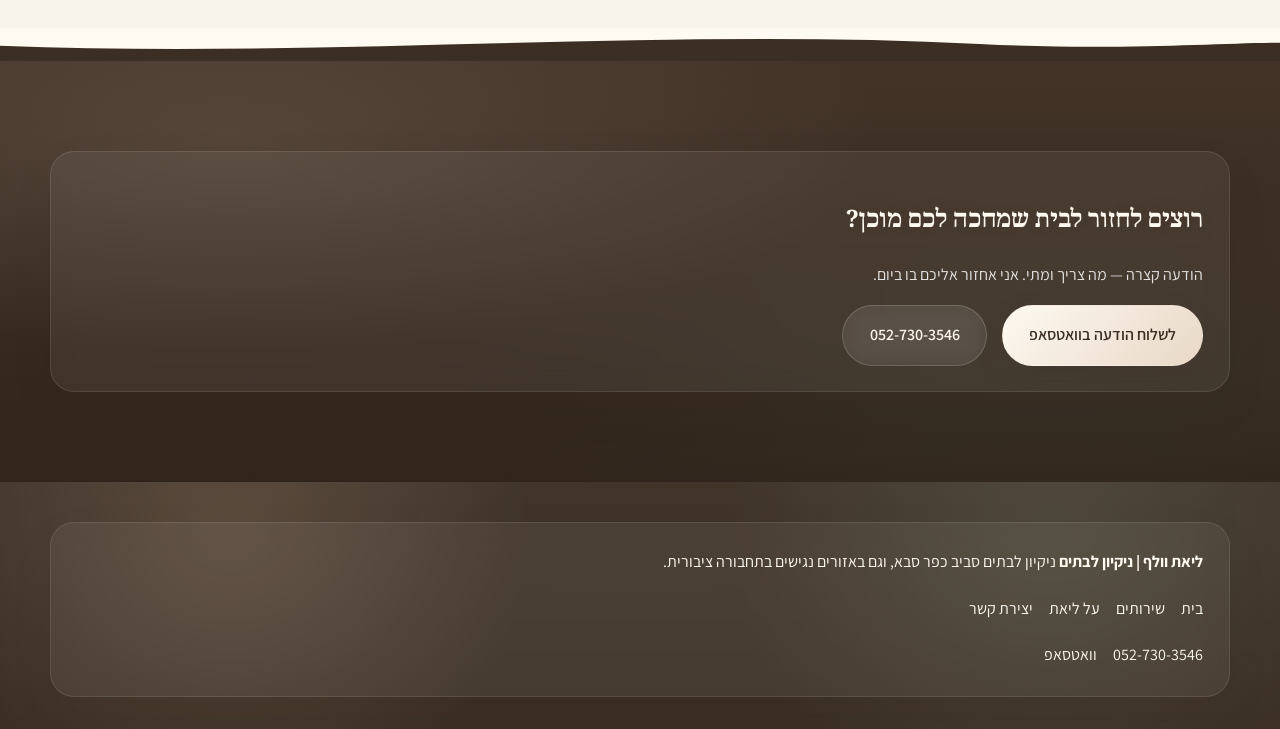
==== commit 52e26266: "Add fifth before-after image" ====
--- a/index.html
+++ b/index.html
@@ -368,6 +368,13 @@
                 <figcaption class="comparison-card__label comparison-card__label--after">לפני | אחרי</figcaption>
               </figure>
             </article>
+
+            <article class="comparison-card comparison-card--single" data-animate>
+              <figure class="comparison-card__media">
+                <img src="/assets/beforeafter5.png" alt="תמונת לפני ואחרי של ניקיון נוסף" width="1404" height="684" loading="lazy" />
+                <figcaption class="comparison-card__label comparison-card__label--after">לפני | אחרי</figcaption>
+              </figure>
+            </article>
           </div>
         </div>
       </section>
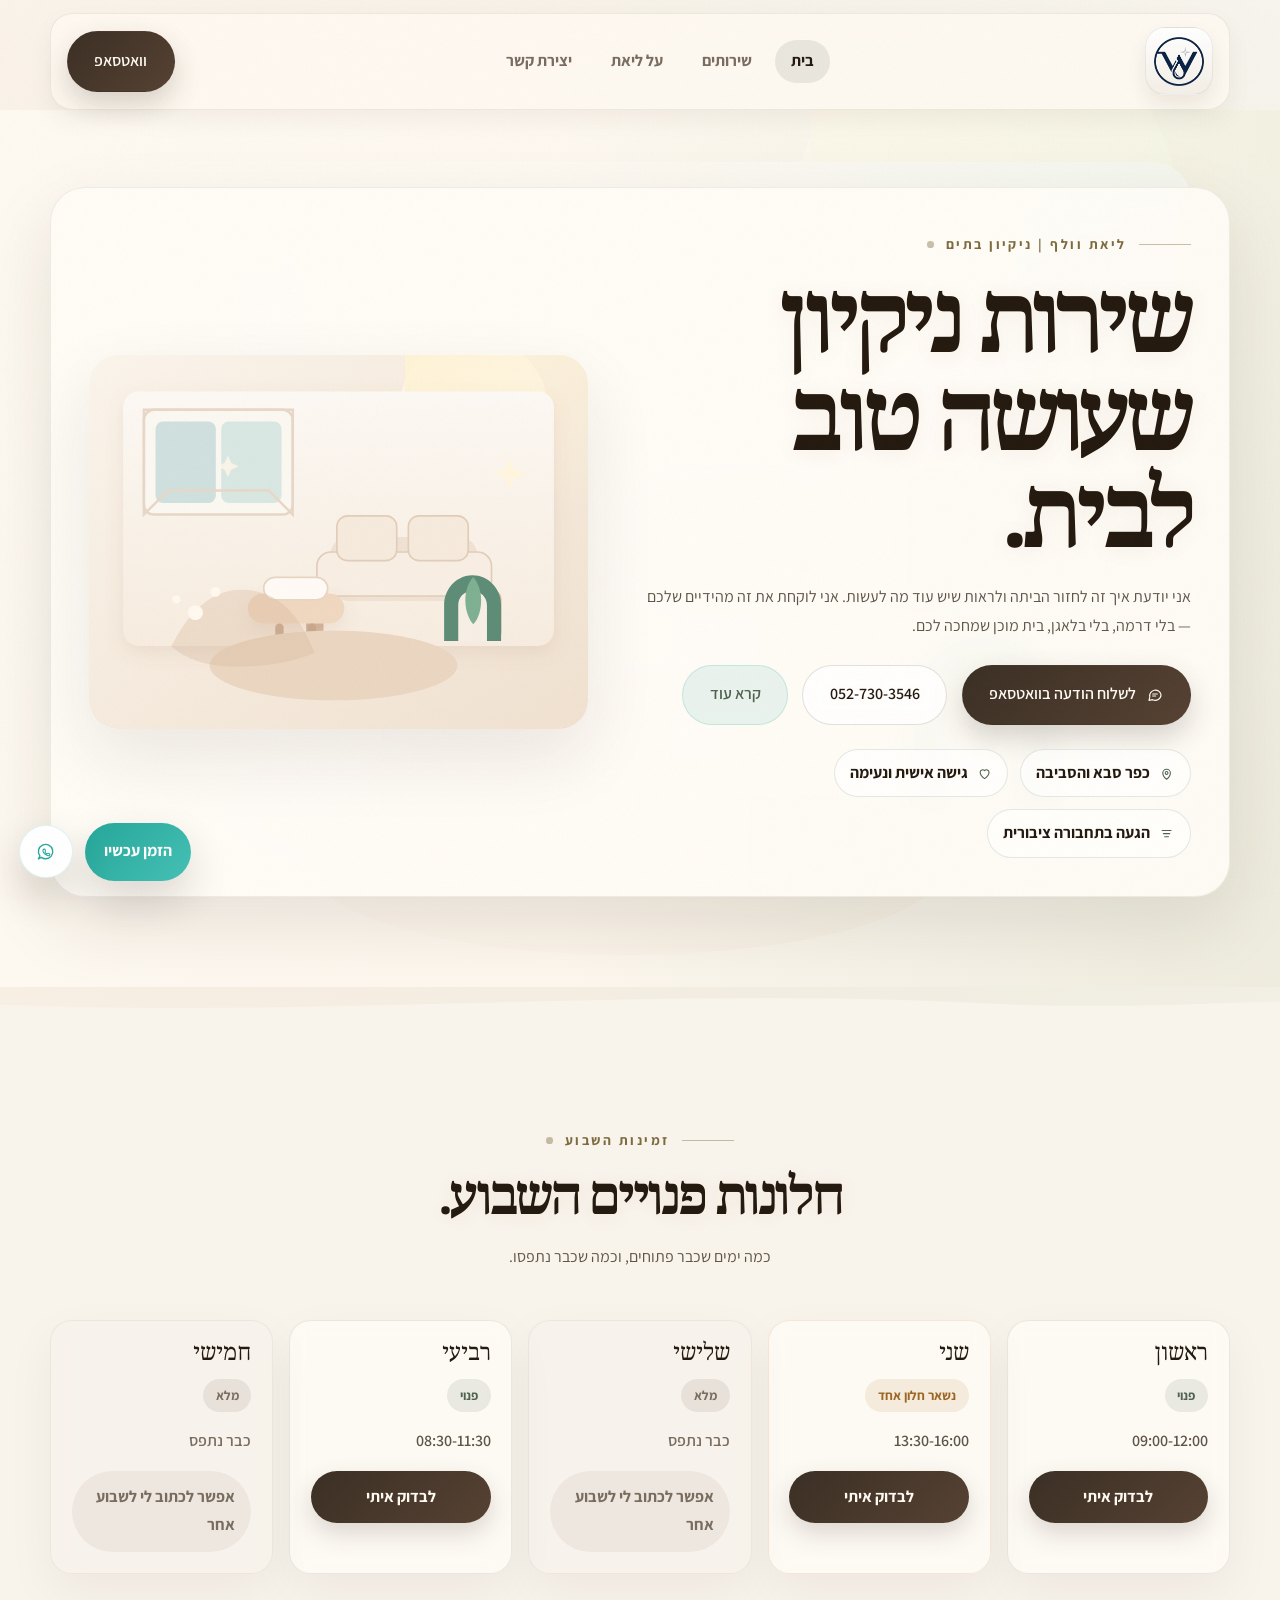
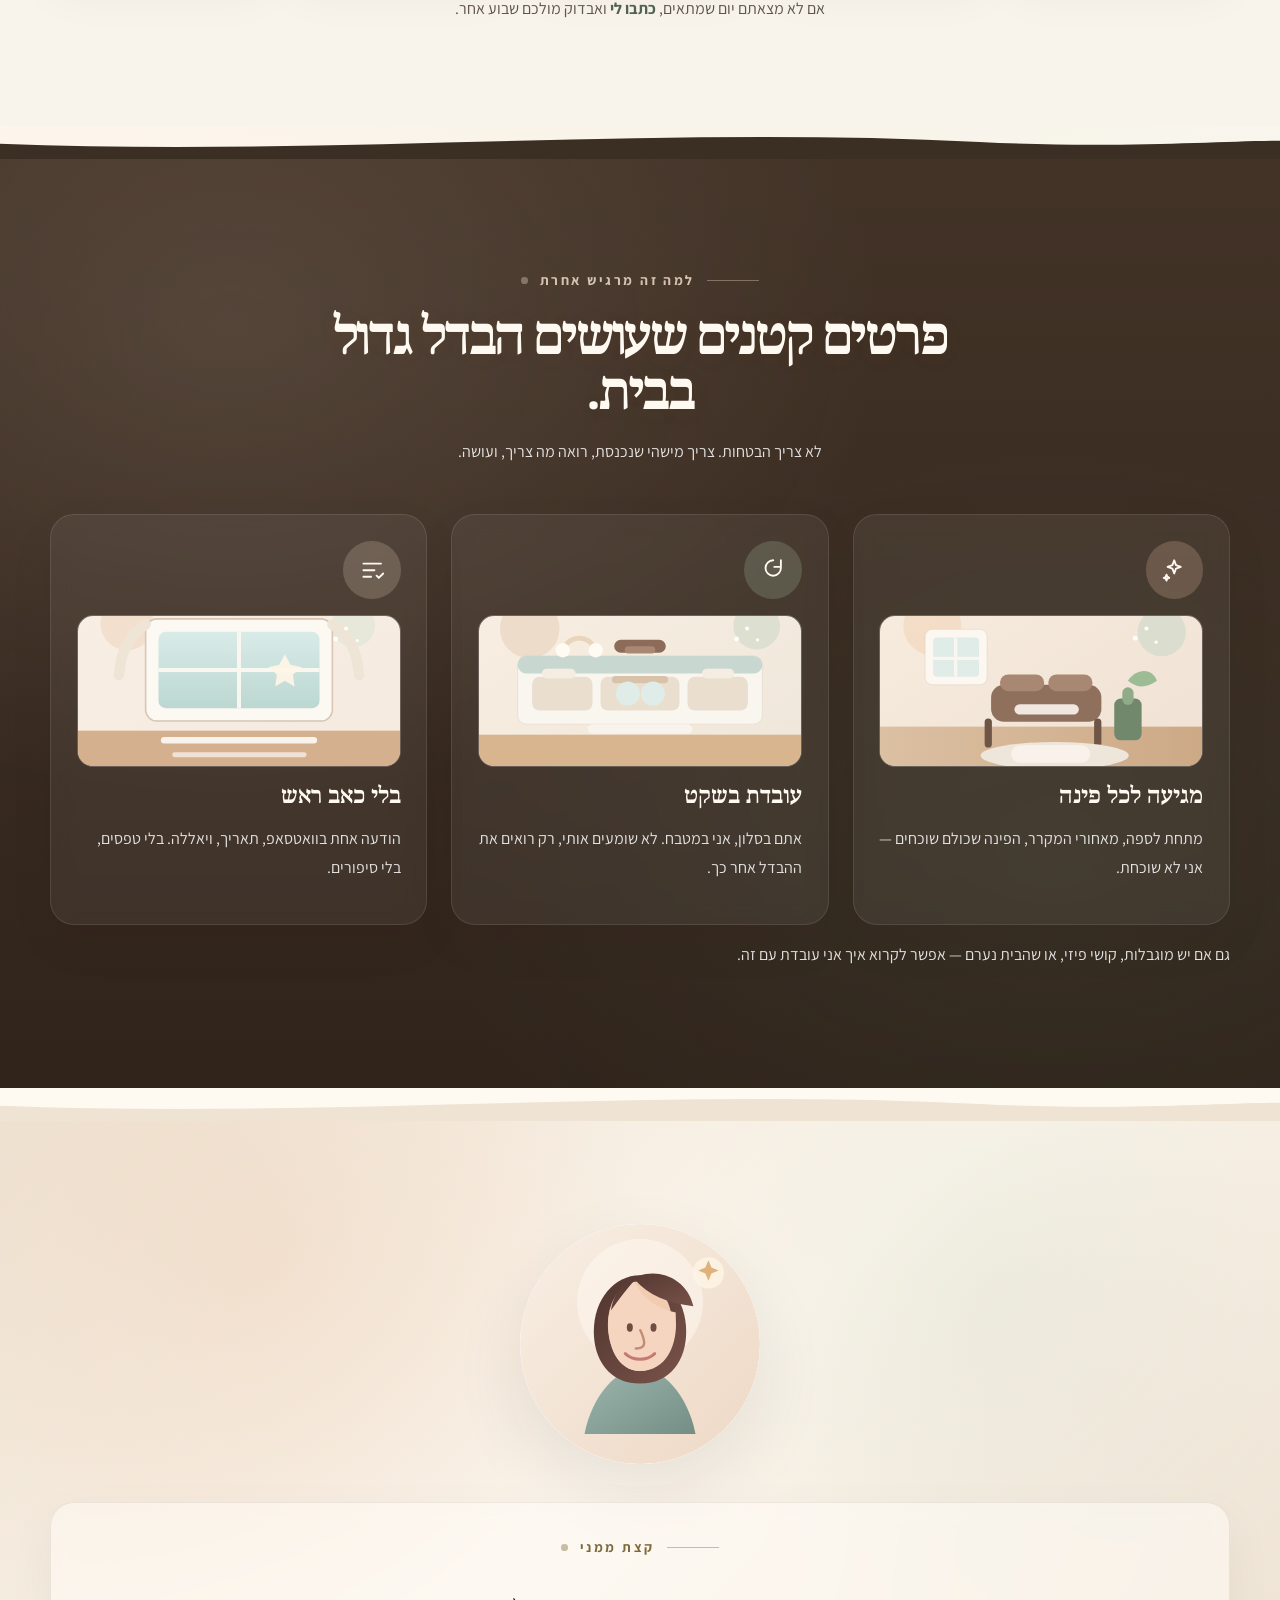
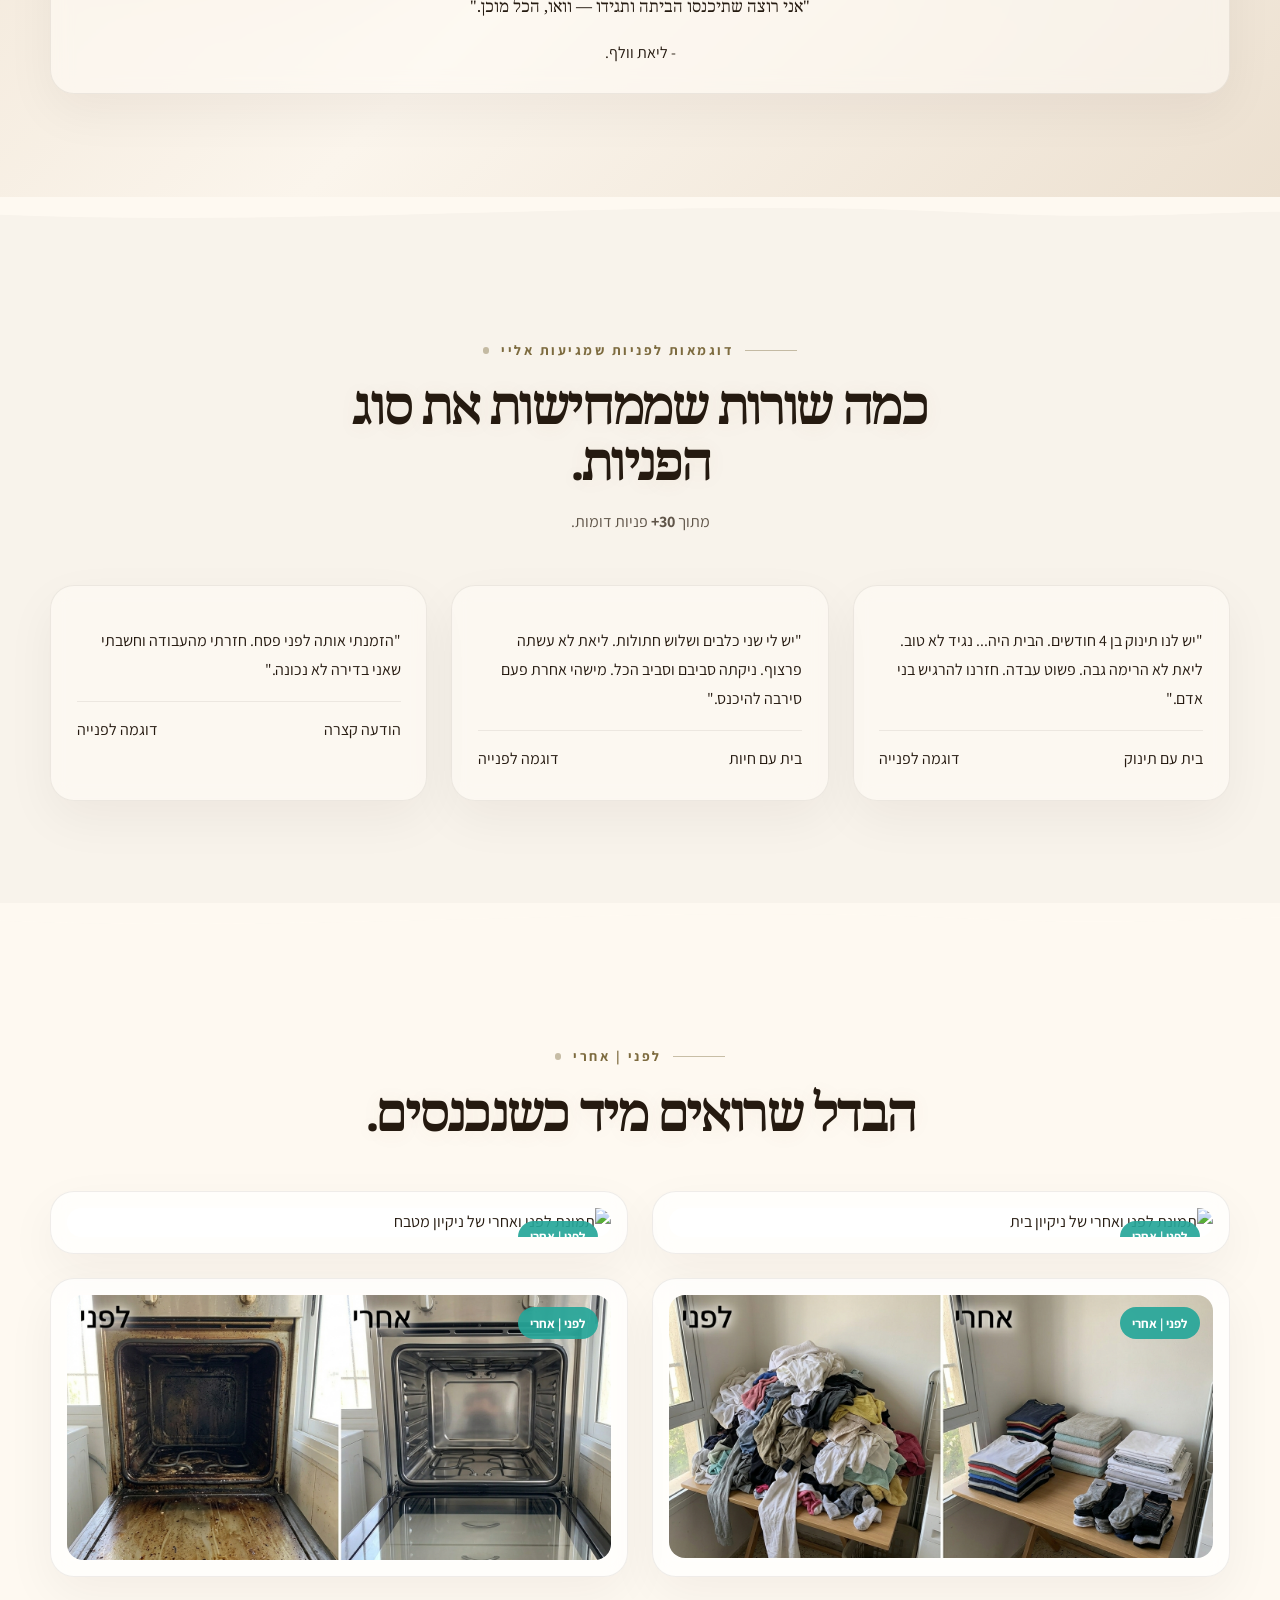
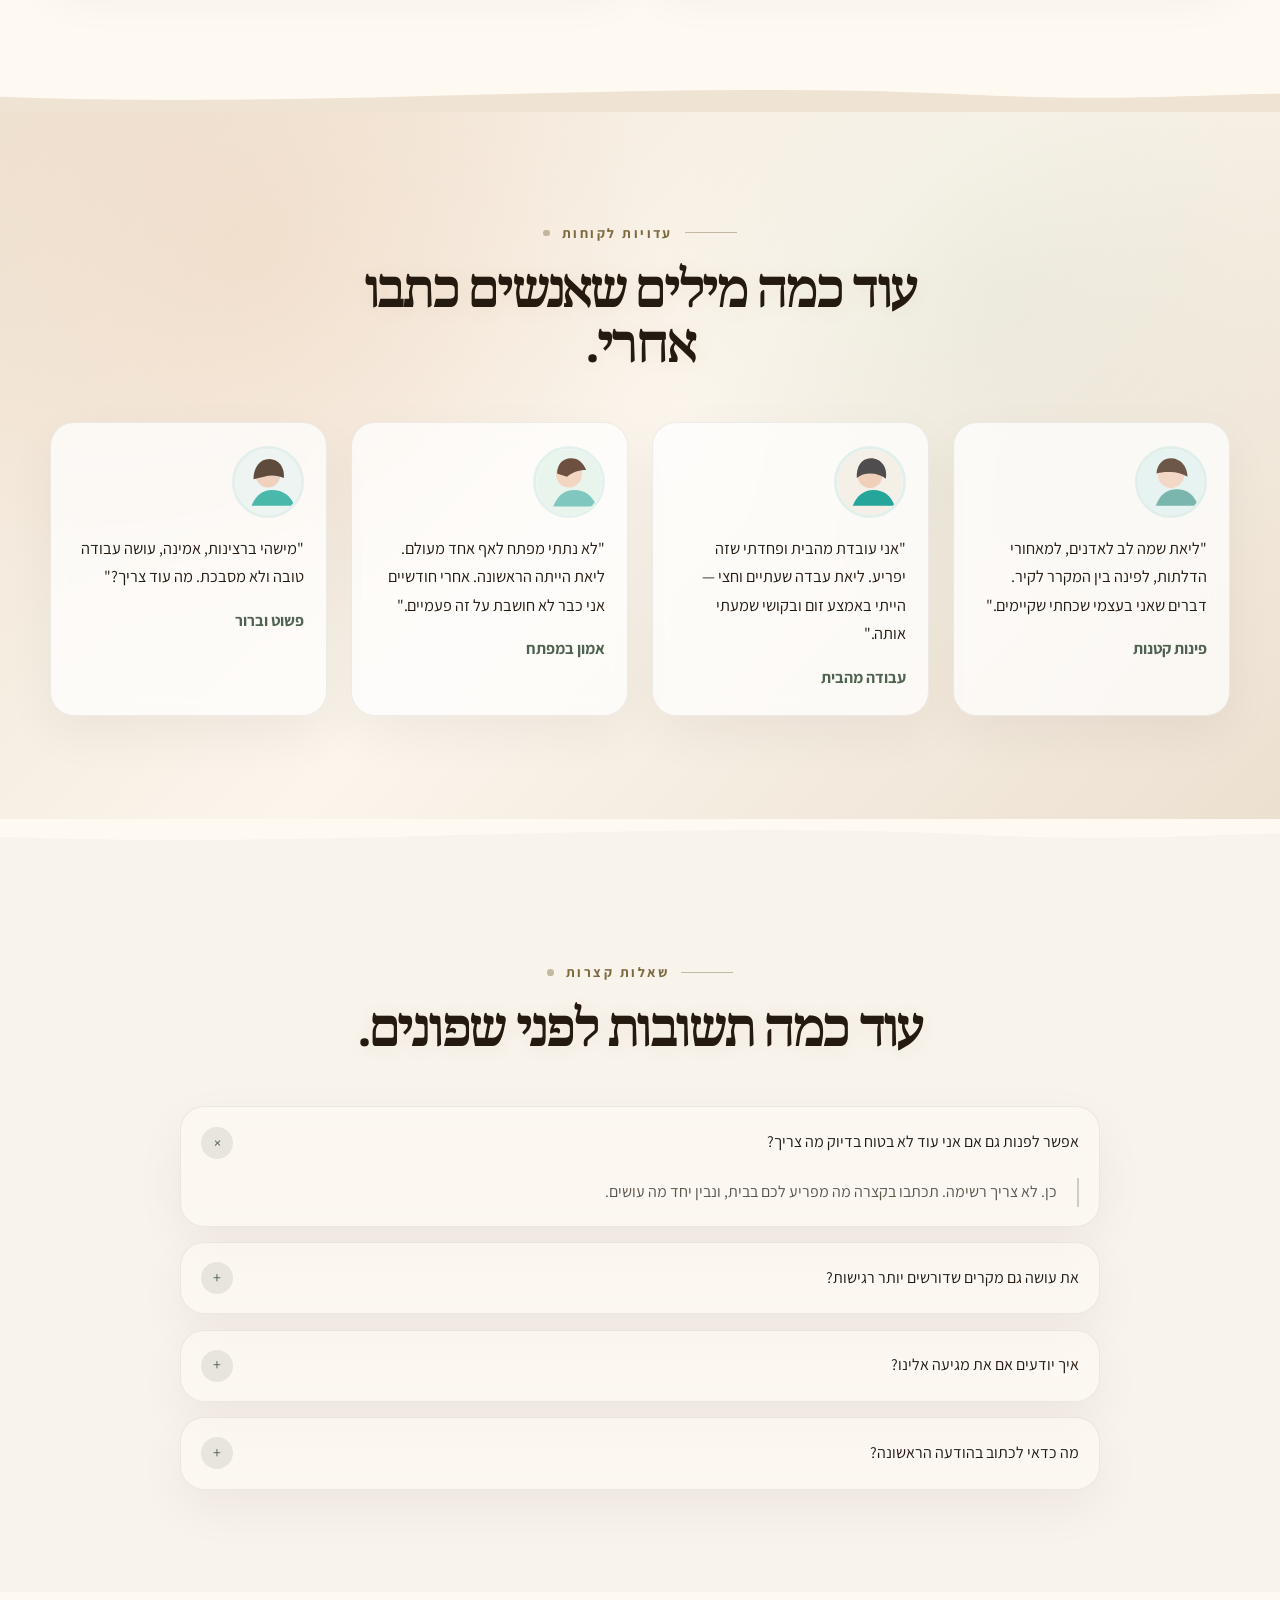
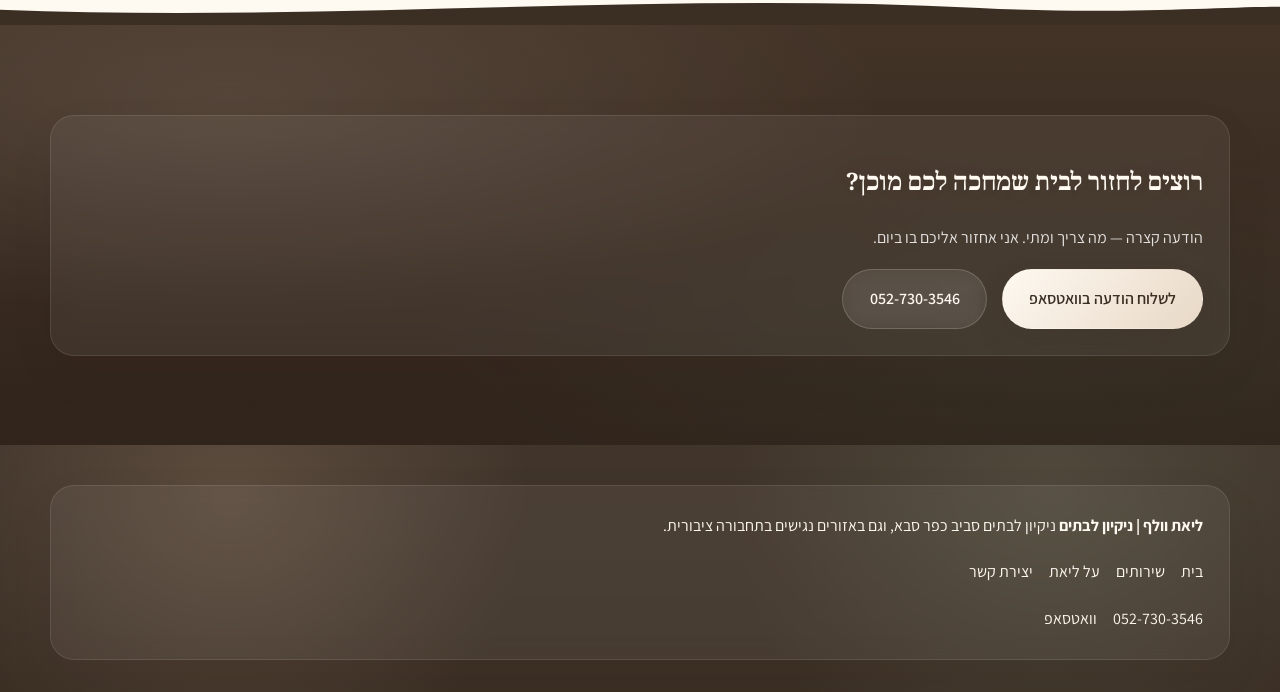
==== commit ff3082e3: "Remove third before-after image" ====
--- a/index.html
+++ b/index.html
@@ -357,13 +357,6 @@
 
             <article class="comparison-card comparison-card--single" data-animate>
               <figure class="comparison-card__media">
-                <img src="/assets/beforeafter3.png" alt="תמונת לפני ואחרי של ניקיון חלונות ורצפה" width="2814" height="1376" loading="lazy" />
-                <figcaption class="comparison-card__label comparison-card__label--after">לפני | אחרי</figcaption>
-              </figure>
-            </article>
-
-            <article class="comparison-card comparison-card--single" data-animate>
-              <figure class="comparison-card__media">
                 <img src="/assets/beforeafter4.png" alt="תמונת לפני ואחרי של ניקיון חדר" width="1404" height="680" loading="lazy" />
                 <figcaption class="comparison-card__label comparison-card__label--after">לפני | אחרי</figcaption>
               </figure>
--- a/styles.css
+++ b/styles.css
@@ -857,7 +857,17 @@
 }
 
 .comparison-card--single .comparison-card__media img {
-  aspect-ratio: 2.05 / 1;
+  aspect-ratio: auto;
+  height: auto;
+  object-fit: contain;
+}
+
+.comparison-card--single .comparison-card__media {
+  background: rgba(255, 255, 255, 0.96);
+}
+
+.comparison-card--single {
+  padding: 1rem;
 }
 
 .testimonials-grid {
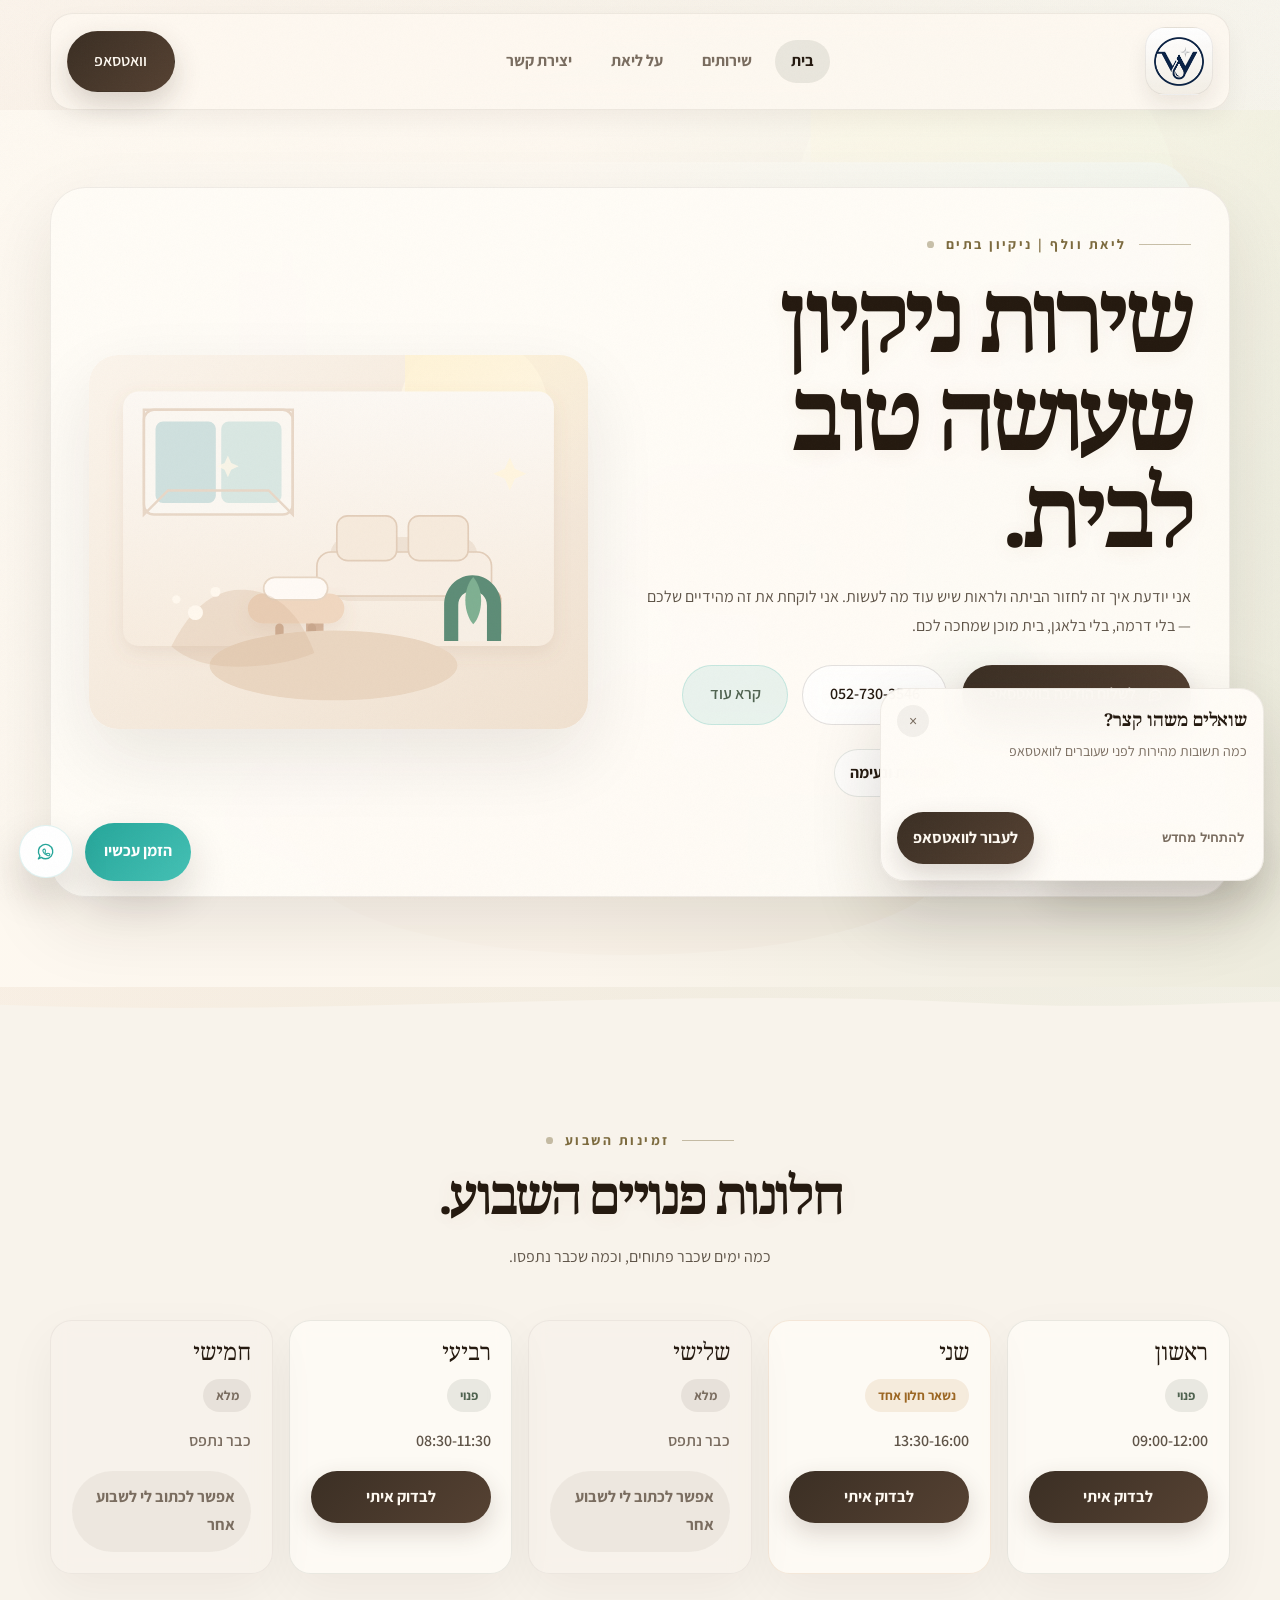
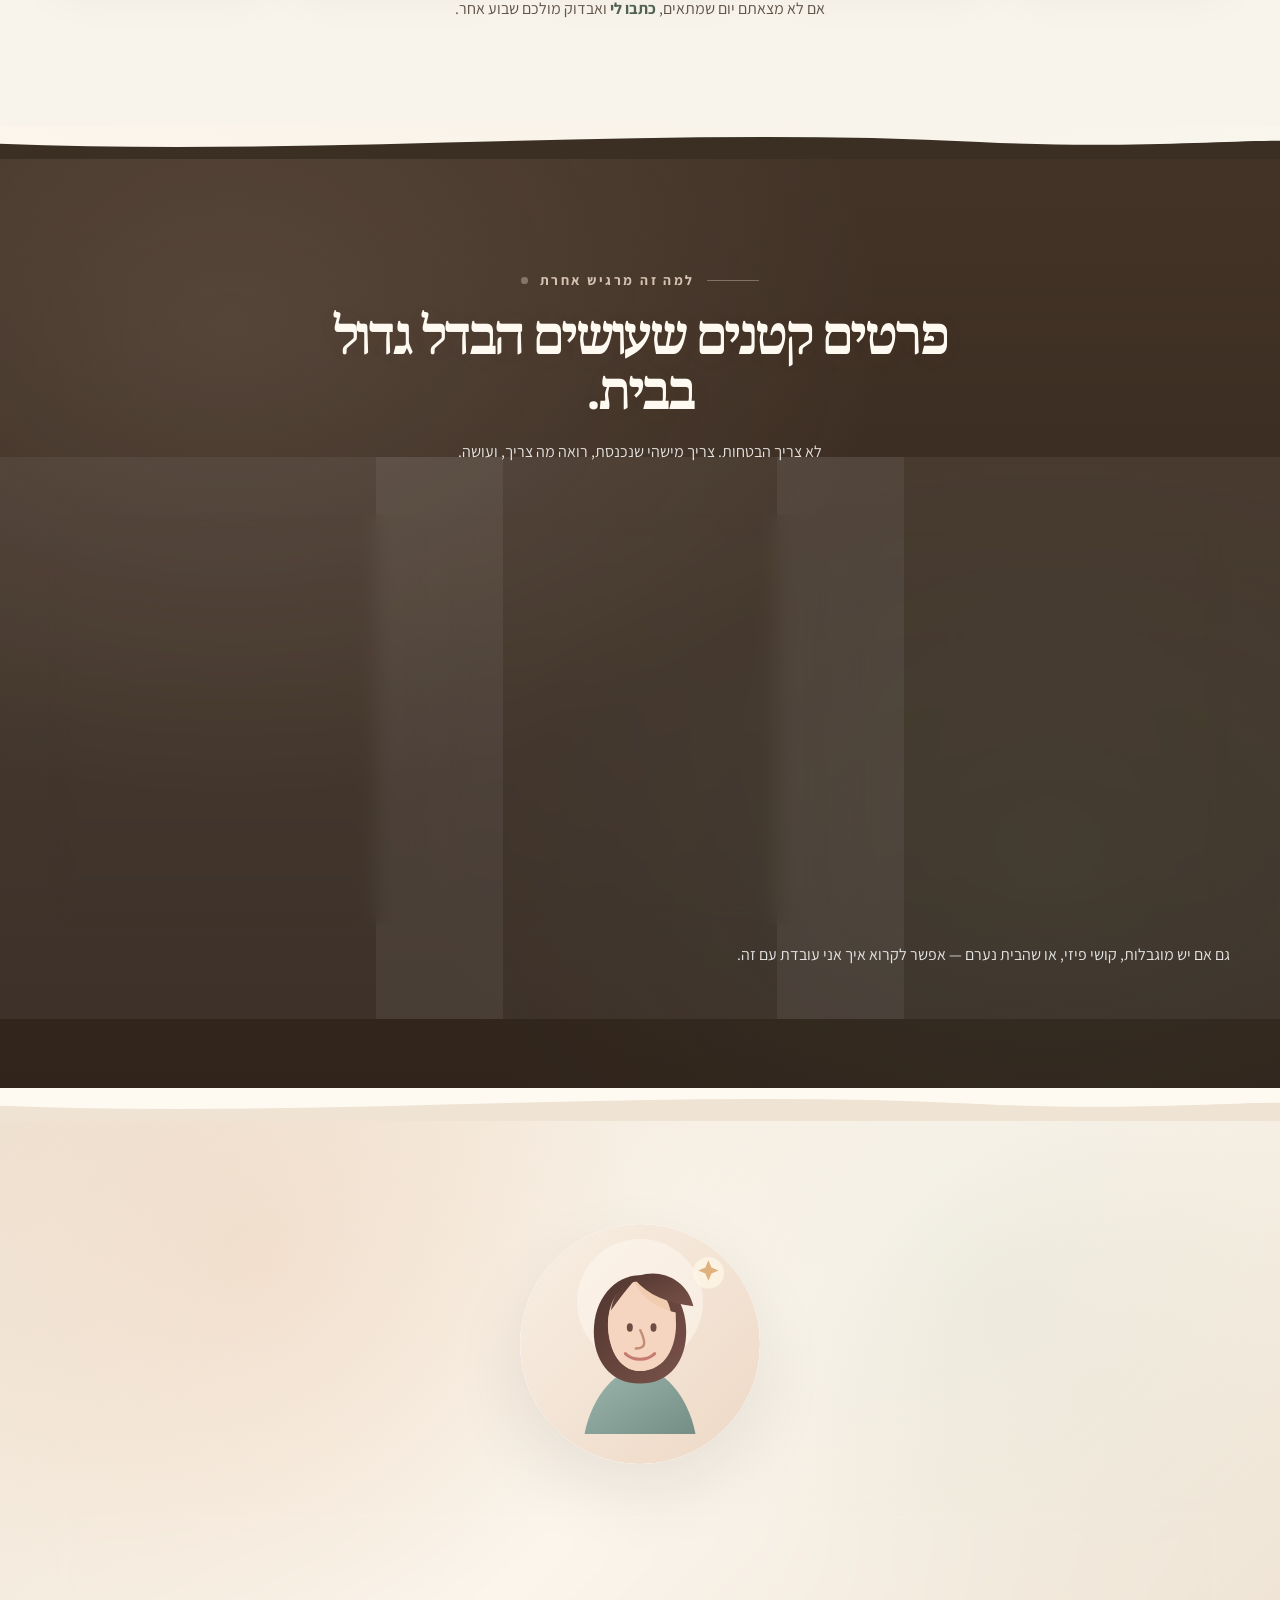
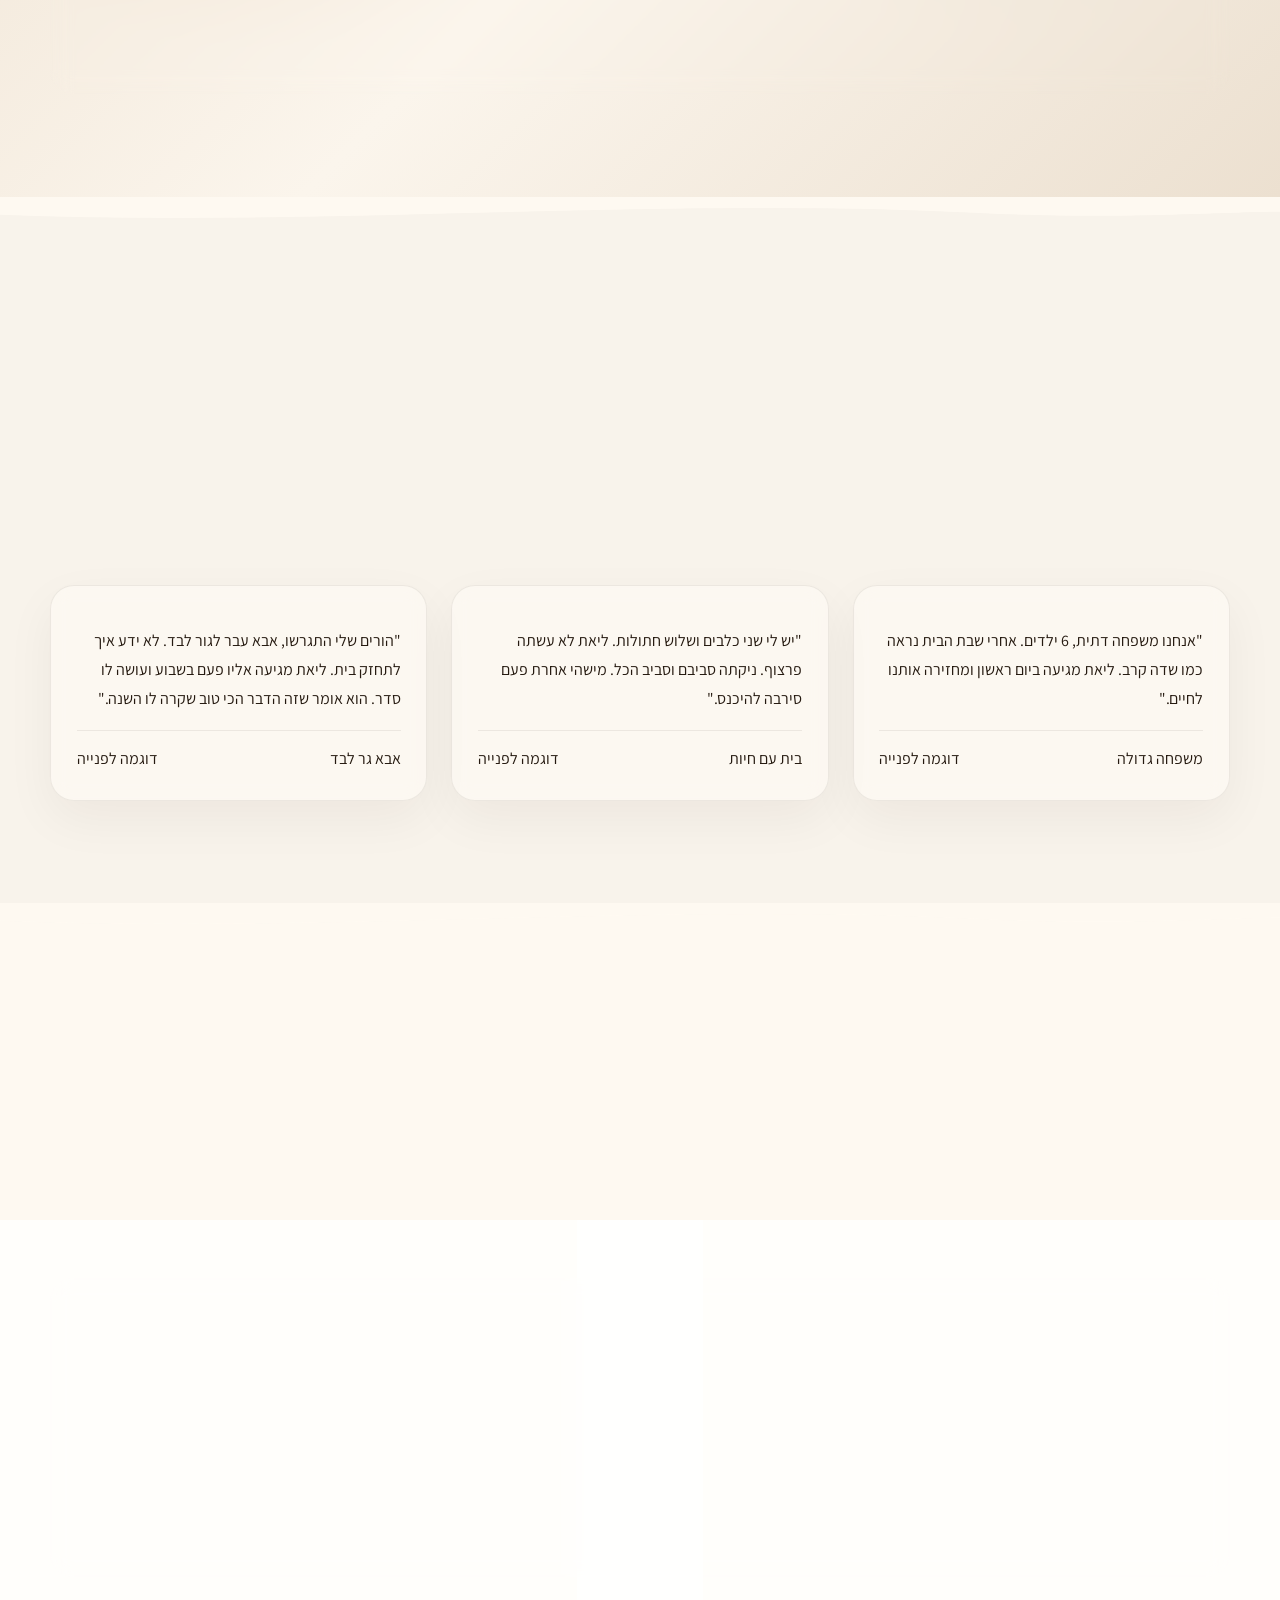
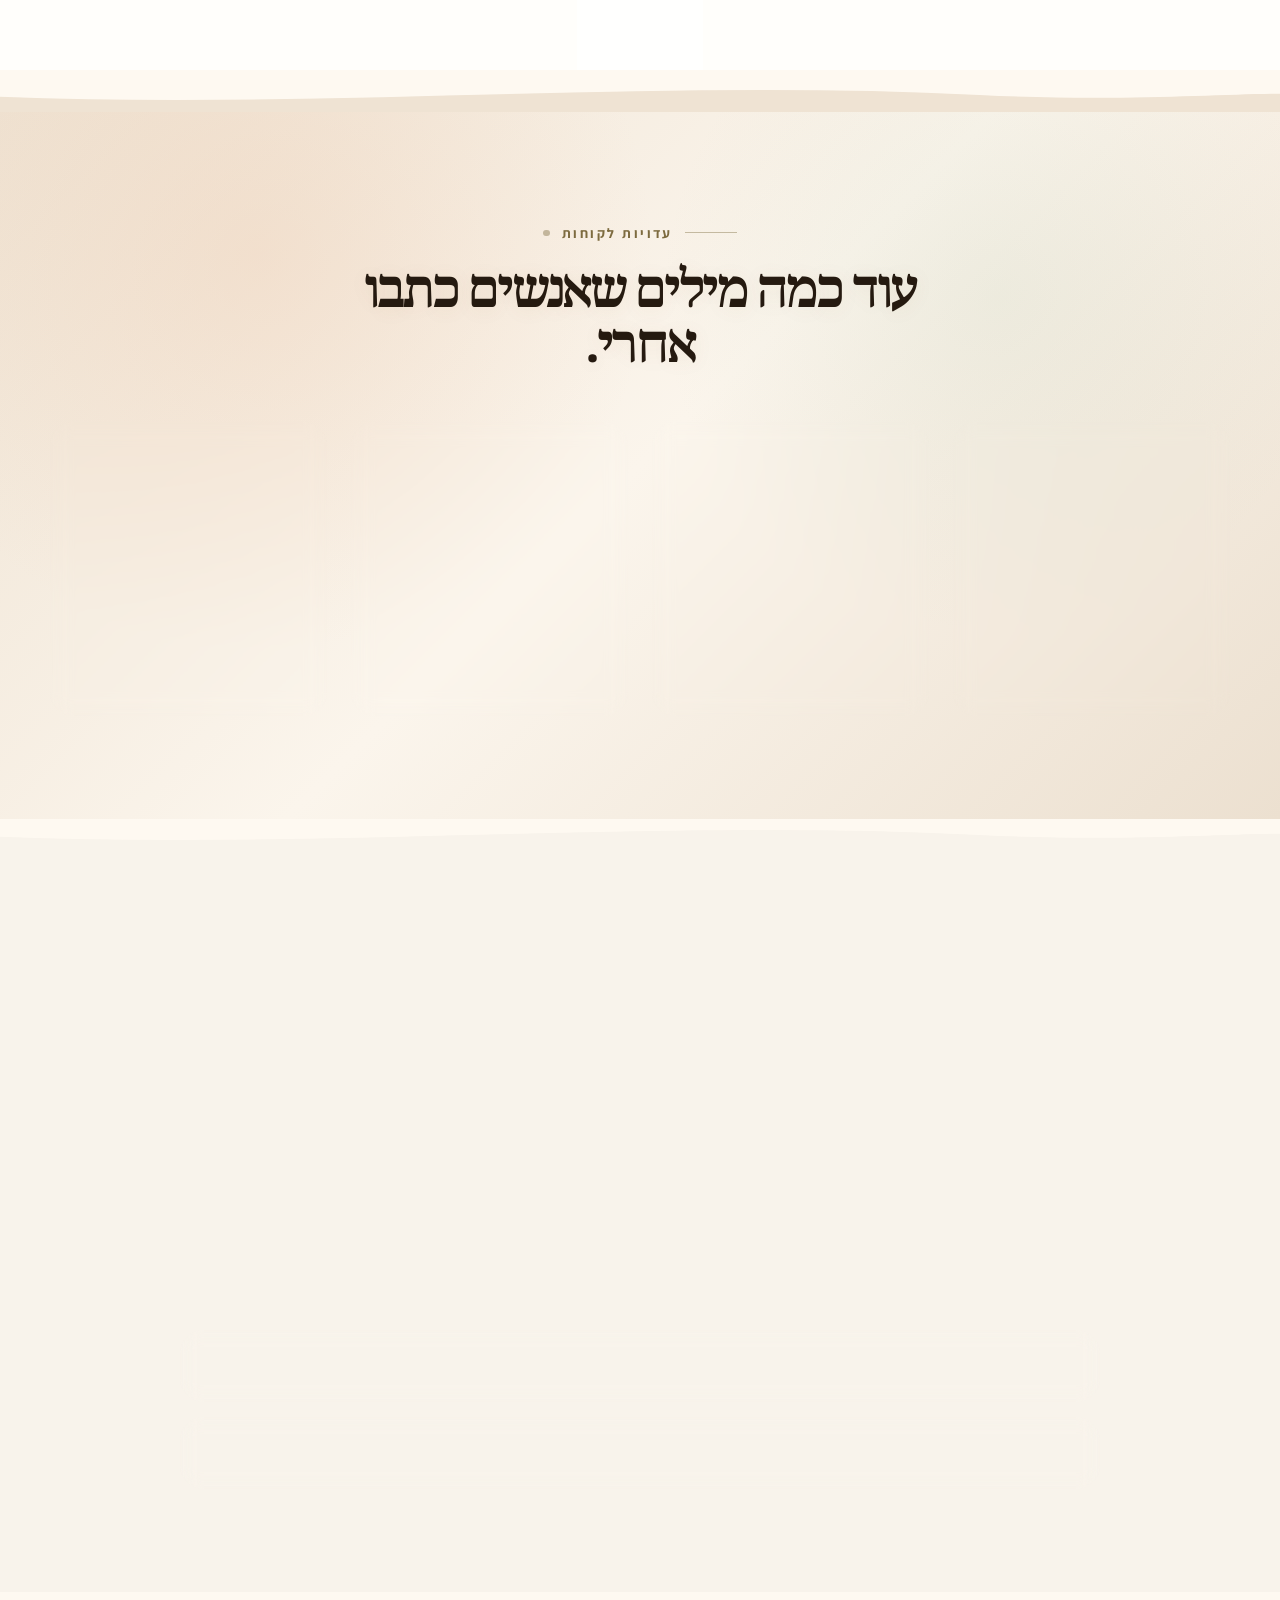
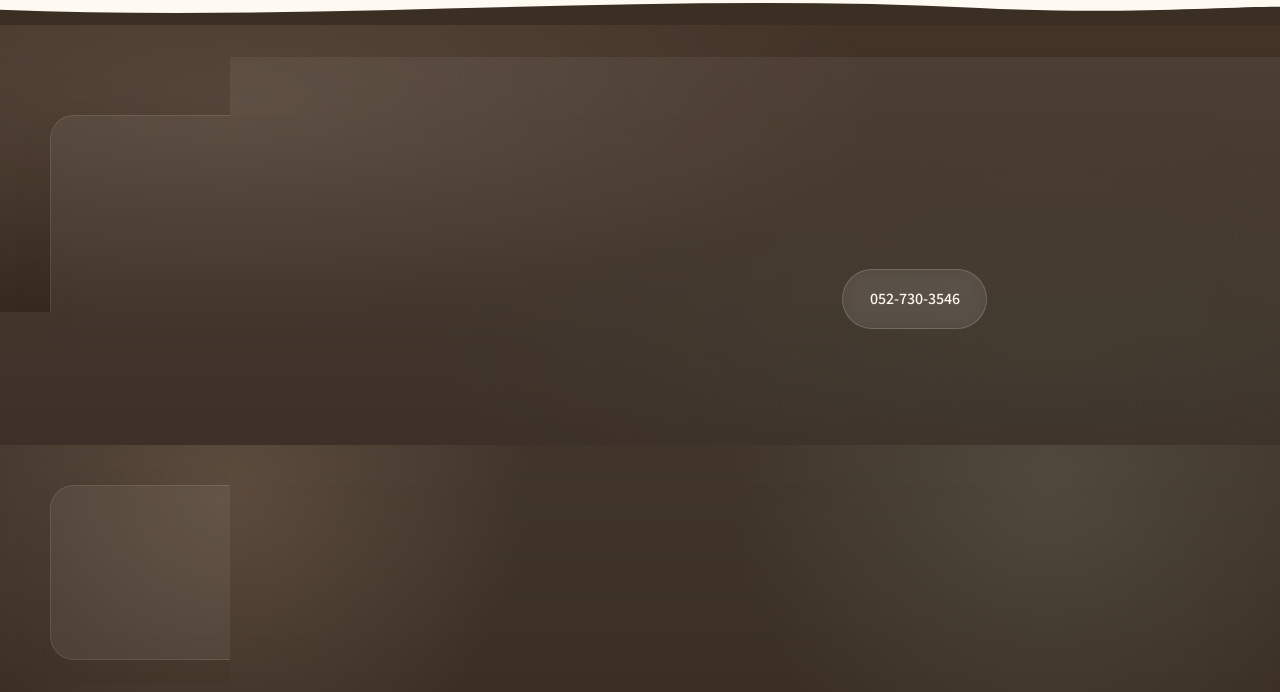
==== commit f12f7b3b: "Add guided chat across the site" ====
--- a/index.html
+++ b/index.html
@@ -344,28 +344,24 @@
             <article class="comparison-card comparison-card--single" data-animate>
               <figure class="comparison-card__media">
                 <img src="/assets/beforeafter1.png" alt="תמונת לפני ואחרי של ניקיון בית" width="2815" height="1374" loading="lazy" />
-                <figcaption class="comparison-card__label comparison-card__label--after">לפני | אחרי</figcaption>
               </figure>
             </article>
 
             <article class="comparison-card comparison-card--single" data-animate>
               <figure class="comparison-card__media">
                 <img src="/assets/beforeafter2.png" alt="תמונת לפני ואחרי של ניקיון מטבח" width="2817" height="1366" loading="lazy" />
-                <figcaption class="comparison-card__label comparison-card__label--after">לפני | אחרי</figcaption>
               </figure>
             </article>
 
             <article class="comparison-card comparison-card--single" data-animate>
               <figure class="comparison-card__media">
                 <img src="/assets/beforeafter4.png" alt="תמונת לפני ואחרי של ניקיון חדר" width="1404" height="680" loading="lazy" />
-                <figcaption class="comparison-card__label comparison-card__label--after">לפני | אחרי</figcaption>
               </figure>
             </article>
 
             <article class="comparison-card comparison-card--single" data-animate>
               <figure class="comparison-card__media">
                 <img src="/assets/beforeafter5.png" alt="תמונת לפני ואחרי של ניקיון נוסף" width="1404" height="684" loading="lazy" />
-                <figcaption class="comparison-card__label comparison-card__label--after">לפני | אחרי</figcaption>
               </figure>
             </article>
           </div>
@@ -586,7 +582,64 @@
         </svg>
       </a>
     </div>
+    <div class="guided-chat" data-guided-chat>
+      <button
+        class="guided-chat__launcher"
+        type="button"
+        aria-expanded="false"
+        aria-controls="guided-chat-panel"
+        data-guided-chat-launcher
+      >
+        <span class="guided-chat__launcher-icon" aria-hidden="true">
+          <svg viewBox="0 0 24 24" fill="none" stroke="currentColor" stroke-linecap="round" stroke-linejoin="round">
+            <path d="M21 11.5a8.5 8.5 0 0 1-12.5 7.5L3 20l1.2-5.1A8.5 8.5 0 1 1 21 11.5Z" stroke-width="1.7"></path>
+            <path d="M8.5 10.5h7" stroke-width="1.7"></path>
+            <path d="M8.5 13.5H13" stroke-width="1.7"></path>
+          </svg>
+        </span>
+        <span class="guided-chat__launcher-copy">
+          <strong>שואלים משהו קצר?</strong>
+          <span>מחיר, אזור, ואיך מתחילים</span>
+        </span>
+      </button>
+
+      <section
+        class="guided-chat__panel"
+        id="guided-chat-panel"
+        hidden
+        aria-live="polite"
+        aria-label="צ'אט שאלות קצרות עם ליאת"
+        data-guided-chat-panel
+      >
+        <div class="guided-chat__panel-head">
+          <div>
+            <strong>שואלים משהו קצר?</strong>
+            <span>כמה תשובות מהירות לפני שעוברים לוואטסאפ</span>
+          </div>
+          <button class="guided-chat__close" type="button" aria-label="סגירת הצ'אט" data-guided-chat-close>
+            <span aria-hidden="true">×</span>
+          </button>
+        </div>
+
+        <div class="guided-chat__messages" data-guided-chat-messages></div>
+        <div class="guided-chat__options" data-guided-chat-options></div>
+
+        <div class="guided-chat__footer">
+          <button class="guided-chat__reset" type="button" data-guided-chat-reset>להתחיל מחדש</button>
+          <a
+            class="guided-chat__handoff"
+            href="https://wa.me/972527303546?text=%D7%94%D7%99%D7%99%20%D7%9C%D7%99%D7%90%D7%AA%2C%20%D7%94%D7%92%D7%A2%D7%AA%D7%99%20%D7%9E%D7%94%D7%90%D7%AA%D7%A8%20%D7%95%D7%90%D7%A9%D7%9E%D7%97%20%D7%9C%D7%A9%D7%90%D7%95%D7%9C%20%D7%9B%D7%9E%D7%94%20%D7%A9%D7%90%D7%9C%D7%95%D7%AA%20%D7%A7%D7%A6%D7%A8%D7%95%D7%AA%20%D7%A2%D7%9C%20%D7%A9%D7%99%D7%A8%D7%95%D7%AA%D7%99%20%D7%94%D7%A0%D7%99%D7%A7%D7%99%D7%95%D7%9F."
+            target="_blank"
+            rel="noreferrer"
+            data-guided-chat-handoff
+          >
+            לעבור לוואטסאפ
+          </a>
+        </div>
+      </section>
+    </div>
     <script src="/availability.js"></script>
+    <script src="/guided-chat.js"></script>
     <script src="/sentences.js"></script>
     <script src="/reviews.js"></script>
   </body>
--- a/styles.css
+++ b/styles.css
@@ -1101,6 +1101,207 @@
   height: 1.2rem;
 }
 
+.guided-chat {
+  position: fixed;
+  inset-inline-start: 1rem;
+  bottom: 1.2rem;
+  z-index: 98;
+}
+
+.guided-chat__launcher {
+  display: inline-flex;
+  align-items: center;
+  gap: 0.8rem;
+  min-height: 3.6rem;
+  padding: 0.7rem 1rem 0.7rem 0.85rem;
+  border: 0;
+  border-radius: 999px;
+  background: rgba(255, 252, 247, 0.94);
+  box-shadow: 0 18px 40px rgba(37, 26, 16, 0.14);
+  color: var(--text-primary);
+  cursor: pointer;
+  backdrop-filter: blur(12px);
+  transition: transform var(--transition), box-shadow var(--transition), opacity var(--transition);
+}
+
+.guided-chat__launcher:hover,
+.guided-chat__launcher:focus-visible {
+  transform: translateY(-2px);
+  box-shadow: 0 24px 44px rgba(37, 26, 16, 0.18);
+}
+
+.guided-chat.is-open .guided-chat__launcher {
+  opacity: 0;
+  pointer-events: none;
+  transform: translateY(8px);
+}
+
+.guided-chat__launcher-icon {
+  display: inline-flex;
+  align-items: center;
+  justify-content: center;
+  width: 2.5rem;
+  height: 2.5rem;
+  border-radius: 50%;
+  background: rgba(80, 99, 80, 0.12);
+  color: var(--accent-teal);
+  flex: none;
+}
+
+.guided-chat__launcher-icon svg {
+  width: 1.1rem;
+  height: 1.1rem;
+}
+
+.guided-chat__launcher-copy {
+  display: grid;
+  gap: 0.08rem;
+  text-align: right;
+}
+
+.guided-chat__launcher-copy strong {
+  font-size: 0.98rem;
+}
+
+.guided-chat__launcher-copy span {
+  color: var(--text-soft);
+  font-size: 0.82rem;
+}
+
+.guided-chat__panel {
+  position: fixed;
+  inset-inline-start: 1rem;
+  bottom: 1.2rem;
+  width: min(24rem, calc(100vw - 2rem));
+  max-height: min(38rem, calc(100vh - 3rem));
+  display: grid;
+  grid-template-rows: auto minmax(0, 1fr) auto auto;
+  gap: 0.9rem;
+  padding: 1rem;
+  border: 1px solid rgba(59, 47, 36, 0.08);
+  border-radius: 1.5rem;
+  background: rgba(255, 252, 247, 0.96);
+  box-shadow: 0 30px 70px rgba(37, 26, 16, 0.16);
+  backdrop-filter: blur(18px);
+}
+
+.guided-chat__panel-head {
+  display: flex;
+  align-items: flex-start;
+  justify-content: space-between;
+  gap: 1rem;
+}
+
+.guided-chat__panel-head strong {
+  display: block;
+  font-family: "Noto Serif Hebrew", Georgia, serif;
+  font-size: 1.1rem;
+}
+
+.guided-chat__panel-head span {
+  color: var(--text-soft);
+  font-size: 0.88rem;
+}
+
+.guided-chat__close,
+.guided-chat__reset {
+  border: 0;
+  background: transparent;
+  color: var(--text-soft);
+  cursor: pointer;
+}
+
+.guided-chat__close {
+  display: inline-flex;
+  align-items: center;
+  justify-content: center;
+  width: 2rem;
+  height: 2rem;
+  border-radius: 50%;
+  background: rgba(59, 47, 36, 0.06);
+  font-size: 1.4rem;
+  line-height: 1;
+}
+
+.guided-chat__messages {
+  display: flex;
+  flex-direction: column;
+  gap: 0.65rem;
+  min-height: 0;
+  overflow-y: auto;
+  padding-inline-end: 0.2rem;
+}
+
+.guided-chat__message {
+  max-width: 85%;
+  padding: 0.78rem 0.9rem;
+  border-radius: 1rem;
+  font-size: 0.96rem;
+  line-height: 1.65;
+}
+
+.guided-chat__message--assistant {
+  margin-inline-end: auto;
+  background: rgba(80, 99, 80, 0.08);
+}
+
+.guided-chat__message--user {
+  margin-inline-start: auto;
+  background: rgba(59, 47, 36, 0.08);
+}
+
+.guided-chat__options {
+  display: flex;
+  flex-wrap: wrap;
+  gap: 0.55rem;
+}
+
+.guided-chat__option {
+  min-height: 2.5rem;
+  padding: 0.58rem 0.9rem;
+  border: 1px solid rgba(80, 99, 80, 0.18);
+  border-radius: 999px;
+  background: rgba(255, 255, 255, 0.84);
+  color: var(--text-primary);
+  font-weight: 700;
+  cursor: pointer;
+  transition: transform var(--transition), border-color var(--transition), background-color var(--transition);
+}
+
+.guided-chat__option:hover,
+.guided-chat__option:focus-visible {
+  transform: translateY(-1px);
+  border-color: rgba(80, 99, 80, 0.34);
+  background: rgba(255, 255, 255, 0.98);
+}
+
+.guided-chat__footer {
+  display: flex;
+  align-items: center;
+  justify-content: space-between;
+  gap: 0.8rem;
+  padding-top: 0.2rem;
+}
+
+.guided-chat__reset {
+  min-height: 2.6rem;
+  padding: 0.55rem 0.2rem;
+  font-weight: 700;
+}
+
+.guided-chat__handoff {
+  display: inline-flex;
+  align-items: center;
+  justify-content: center;
+  min-height: 2.9rem;
+  padding: 0.72rem 1rem;
+  border-radius: 999px;
+  background: linear-gradient(135deg, #3b2f24 0%, #564233 100%);
+  color: var(--text-on-dark);
+  font-weight: 700;
+  box-shadow: 0 12px 28px rgba(59, 47, 36, 0.18);
+}
+
 .site-header {
   position: sticky;
   top: 0;
@@ -1467,6 +1668,41 @@
     height: 3rem;
   }
 
+  .guided-chat,
+  .guided-chat__panel {
+    inset-inline-start: 0.8rem;
+    inset-inline-end: 0.8rem;
+  }
+
+  .guided-chat {
+    bottom: 6.7rem;
+  }
+
+  .guided-chat__panel {
+    bottom: 6.7rem;
+    width: auto;
+    max-height: min(34rem, calc(100vh - 8rem));
+  }
+
+  .guided-chat__launcher {
+    max-width: calc(100vw - 7.2rem);
+  }
+
+  .guided-chat__launcher-copy span {
+    display: none;
+  }
+
+  .guided-chat__footer {
+    flex-direction: column-reverse;
+    align-items: stretch;
+  }
+
+  .guided-chat__handoff,
+  .guided-chat__reset {
+    width: 100%;
+    justify-content: center;
+  }
+
   .section-divider svg {
     height: 24px;
   }
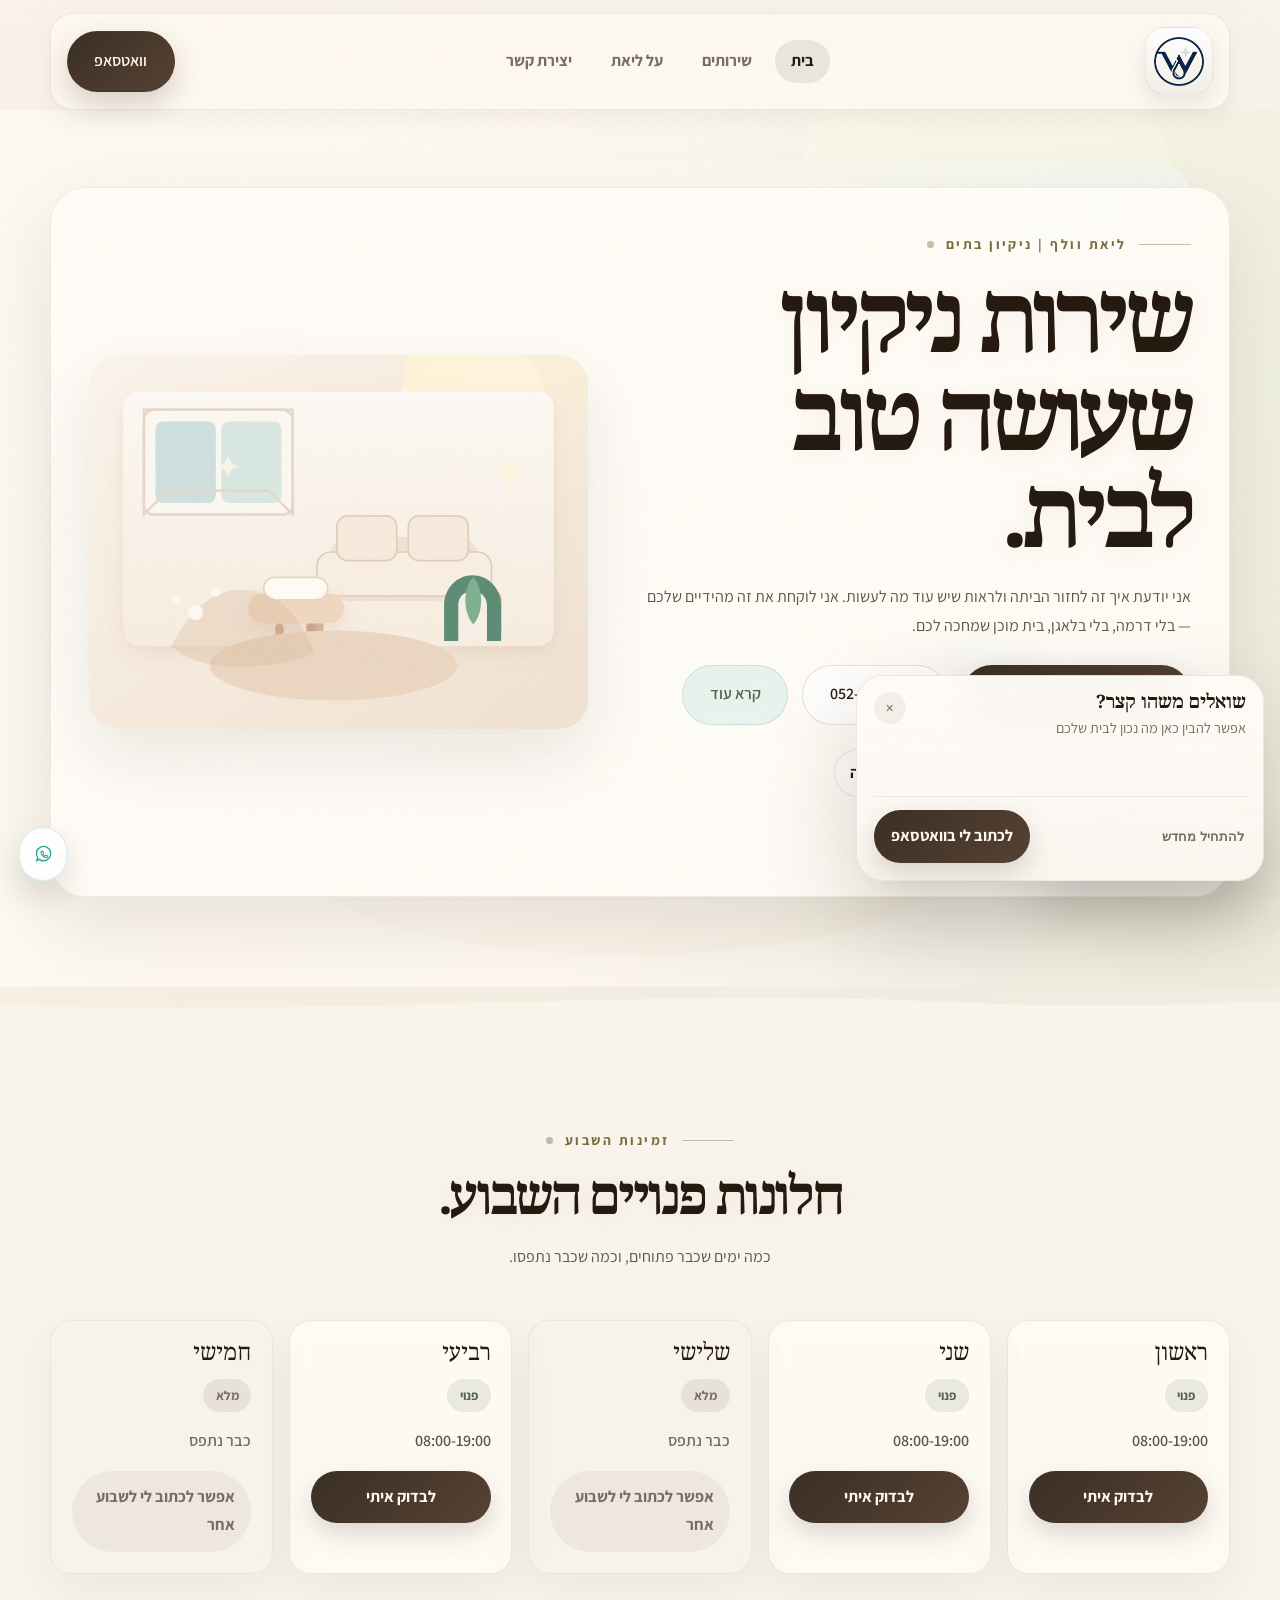
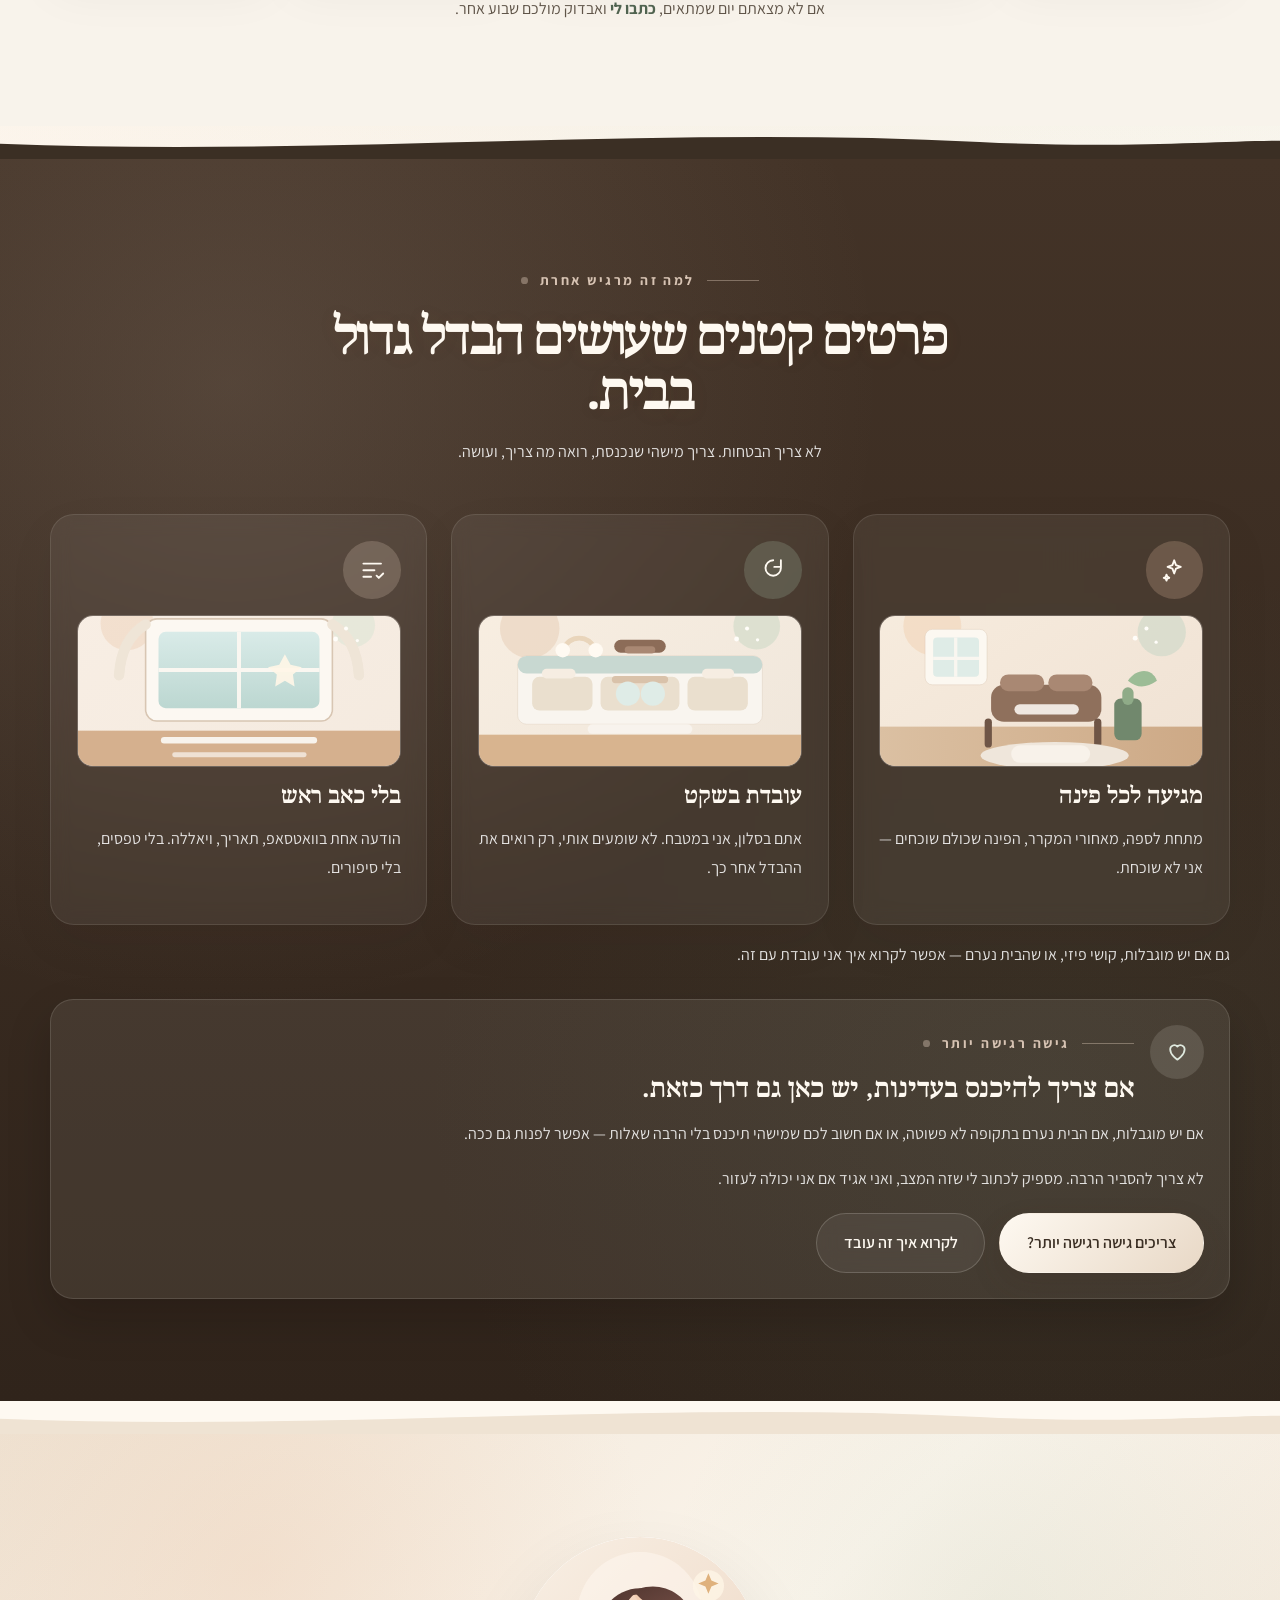
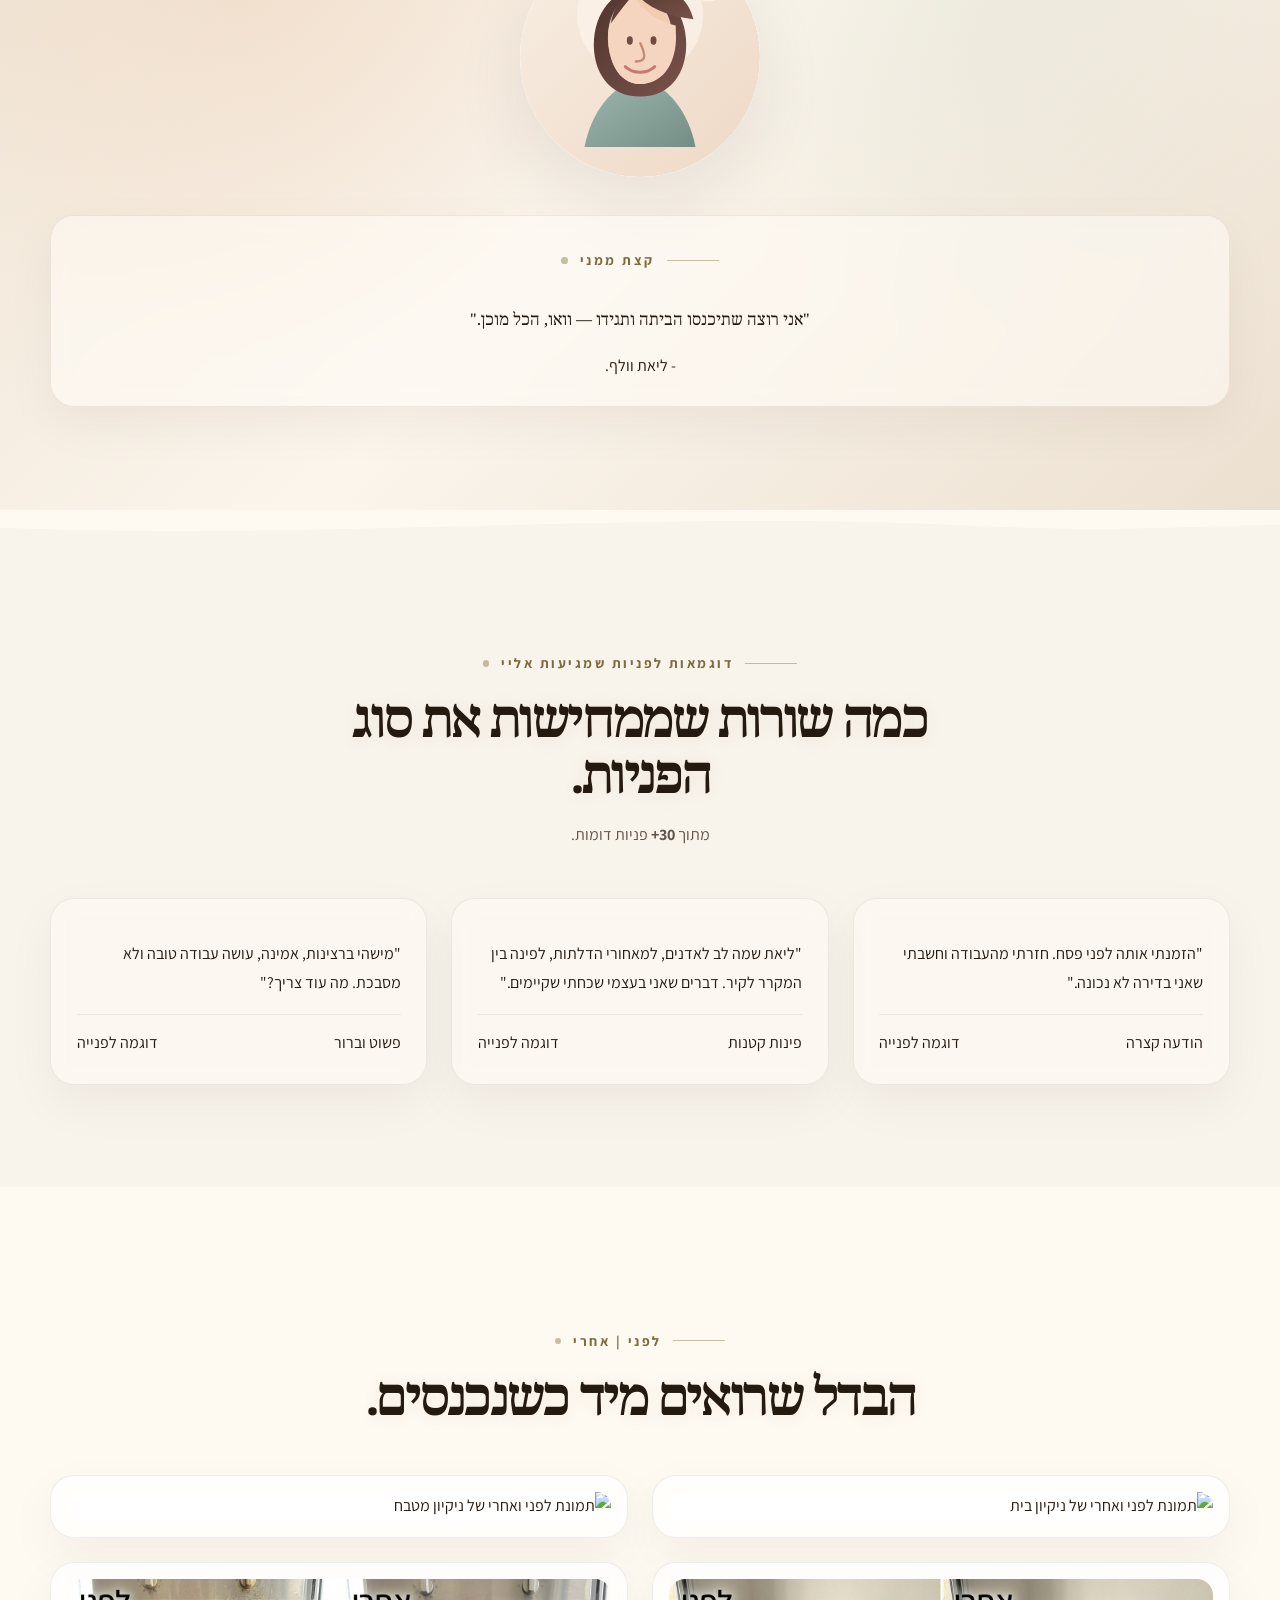
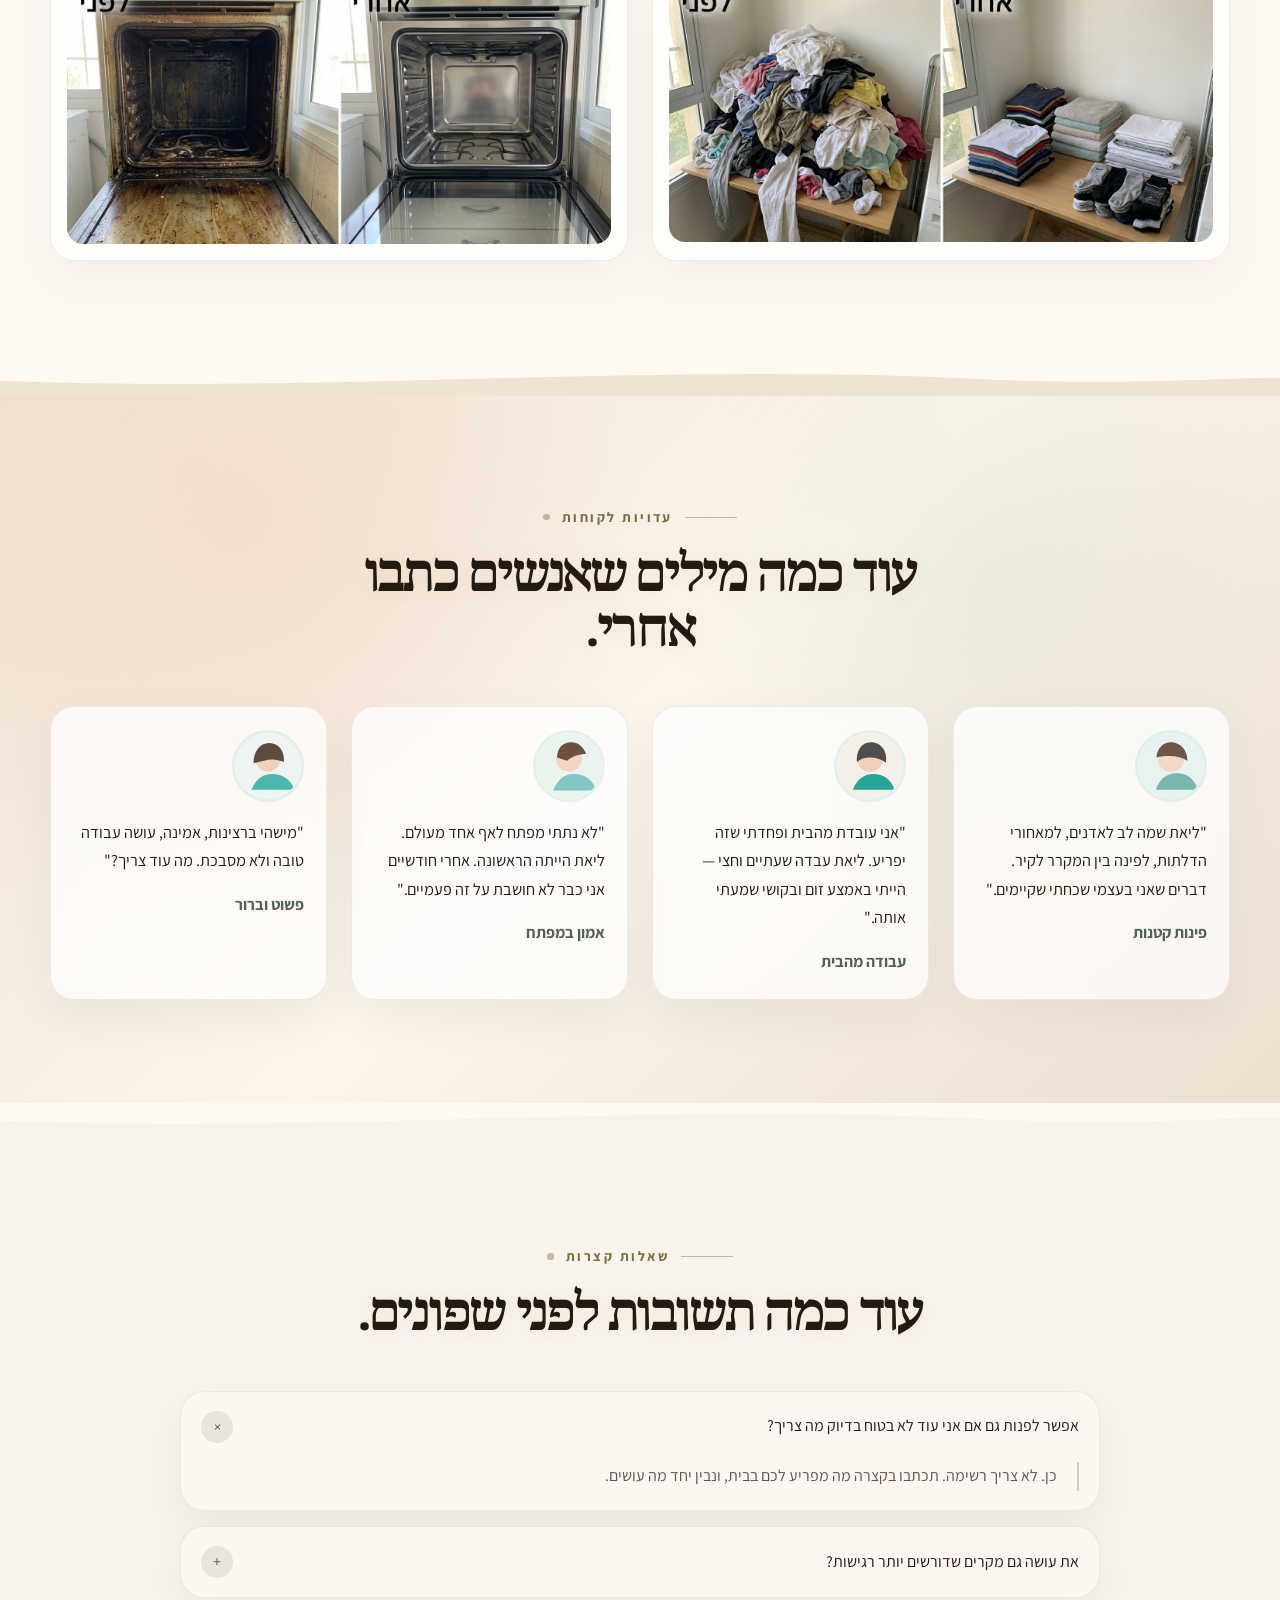
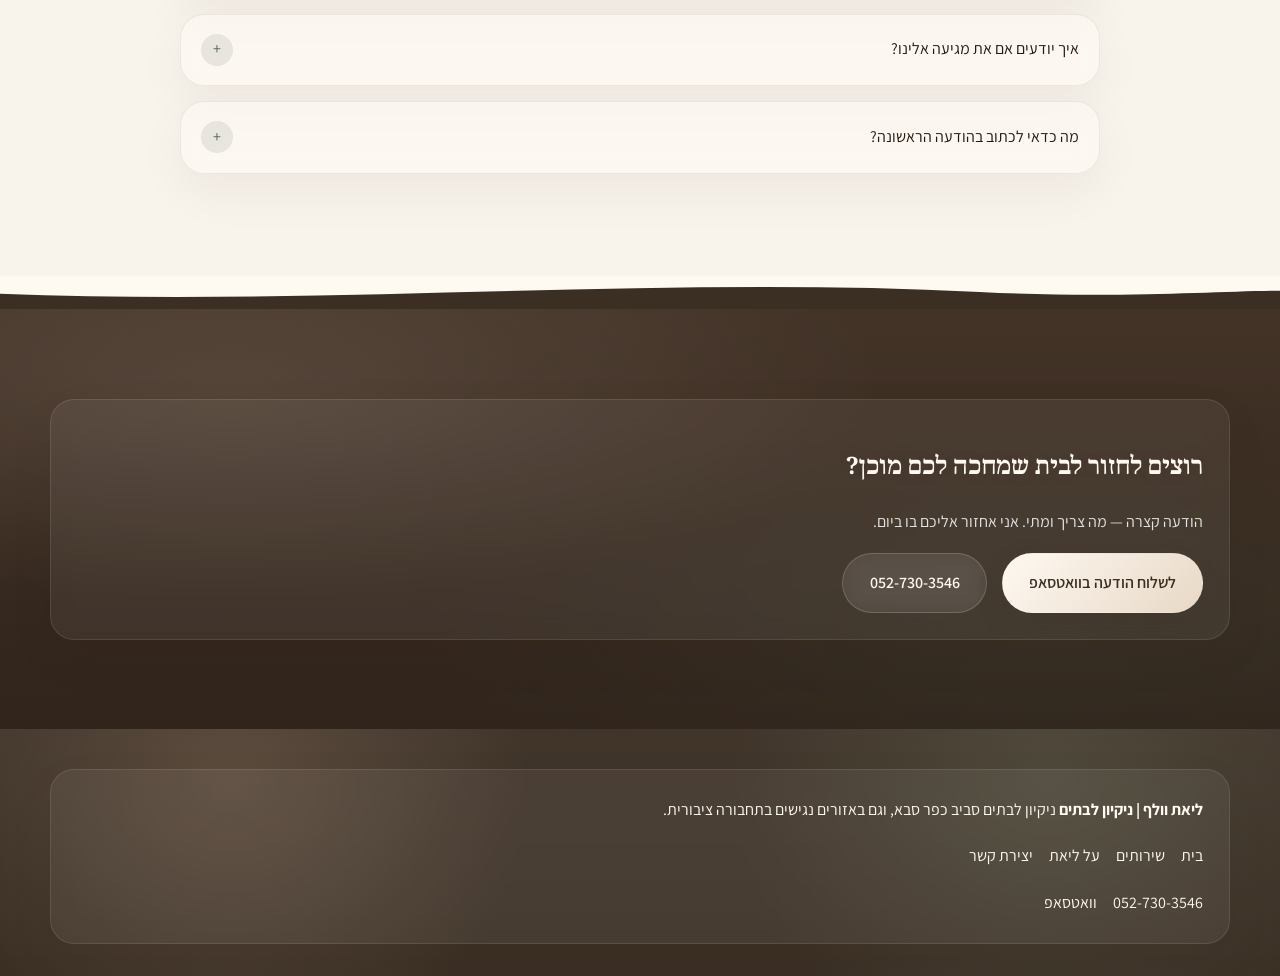
==== commit 51b872c6: "Add sensitive route across the site" ====
--- a/index.html
+++ b/index.html
@@ -271,6 +271,37 @@
           <p class="section-note" data-animate>
             גם אם יש מוגבלות, קושי פיזי, או שהבית נערם — <a href="services.html#accessibility">אפשר לקרוא איך אני עובדת עם זה</a>.
           </p>
+
+          <article class="sensitive-route sensitive-route--featured" data-animate>
+            <div class="sensitive-route__head">
+              <span class="sensitive-route__icon" aria-hidden="true">
+                <svg viewBox="0 0 24 24" fill="none" stroke="currentColor" stroke-linecap="round" stroke-linejoin="round">
+                  <path d="M12 20s-7-4.4-7-10a4 4 0 0 1 7-2.6A4 4 0 0 1 19 10c0 5.6-7 10-7 10Z" stroke-width="1.7"></path>
+                </svg>
+              </span>
+              <div>
+                <span class="eyebrow">גישה רגישה יותר</span>
+                <h3 class="sensitive-route__title">אם צריך להיכנס בעדינות, יש כאן גם דרך כזאת.</h3>
+              </div>
+            </div>
+            <p class="sensitive-route__text">
+              אם יש מוגבלות, אם הבית נערם בתקופה לא פשוטה, או אם חשוב לכם שמישהי תיכנס בלי הרבה שאלות — אפשר לפנות גם ככה.
+            </p>
+            <p class="sensitive-route__text">
+              לא צריך להסביר הרבה. מספיק לכתוב לי שזה המצב, ואני אגיד אם אני יכולה לעזור.
+            </p>
+            <div class="btn-row sensitive-route__actions">
+              <a
+                class="btn btn--navy"
+                href="https://wa.me/972527303546?text=%D7%94%D7%99%D7%99%20%D7%9C%D7%99%D7%90%D7%AA%2C%20%D7%94%D7%92%D7%A2%D7%AA%D7%99%20%D7%9E%D7%94%D7%90%D7%AA%D7%A8.%20%D7%90%D7%A0%D7%99%20%D7%97%D7%95%D7%A9%D7%91%2F%D7%AA%20%D7%A9%D7%A6%D7%A8%D7%99%D7%9A%20%D7%92%D7%99%D7%A9%D7%94%20%D7%A8%D7%92%D7%99%D7%A9%D7%94%20%D7%99%D7%95%D7%AA%D7%A8%20%D7%9C%D7%91%D7%99%D7%AA%20%D7%A9%D7%9C%D7%A0%D7%95%20%D7%95%D7%90%D7%A9%D7%9E%D7%97%20%D7%9C%D7%91%D7%93%D7%95%D7%A7%20%D7%90%D7%99%D7%AA%D7%9A%20%D7%90%D7%9D%20%D7%96%D7%94%20%D7%9E%D7%AA%D7%90%D7%99%D7%9D."
+                target="_blank"
+                rel="noreferrer"
+              >
+                צריכים גישה רגישה יותר?
+              </a>
+              <a class="btn btn--ghost" href="services.html#accessibility">לקרוא איך זה עובד</a>
+            </div>
+          </article>
         </div>
       </section>
 
--- a/styles.css
+++ b/styles.css
@@ -978,6 +978,113 @@
   margin-top: 1.8rem;
 }
 
+.sensitive-route {
+  display: grid;
+  gap: 1rem;
+  margin-top: 1.5rem;
+  padding: 1.35rem;
+  border-radius: 1.45rem;
+  border: 1px solid rgba(80, 99, 80, 0.14);
+  background: linear-gradient(135deg, rgba(255, 252, 247, 0.82), rgba(243, 250, 246, 0.72));
+  box-shadow: 0 18px 42px rgba(37, 26, 16, 0.06);
+}
+
+.dark-section .sensitive-route {
+  background: rgba(255, 248, 240, 0.08);
+  border-color: rgba(255, 248, 240, 0.12);
+  box-shadow: 0 20px 44px rgba(12, 8, 5, 0.18);
+}
+
+.sensitive-route--featured {
+  margin-top: 1.8rem;
+  padding: 1.55rem;
+}
+
+.sensitive-route__head {
+  display: flex;
+  align-items: flex-start;
+  gap: 1rem;
+}
+
+.sensitive-route__icon {
+  display: inline-flex;
+  align-items: center;
+  justify-content: center;
+  width: 3.4rem;
+  height: 3.4rem;
+  border-radius: 50%;
+  background: rgba(80, 99, 80, 0.12);
+  color: var(--accent-teal);
+  flex: none;
+}
+
+.dark-section .sensitive-route__icon {
+  background: rgba(255, 248, 240, 0.12);
+  color: #dfe9de;
+}
+
+.sensitive-route__icon svg {
+  width: 1.55rem;
+  height: 1.55rem;
+}
+
+.sensitive-route__title {
+  margin: 0;
+  font-family: "Noto Serif Hebrew", Georgia, serif;
+  font-size: clamp(1.35rem, 2vw, 1.85rem);
+  line-height: 1.18;
+}
+
+.sensitive-route__text {
+  margin: 0;
+  color: var(--text-muted);
+}
+
+.dark-section .sensitive-route__text {
+  color: rgba(255, 255, 255, 0.86);
+}
+
+.sensitive-route__actions {
+  margin-top: 0.2rem;
+}
+
+.sensitive-route__choices {
+  display: grid;
+  grid-template-columns: repeat(3, minmax(0, 1fr));
+  gap: 0.9rem;
+}
+
+.sensitive-route__choice {
+  display: grid;
+  gap: 0.35rem;
+  min-height: 100%;
+  padding: 1rem 1rem 0.95rem;
+  border-radius: 1.15rem;
+  border: 1px solid rgba(80, 99, 80, 0.14);
+  background: rgba(255, 255, 255, 0.72);
+  box-shadow: 0 12px 28px rgba(37, 26, 16, 0.05);
+  transition: transform var(--transition), border-color var(--transition), box-shadow var(--transition);
+}
+
+.sensitive-route__choice:hover,
+.sensitive-route__choice:focus-visible {
+  transform: translateY(-3px);
+  border-color: rgba(80, 99, 80, 0.28);
+  box-shadow: 0 18px 34px rgba(37, 26, 16, 0.08);
+}
+
+.sensitive-route__choice strong {
+  font-family: "Noto Serif Hebrew", Georgia, serif;
+  font-size: 1.02rem;
+  line-height: 1.3;
+}
+
+.sensitive-route__choice span {
+  color: var(--text-muted);
+  font-size: 0.94rem;
+  line-height: 1.6;
+}
+
 .story-band__wrap {
   position: relative;
   padding-inline-start: 1.3rem;
@@ -993,6 +1100,10 @@
   line-height: 1;
 }
 
+.story-band__cta {
+  margin-top: 1.35rem;
+}
+
 .contact-card__value {
   display: block;
   margin: 1rem 0 1.1rem;
@@ -1065,10 +1176,11 @@
   position: fixed;
   inset-inline-end: 1.2rem;
   bottom: 1.2rem;
-  z-index: 95;
+  z-index: 94;
   display: flex;
   align-items: center;
-  gap: 0.75rem;
+  gap: 0.55rem;
+  transition: opacity var(--transition), transform var(--transition);
 }
 
 .floating-actions__book,
@@ -1082,23 +1194,28 @@
 }
 
 .floating-actions__book {
-  padding: 0.92rem 1.2rem;
-  background: linear-gradient(135deg, #26a69a, #45c1b5);
-  color: #fff;
-  font-weight: 700;
+  display: none;
 }
 
 .floating-actions__whatsapp {
-  width: 3.35rem;
-  height: 3.35rem;
-  background: #fff;
+  width: 3rem;
+  height: 3rem;
+  background: rgba(255, 255, 255, 0.92);
   color: #26a69a;
-  border: 1px solid rgba(38, 166, 154, 0.14);
+  border: 1px solid rgba(38, 166, 154, 0.18);
+  backdrop-filter: blur(10px);
+  box-shadow: 0 14px 34px rgba(37, 26, 16, 0.14);
 }
 
 .floating-actions__whatsapp svg {
   width: 1.2rem;
   height: 1.2rem;
+}
+
+body.has-guided-chat-open .floating-actions {
+  opacity: 0;
+  pointer-events: none;
+  transform: translateY(10px);
 }
 
 .guided-chat {
@@ -1112,22 +1229,23 @@
   display: inline-flex;
   align-items: center;
   gap: 0.8rem;
-  min-height: 3.6rem;
-  padding: 0.7rem 1rem 0.7rem 0.85rem;
-  border: 0;
+  min-height: 4rem;
+  max-width: min(24rem, calc(100vw - 5.4rem));
+  padding: 0.82rem 1.15rem 0.82rem 0.92rem;
+  border: 1px solid rgba(59, 47, 36, 0.08);
   border-radius: 999px;
-  background: rgba(255, 252, 247, 0.94);
-  box-shadow: 0 18px 40px rgba(37, 26, 16, 0.14);
+  background: linear-gradient(135deg, rgba(255, 252, 247, 0.96), rgba(250, 244, 237, 0.92));
+  box-shadow: 0 24px 50px rgba(37, 26, 16, 0.16);
   color: var(--text-primary);
   cursor: pointer;
-  backdrop-filter: blur(12px);
+  backdrop-filter: blur(16px);
   transition: transform var(--transition), box-shadow var(--transition), opacity var(--transition);
 }
 
 .guided-chat__launcher:hover,
 .guided-chat__launcher:focus-visible {
   transform: translateY(-2px);
-  box-shadow: 0 24px 44px rgba(37, 26, 16, 0.18);
+  box-shadow: 0 30px 56px rgba(37, 26, 16, 0.2);
 }
 
 .guided-chat.is-open .guided-chat__launcher {
@@ -1140,49 +1258,51 @@
   display: inline-flex;
   align-items: center;
   justify-content: center;
-  width: 2.5rem;
-  height: 2.5rem;
+  width: 2.7rem;
+  height: 2.7rem;
   border-radius: 50%;
-  background: rgba(80, 99, 80, 0.12);
+  background: linear-gradient(135deg, rgba(80, 99, 80, 0.14), rgba(80, 99, 80, 0.08));
   color: var(--accent-teal);
   flex: none;
+  box-shadow: inset 0 0 0 1px rgba(80, 99, 80, 0.08);
 }
 
 .guided-chat__launcher-icon svg {
-  width: 1.1rem;
-  height: 1.1rem;
+  width: 1.18rem;
+  height: 1.18rem;
 }
 
 .guided-chat__launcher-copy {
   display: grid;
-  gap: 0.08rem;
+  gap: 0.12rem;
   text-align: right;
 }
 
 .guided-chat__launcher-copy strong {
-  font-size: 0.98rem;
+  font-size: 1rem;
+  line-height: 1.15;
 }
 
 .guided-chat__launcher-copy span {
   color: var(--text-soft);
-  font-size: 0.82rem;
+  font-size: 0.84rem;
 }
 
 .guided-chat__panel {
   position: fixed;
   inset-inline-start: 1rem;
   bottom: 1.2rem;
-  width: min(24rem, calc(100vw - 2rem));
-  max-height: min(38rem, calc(100vh - 3rem));
+  width: min(25.5rem, calc(100vw - 2rem));
+  max-height: min(39rem, calc(100vh - 2.5rem));
   display: grid;
   grid-template-rows: auto minmax(0, 1fr) auto auto;
-  gap: 0.9rem;
-  padding: 1rem;
+  gap: 1rem;
+  padding: 1.05rem;
   border: 1px solid rgba(59, 47, 36, 0.08);
-  border-radius: 1.5rem;
-  background: rgba(255, 252, 247, 0.96);
-  box-shadow: 0 30px 70px rgba(37, 26, 16, 0.16);
-  backdrop-filter: blur(18px);
+  border-radius: 1.7rem;
+  background: linear-gradient(180deg, rgba(255, 252, 247, 0.98), rgba(251, 246, 240, 0.95));
+  box-shadow: 0 36px 90px rgba(37, 26, 16, 0.18);
+  backdrop-filter: blur(20px);
 }
 
 .guided-chat__panel-head {
@@ -1190,17 +1310,19 @@
   align-items: flex-start;
   justify-content: space-between;
   gap: 1rem;
+  padding-bottom: 0.2rem;
 }
 
 .guided-chat__panel-head strong {
   display: block;
   font-family: "Noto Serif Hebrew", Georgia, serif;
-  font-size: 1.1rem;
+  font-size: 1.16rem;
+  line-height: 1.15;
 }
 
 .guided-chat__panel-head span {
   color: var(--text-soft);
-  font-size: 0.88rem;
+  font-size: 0.9rem;
 }
 
 .guided-chat__close,
@@ -1226,46 +1348,79 @@
 .guided-chat__messages {
   display: flex;
   flex-direction: column;
-  gap: 0.65rem;
+  gap: 0.8rem;
   min-height: 0;
   overflow-y: auto;
   padding-inline-end: 0.2rem;
+  padding-bottom: 0.15rem;
 }
 
 .guided-chat__message {
-  max-width: 85%;
-  padding: 0.78rem 0.9rem;
-  border-radius: 1rem;
+  max-width: 88%;
+  padding: 0.82rem 0.95rem;
+  border: 1px solid rgba(59, 47, 36, 0.06);
   font-size: 0.96rem;
-  line-height: 1.65;
+  line-height: 1.72;
+  box-shadow: 0 12px 24px rgba(37, 26, 16, 0.04);
 }
 
 .guided-chat__message--assistant {
   margin-inline-end: auto;
-  background: rgba(80, 99, 80, 0.08);
+  border-radius: 1.2rem 1.2rem 1.2rem 0.45rem;
+  background: rgba(80, 99, 80, 0.1);
 }
 
 .guided-chat__message--user {
   margin-inline-start: auto;
-  background: rgba(59, 47, 36, 0.08);
+  border-radius: 1.2rem 1.2rem 0.45rem 1.2rem;
+  background: rgba(38, 166, 154, 0.1);
+  border-color: rgba(38, 166, 154, 0.12);
+}
+
+.guided-chat__typing {
+  display: inline-flex;
+  align-items: center;
+  gap: 0.32rem;
+  width: fit-content;
+  padding: 0.76rem 0.86rem;
+  border-radius: 1.1rem 1.1rem 1.1rem 0.42rem;
+  background: rgba(80, 99, 80, 0.08);
+  border: 1px solid rgba(59, 47, 36, 0.05);
+}
+
+.guided-chat__typing-dot {
+  width: 0.42rem;
+  height: 0.42rem;
+  border-radius: 50%;
+  background: rgba(80, 99, 80, 0.55);
+  animation: typingDot 1.1s ease-in-out infinite;
+}
+
+.guided-chat__typing-dot:nth-child(2) {
+  animation-delay: 0.16s;
+}
+
+.guided-chat__typing-dot:nth-child(3) {
+  animation-delay: 0.32s;
 }
 
 .guided-chat__options {
   display: flex;
   flex-wrap: wrap;
-  gap: 0.55rem;
+  gap: 0.6rem;
 }
 
 .guided-chat__option {
   min-height: 2.5rem;
-  padding: 0.58rem 0.9rem;
-  border: 1px solid rgba(80, 99, 80, 0.18);
+  padding: 0.6rem 0.95rem;
+  border: 1px solid rgba(80, 99, 80, 0.16);
   border-radius: 999px;
-  background: rgba(255, 255, 255, 0.84);
+  background: rgba(255, 255, 255, 0.88);
   color: var(--text-primary);
-  font-weight: 700;
+  font-weight: 600;
   cursor: pointer;
-  transition: transform var(--transition), border-color var(--transition), background-color var(--transition);
+  box-shadow: 0 8px 18px rgba(37, 26, 16, 0.03);
+  transition: transform var(--transition), border-color var(--transition), background-color var(--transition), box-shadow var(--transition);
 }
 
 .guided-chat__option:hover,
@@ -1273,6 +1428,7 @@
   transform: translateY(-1px);
   border-color: rgba(80, 99, 80, 0.34);
   background: rgba(255, 255, 255, 0.98);
+  box-shadow: 0 12px 24px rgba(37, 26, 16, 0.06);
 }
 
 .guided-chat__footer {
@@ -1280,12 +1436,15 @@
   align-items: center;
   justify-content: space-between;
   gap: 0.8rem;
-  padding-top: 0.2rem;
+  padding-top: 0.8rem;
+  border-top: 1px solid rgba(59, 47, 36, 0.08);
 }
 
 .guided-chat__reset {
-  min-height: 2.6rem;
-  padding: 0.55rem 0.2rem;
+  display: inline-flex;
+  align-items: center;
+  min-height: 2.7rem;
+  padding: 0.55rem 0.15rem;
   font-weight: 700;
 }
 
@@ -1293,8 +1452,8 @@
   display: inline-flex;
   align-items: center;
   justify-content: center;
-  min-height: 2.9rem;
-  padding: 0.72rem 1rem;
+  min-height: 3rem;
+  padding: 0.76rem 1.08rem;
   border-radius: 999px;
   background: linear-gradient(135deg, #3b2f24 0%, #564233 100%);
   color: var(--text-on-dark);
@@ -1526,6 +1685,11 @@
   100% { border-radius: 45% 55% 58% 42% / 56% 44% 56% 44%; transform: translate(-10px, 6px) rotate(-1deg) scale(1); }
 }
 
+@keyframes typingDot {
+  0%, 80%, 100% { transform: translateY(0); opacity: 0.42; }
+  40% { transform: translateY(-3px); opacity: 1; }
+}
+
 @media (max-width: 1100px) {
   .hero__card,
   .page-hero__card,
@@ -1540,7 +1704,8 @@
   .reviews-grid,
   .availability-board,
   .comparison-grid,
-  .testimonials-grid {
+  .testimonials-grid,
+  .sensitive-route__choices {
     grid-template-columns: repeat(2, minmax(0, 1fr));
   }
 
@@ -1625,8 +1790,13 @@
   .services-grid,
   .reviews-grid,
   .flow-steps,
-  .mobile-cta__row {
+  .mobile-cta__row,
+  .sensitive-route__choices {
     grid-template-columns: 1fr;
+  }
+
+  .sensitive-route__head {
+    flex-direction: column;
   }
 
   .availability-board {
@@ -1658,11 +1828,6 @@
     min-height: 3rem;
   }
 
-  .floating-actions__book {
-    padding: 0.78rem 1rem;
-    font-size: 0.94rem;
-  }
-
   .floating-actions__whatsapp {
     width: 3rem;
     height: 3rem;
@@ -1681,11 +1846,11 @@
   .guided-chat__panel {
     bottom: 6.7rem;
     width: auto;
-    max-height: min(34rem, calc(100vh - 8rem));
+    max-height: min(35rem, calc(100vh - 8rem));
   }
 
   .guided-chat__launcher {
-    max-width: calc(100vw - 7.2rem);
+    max-width: calc(100vw - 5.4rem);
   }
 
   .guided-chat__launcher-copy span {
